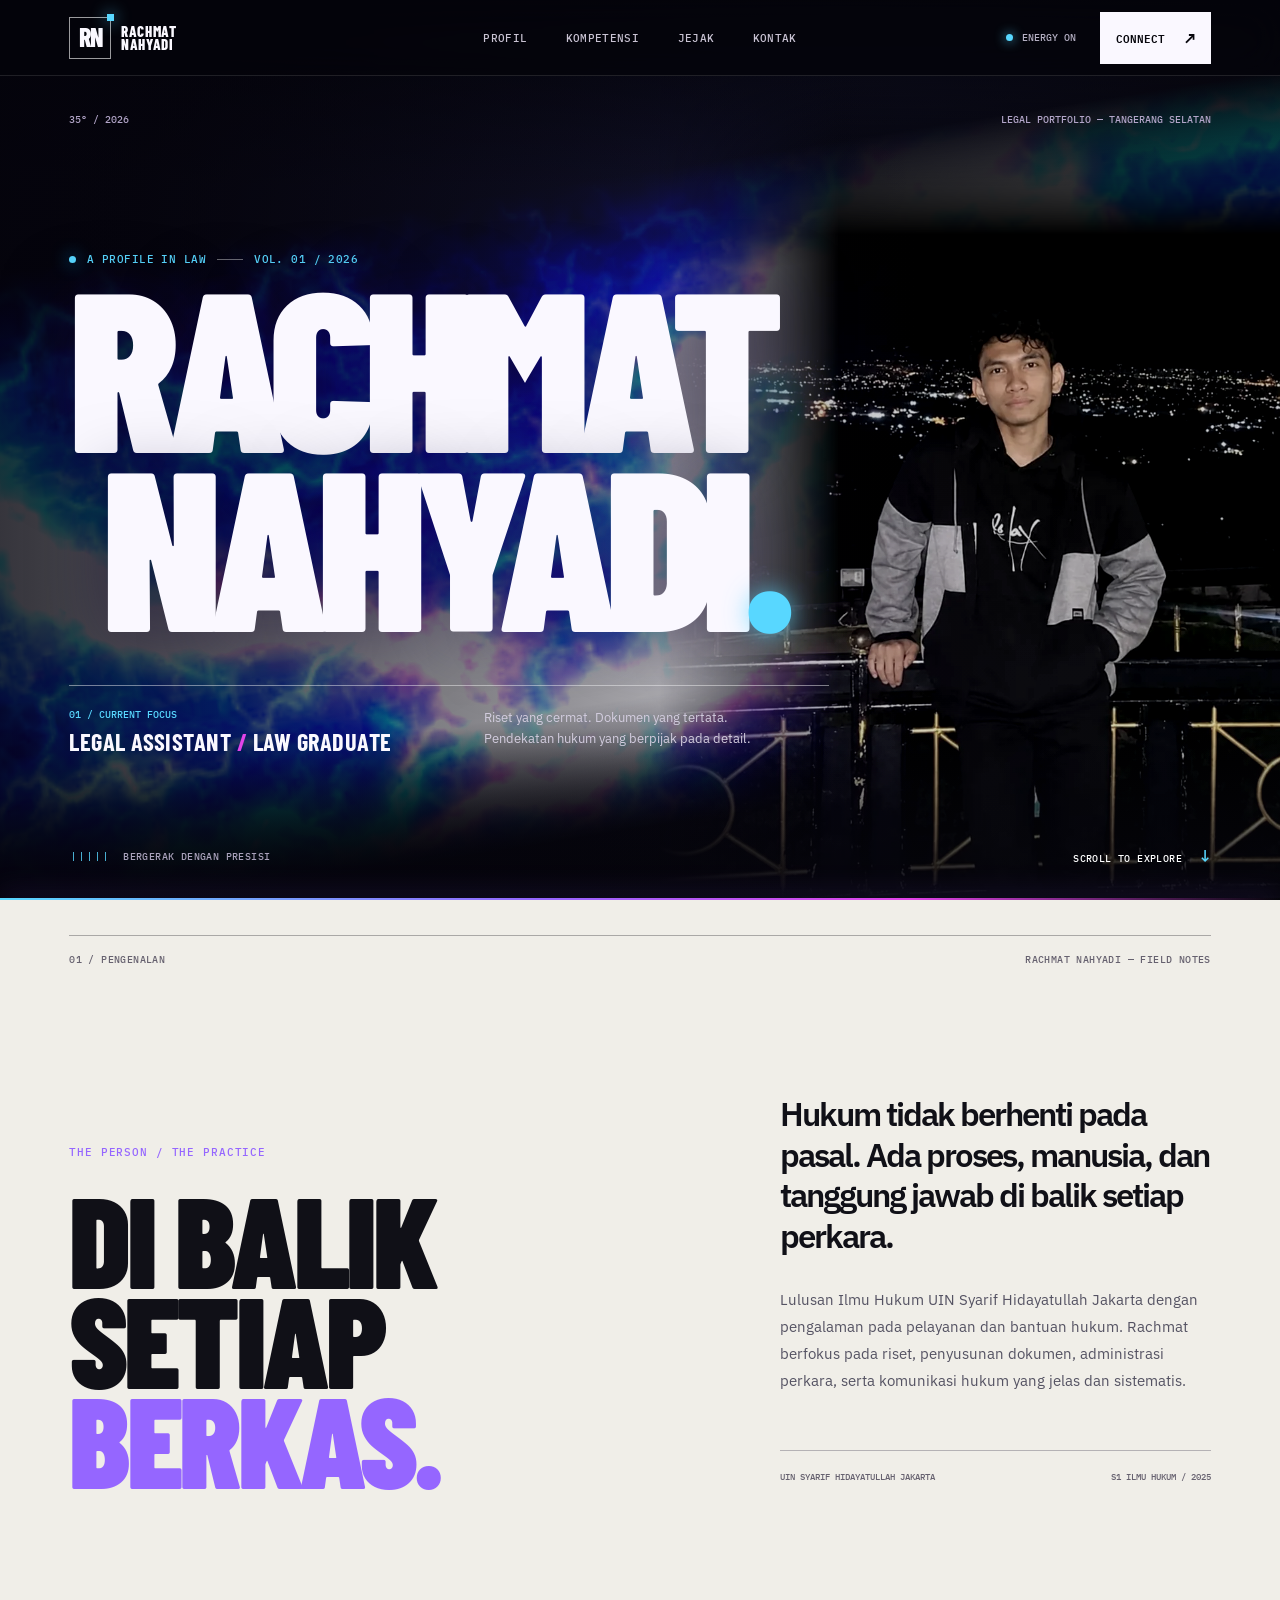
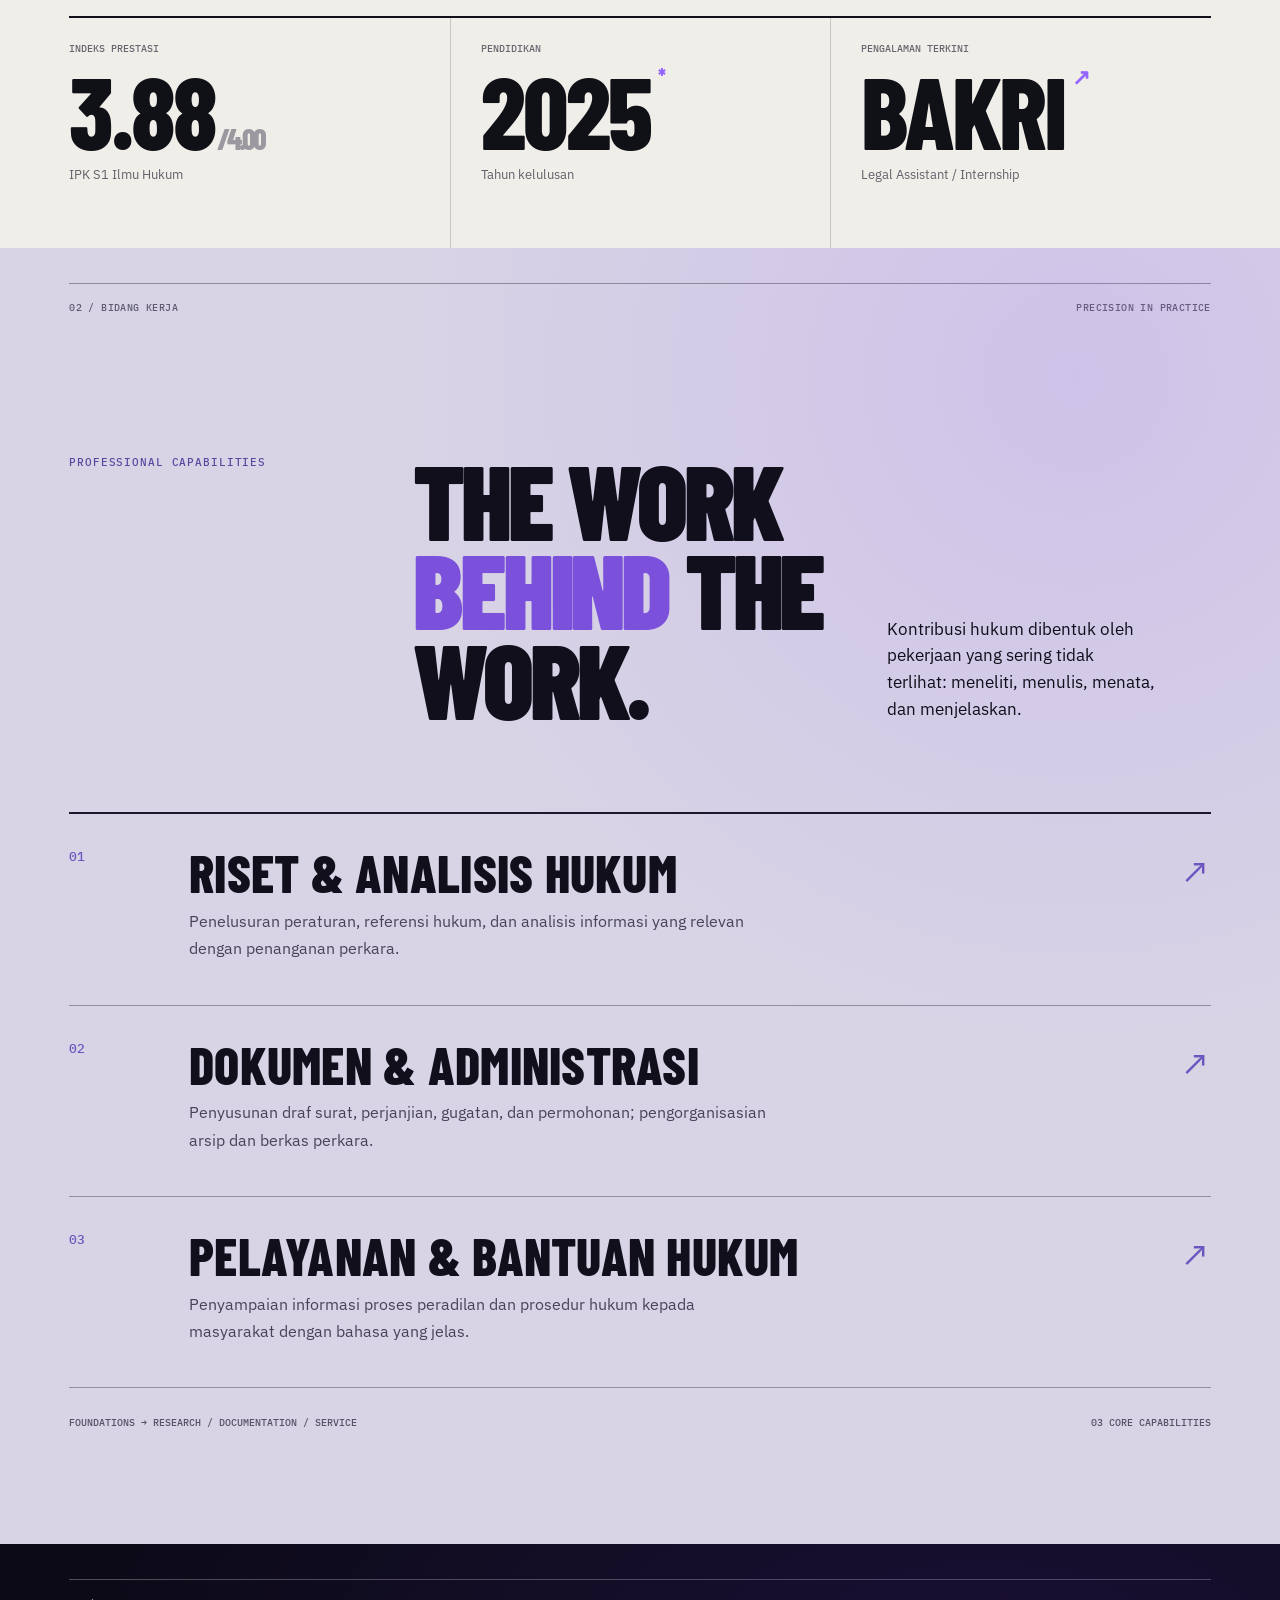
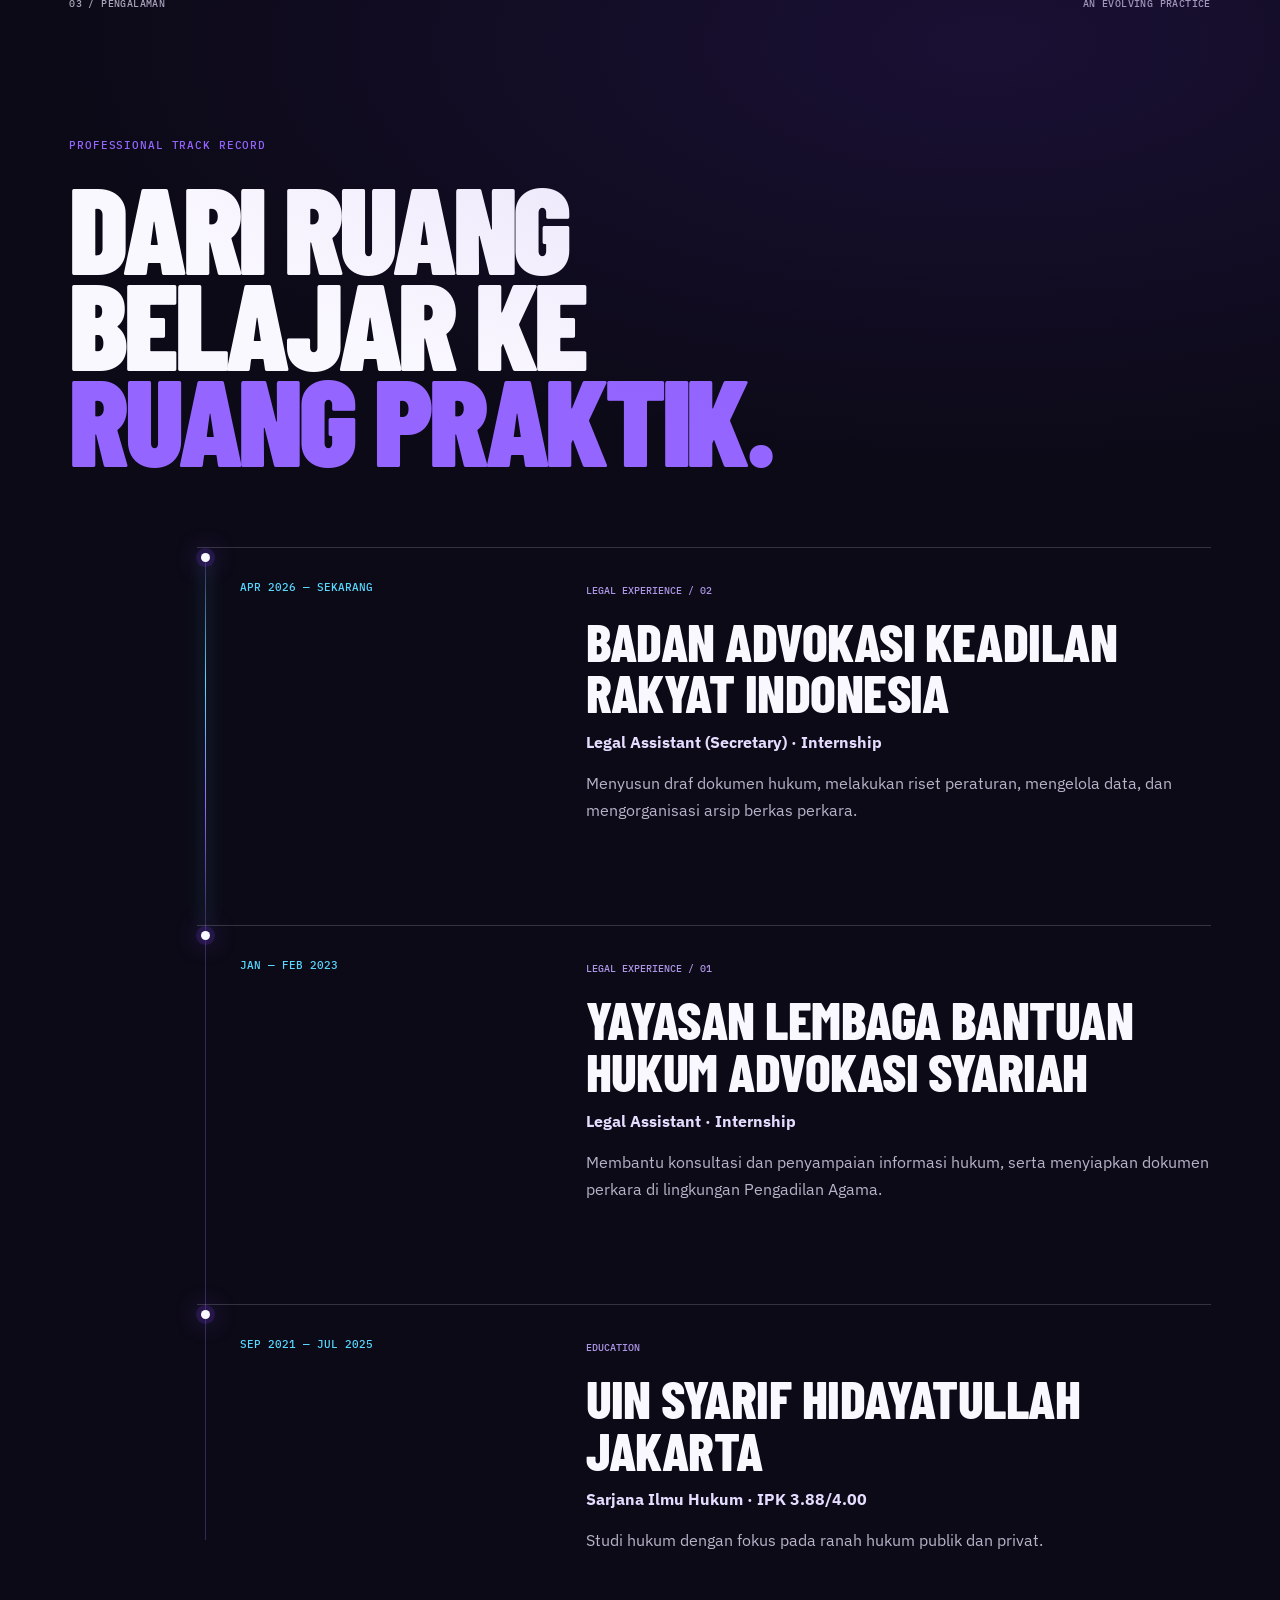
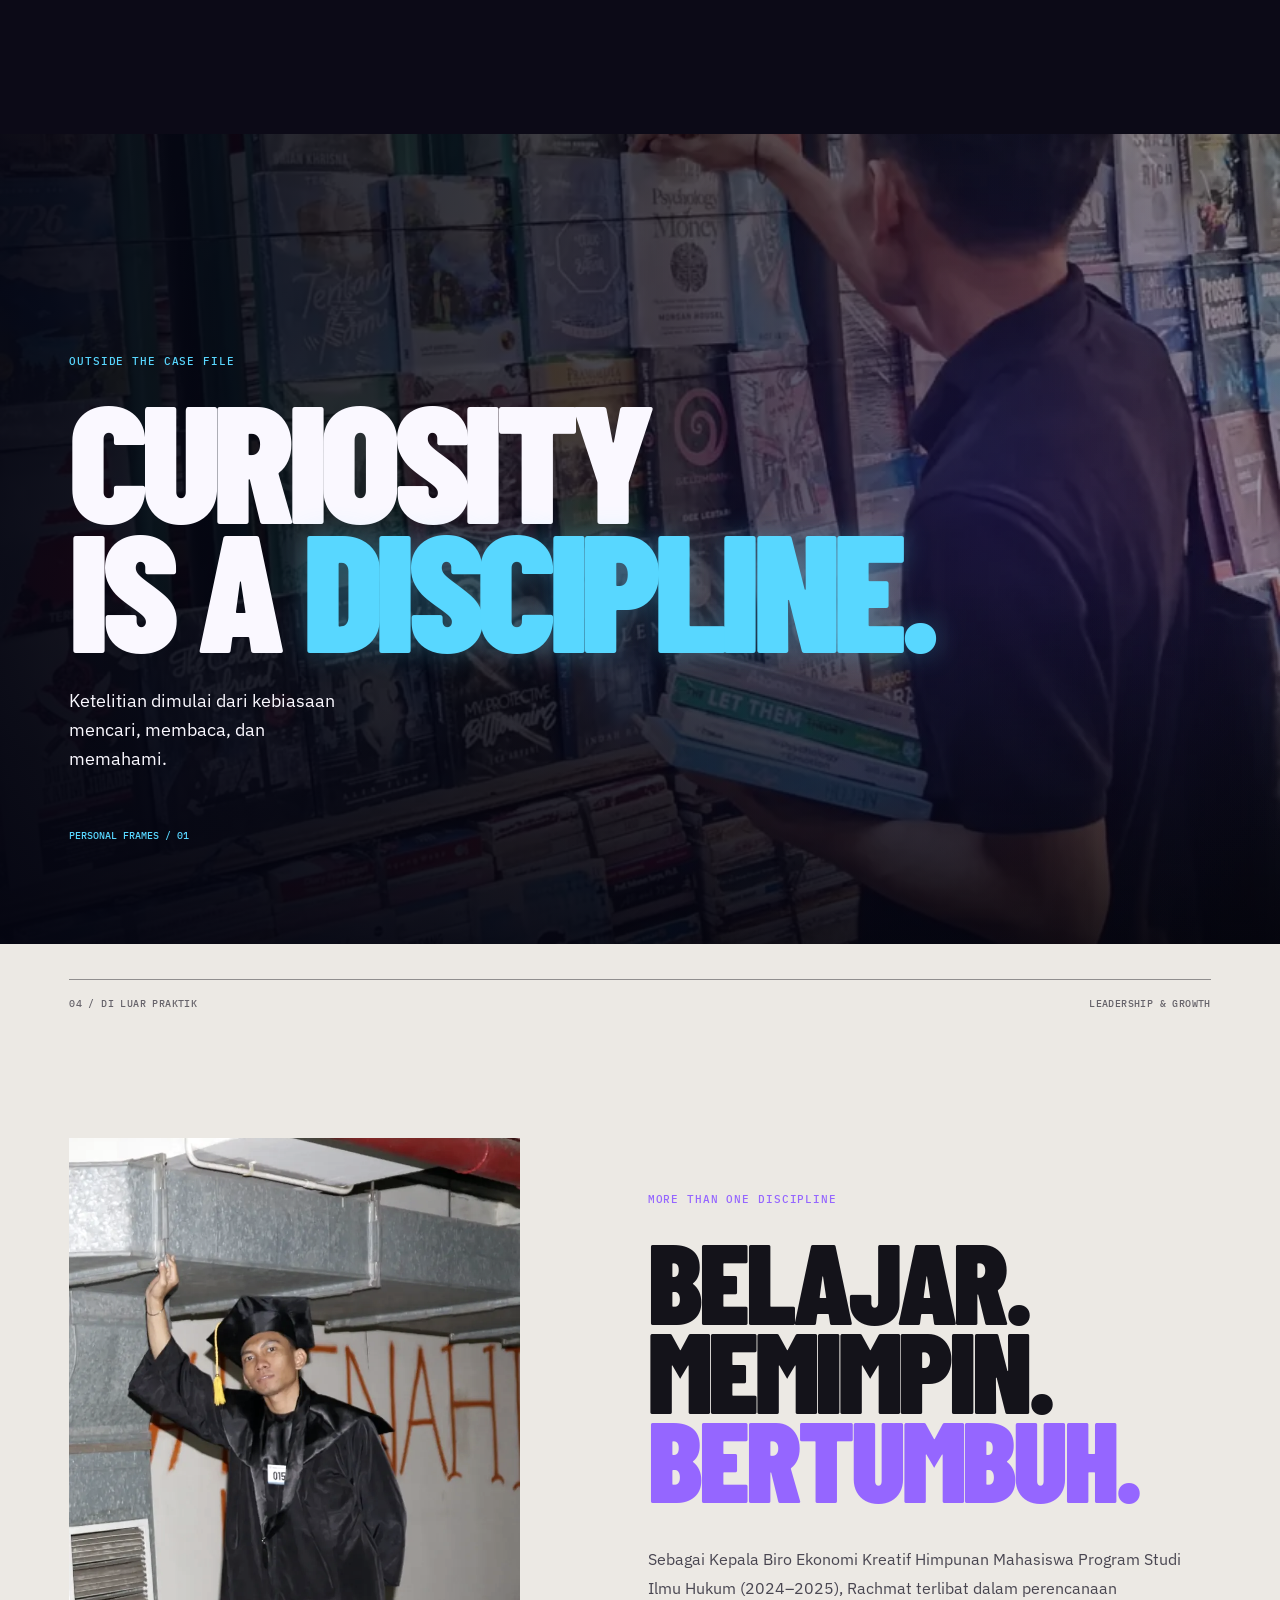
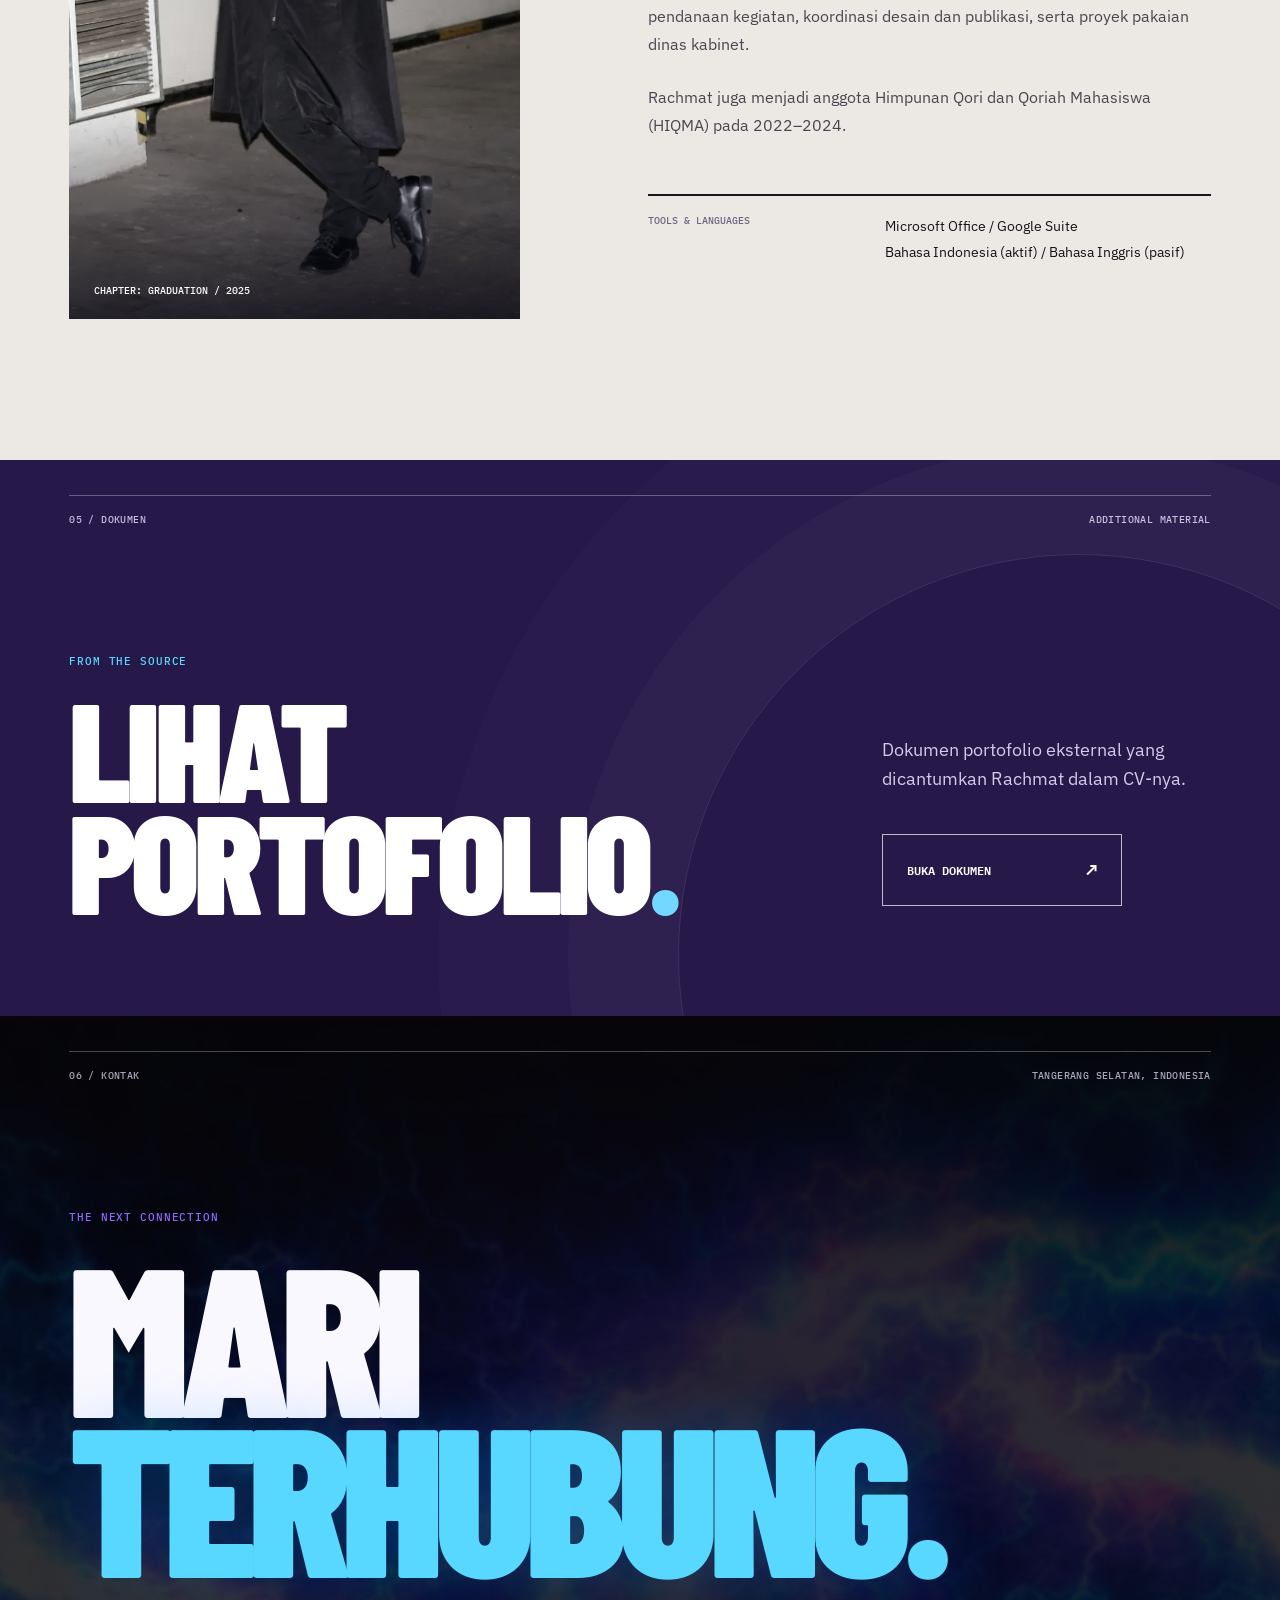
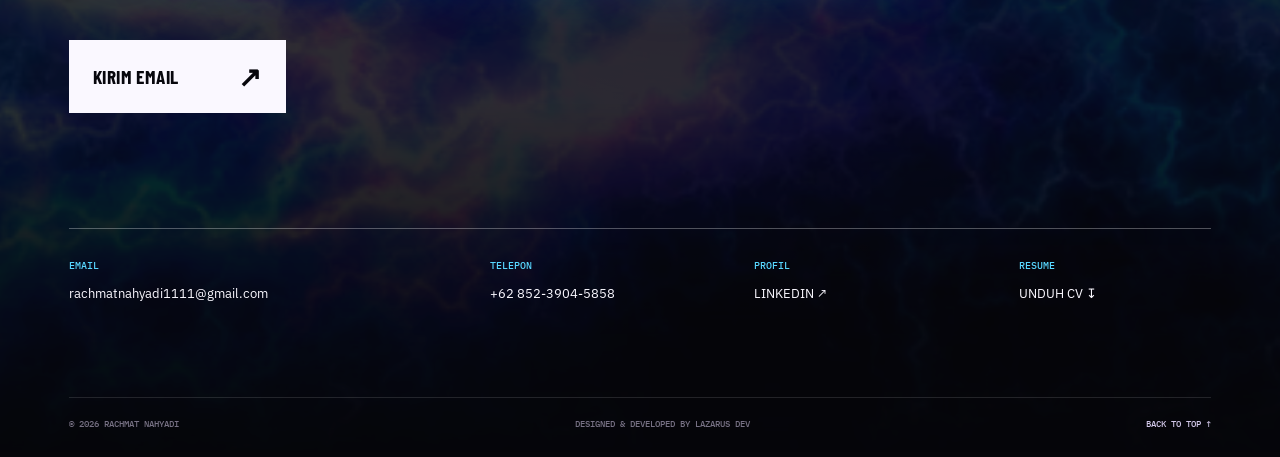
==== index.html @ 595f2781 "feat: build Rachmat Thunderline legal portfolio with 3-second plasma loop" ====
<!doctype html>
<html lang="id">
<head>
  <meta charset="utf-8">
  <meta name="viewport" content="width=device-width, initial-scale=1">
  <meta name="theme-color" content="#07070d">
  <meta name="description" content="Rachmat Nahyadi — lulusan Ilmu Hukum UIN Syarif Hidayatullah Jakarta. Pengalaman dalam bantuan hukum, riset, administrasi, dan pengelolaan dokumen hukum.">
  <meta property="og:title" content="Rachmat Nahyadi — Legal Portfolio">
  <meta property="og:description" content="Riset, pendampingan, dan dokumentasi hukum dengan perhatian pada setiap detail.">
  <meta property="og:type" content="website">
  <meta property="og:image" content="assets/portrait-night.webp">
  <title>Rachmat Nahyadi — Legal Portfolio</title>
  <link rel="preconnect" href="https://fonts.googleapis.com">
  <link rel="preconnect" href="https://fonts.gstatic.com" crossorigin>
  <link href="https://fonts.googleapis.com/css2?family=Barlow+Condensed:wght@500;600;700;800;900&family=IBM+Plex+Sans:wght@400;500;600;700&family=IBM+Plex+Mono:wght@400;500;600&display=swap" rel="stylesheet">
  <link rel="preload" as="image" href="assets/portrait-night.webp">
  <link rel="stylesheet" href="styles.css">
  <script defer src="script.js"></script>
</head>
<body>
  <a class="skip-link" href="#main">Langsung ke konten</a>
  <div class="page-progress" aria-hidden="true"></div>
  <header class="site-header" id="header">
    <a href="#top" class="brand" aria-label="Rachmat Nahyadi — kembali ke atas">
      <span class="brand-square">RN<span class="brand-point"></span></span>
      <span class="brand-copy">RACHMAT<br>NAHYADI</span>
    </a>
    <nav class="primary-nav" aria-label="Navigasi utama">
      <a href="#profil">Profil</a>
      <a href="#kompetensi">Kompetensi</a>
      <a href="#pengalaman">Jejak</a>
      <a href="#kontak">Kontak</a>
    </nav>
    <div class="header-tools">
      <button class="energy-toggle" id="energyToggle" type="button" aria-pressed="true" aria-label="Jeda animasi plasma">
        <span class="energy-indicator" aria-hidden="true"></span><span class="energy-label">ENERGY ON</span>
      </button>
      <a class="header-contact" href="mailto:rachmatnahyadi1111@gmail.com">CONNECT <span aria-hidden="true">↗</span></a>
    </div>
  </header>

  <main id="main">
    <section class="hero" id="top" aria-labelledby="hero-name">
      <div class="hero-base" aria-hidden="true"></div>
      <div class="hero-electric" aria-hidden="true">
        <video class="plasma-video" id="plasmaVideo" autoplay muted loop playsinline preload="auto" poster="assets/plasma-poster.webp">
          <source src="assets/plasma-loop.mp4" type="video/mp4">
        </video>
      </div>
      <div class="hero-luminescence" aria-hidden="true"></div>
      <div class="hero-photo" aria-hidden="true"><img src="assets/portrait-night.webp" width="1280" height="1280" alt="" fetchpriority="high"></div>
      <div class="hero-vignette" aria-hidden="true"></div>
      <div class="hero-frame" aria-hidden="true"><span>35° / 2026</span><span>LEGAL PORTFOLIO — TANGERANG SELATAN</span></div>
      <div class="hero-content">
        <p class="hero-overline"><span class="live-mark"></span> A PROFILE IN LAW <span class="overline-rule"></span> VOL. 01 / 2026</p>
        <div class="hero-type"><h1 id="hero-name"><span class="line-text">RACHMAT</span><span class="line-text line-last">NAHYADI<span class="name-period">.</span></span></h1></div>
        <div class="hero-intro">
          <div class="hero-role"><span class="role-index">01 / CURRENT FOCUS</span><strong>LEGAL ASSISTANT<span class="role-slash"> / </span>LAW GRADUATE</strong></div>
          <p>Riset yang cermat. Dokumen yang tertata. Pendekatan hukum yang berpijak pada detail.</p>
        </div>
      </div>
      <div class="hero-bottom"><span class="signal-label"><span class="signal-wave" aria-hidden="true"></span> <span>BERGERAK DENGAN PRESISI</span></span><a href="#profil" class="scroll-direct">SCROLL TO EXPLORE <span aria-hidden="true">↓</span></a></div>
      <div class="hero-bottom-line" aria-hidden="true"></div>
    </section>

    <section id="profil" class="profile-section" aria-labelledby="profile-title">
      <div class="section-topline"><span>01 / PENGENALAN</span><span>RACHMAT NAHYADI — FIELD NOTES</span></div>
      <div class="profile-layout">
        <div class="profile-heading" data-reveal>
          <p class="eyebrow purple">THE PERSON / THE PRACTICE</p>
          <h2 id="profile-title">DI BALIK<br>SETIAP<br><em>BERKAS.</em></h2>
        </div>
        <div class="profile-aside" data-reveal>
          <p class="profile-lead">Hukum tidak berhenti pada pasal. Ada proses, manusia, dan tanggung jawab di balik setiap perkara.</p>
          <p>Lulusan Ilmu Hukum UIN Syarif Hidayatullah Jakarta dengan pengalaman pada pelayanan dan bantuan hukum. Rachmat berfokus pada riset, penyusunan dokumen, administrasi perkara, serta komunikasi hukum yang jelas dan sistematis.</p>
          <div class="profile-credentials"><span>UIN SYARIF HIDAYATULLAH JAKARTA</span><span>S1 ILMU HUKUM / 2025</span></div>
        </div>
      </div>
      <div class="proof-strip" aria-label="Ringkasan latar belakang">
        <div class="proof-item"><span class="proof-name">INDEKS PRESTASI</span><strong>3.88<span class="small-trailing">/4.00</span></strong><span class="proof-label">IPK S1 Ilmu Hukum</span></div>
        <div class="proof-item"><span class="proof-name">PENDIDIKAN</span><strong>2025<span class="proof-super">*</span></strong><span class="proof-label">Tahun kelulusan</span></div>
        <div class="proof-item"><span class="proof-name">PENGALAMAN TERKINI</span><strong>BAKRI<span class="proof-super">↗</span></strong><span class="proof-label">Legal Assistant / Internship</span></div>
      </div>
    </section>

    <section id="kompetensi" class="practice-section" aria-labelledby="practice-title">
      <div class="section-topline light"><span>02 / BIDANG KERJA</span><span>PRECISION IN PRACTICE</span></div>
      <div class="practice-head" data-reveal>
        <p class="eyebrow">PROFESSIONAL CAPABILITIES</p>
        <h2 id="practice-title">THE WORK<br><i>BEHIND</i> THE WORK.</h2>
        <p>Kontribusi hukum dibentuk oleh pekerjaan yang sering tidak terlihat: meneliti, menulis, menata, dan menjelaskan.</p>
      </div>
      <div class="practice-lines">
        <article class="practice-row" tabindex="0"><span class="practice-index">01</span><div><h3>RISET &amp; ANALISIS HUKUM</h3><p>Penelusuran peraturan, referensi hukum, dan analisis informasi yang relevan dengan penanganan perkara.</p></div><span class="practice-symbol" aria-hidden="true">↗</span></article>
        <article class="practice-row" tabindex="0"><span class="practice-index">02</span><div><h3>DOKUMEN &amp; ADMINISTRASI</h3><p>Penyusunan draf surat, perjanjian, gugatan, dan permohonan; pengorganisasian arsip dan berkas perkara.</p></div><span class="practice-symbol" aria-hidden="true">↗</span></article>
        <article class="practice-row" tabindex="0"><span class="practice-index">03</span><div><h3>PELAYANAN &amp; BANTUAN HUKUM</h3><p>Penyampaian informasi proses peradilan dan prosedur hukum kepada masyarakat dengan bahasa yang jelas.</p></div><span class="practice-symbol" aria-hidden="true">↗</span></article>
      </div>
      <div class="practice-bottom"><span>FOUNDATIONS → RESEARCH / DOCUMENTATION / SERVICE</span><span>03 CORE CAPABILITIES</span></div>
    </section>

    <section id="pengalaman" class="career-section" aria-labelledby="career-title">
      <div class="section-topline"><span>03 / PENGALAMAN</span><span>AN EVOLVING PRACTICE</span></div>
      <div class="career-heading" data-reveal><p class="eyebrow purple">PROFESSIONAL TRACK RECORD</p><h2 id="career-title">DARI RUANG<br>BELAJAR KE<br><em>RUANG PRAKTIK.</em></h2></div>
      <div class="career-body">
        <div class="career-spine" aria-hidden="true"><div class="career-spine-light"></div></div>
        <article class="career-entry" data-reveal>
          <div class="career-date"><span class="timeline-dot"></span>APR 2026 — SEKARANG</div>
          <div class="career-text"><span class="career-label">LEGAL EXPERIENCE / 02</span><h3>BADAN ADVOKASI KEADILAN RAKYAT INDONESIA</h3><p class="career-position">Legal Assistant (Secretary) · Internship</p><p>Menyusun draf dokumen hukum, melakukan riset peraturan, mengelola data, dan mengorganisasi arsip berkas perkara.</p></div>
        </article>
        <article class="career-entry" data-reveal>
          <div class="career-date"><span class="timeline-dot"></span>JAN — FEB 2023</div>
          <div class="career-text"><span class="career-label">LEGAL EXPERIENCE / 01</span><h3>YAYASAN LEMBAGA BANTUAN HUKUM ADVOKASI SYARIAH</h3><p class="career-position">Legal Assistant · Internship</p><p>Membantu konsultasi dan penyampaian informasi hukum, serta menyiapkan dokumen perkara di lingkungan Pengadilan Agama.</p></div>
        </article>
        <article class="career-entry career-entry-last" data-reveal>
          <div class="career-date"><span class="timeline-dot"></span>SEP 2021 — JUL 2025</div>
          <div class="career-text"><span class="career-label">EDUCATION</span><h3>UIN SYARIF HIDAYATULLAH JAKARTA</h3><p class="career-position">Sarjana Ilmu Hukum · IPK 3.88/4.00</p><p>Studi hukum dengan fokus pada ranah hukum publik dan privat.</p></div>
        </article>
      </div>
    </section>

    <section class="interlude-section" aria-labelledby="interlude-title">
      <div class="interlude-image"><img src="assets/portrait-books.webp" alt="Rachmat Nahyadi memilih buku di lapak buku" width="960" height="1281" loading="lazy"></div>
      <div class="interlude-overlay" aria-hidden="true"></div>
      <div class="interlude-content"><p class="eyebrow">OUTSIDE THE CASE FILE</p><h2 id="interlude-title">CURIOSITY<br>IS A <em>DISCIPLINE.</em></h2><p>Ketelitian dimulai dari kebiasaan mencari, membaca, dan memahami.</p><span>PERSONAL FRAMES / 01</span></div>
    </section>

    <section class="beyond-section" aria-labelledby="beyond-title">
      <div class="section-topline"><span>04 / DI LUAR PRAKTIK</span><span>LEADERSHIP &amp; GROWTH</span></div>
      <div class="beyond-grid"><div class="beyond-photo" data-reveal><img src="assets/portrait-graduation.webp" alt="Rachmat Nahyadi mengenakan toga wisuda" width="864" height="1536" loading="lazy"><span class="photo-caption">CHAPTER: GRADUATION / 2025</span></div>
      <div class="beyond-copy" data-reveal><p class="eyebrow purple">MORE THAN ONE DISCIPLINE</p><h2 id="beyond-title">BELAJAR.<br>MEMIMPIN.<br><em>BERTUMBUH.</em></h2><p>Sebagai Kepala Biro Ekonomi Kreatif Himpunan Mahasiswa Program Studi Ilmu Hukum (2024–2025), Rachmat terlibat dalam perencanaan pendanaan kegiatan, koordinasi desain dan publikasi, serta proyek pakaian dinas kabinet.</p><p>Rachmat juga menjadi anggota Himpunan Qori dan Qoriah Mahasiswa (HIQMA) pada 2022–2024.</p><div class="skill-rail"><span>TOOLS &amp; LANGUAGES</span><p>Microsoft Office / Google Suite<br>Bahasa Indonesia (aktif) / Bahasa Inggris (pasif)</p></div></div></div>
    </section>

    <section class="portfolio-link-section" aria-labelledby="portfolio-title"><div class="section-topline light"><span>05 / DOKUMEN</span><span>ADDITIONAL MATERIAL</span></div><div class="portfolio-link-layout"><div><p class="eyebrow">FROM THE SOURCE</p><h2 id="portfolio-title">LIHAT<br>PORTOFOLIO<span class="neon-end">.</span></h2></div><div class="portfolio-link-action"><p>Dokumen portofolio eksternal yang dicantumkan Rachmat dalam CV-nya.</p><a href="https://drive.google.com/file/d/1ph_51Tz8UagOZEzOlXDgrC8Una_k0Mop/view?usp=drivesdk" target="_blank" rel="noopener noreferrer" class="outline-cta">BUKA DOKUMEN <span aria-hidden="true">↗</span></a></div></div></section>

    <footer id="kontak" class="footer-section" aria-labelledby="contact-title"><div class="footer-plasma" aria-hidden="true"></div><div class="section-topline"><span>06 / KONTAK</span><span>TANGERANG SELATAN, INDONESIA</span></div><div class="footer-main"><p class="eyebrow purple">THE NEXT CONNECTION</p><h2 id="contact-title">MARI<br><span>TERHUBUNG.</span></h2><a class="mail-cta" href="mailto:rachmatnahyadi1111@gmail.com">KIRIM EMAIL <span aria-hidden="true">↗</span></a></div><div class="footer-data"><div><span>EMAIL</span><a href="mailto:rachmatnahyadi1111@gmail.com">rachmatnahyadi1111@gmail.com</a></div><div><span>TELEPON</span><a href="tel:+6285239045858">+62 852-3904-5858</a></div><div><span>PROFIL</span><a href="https://www.linkedin.com/in/rachmat-nahyadi" target="_blank" rel="noopener noreferrer">LINKEDIN ↗</a></div><div><span>RESUME</span><a href="assets/CV-Rachmat-Nahyadi.pdf" download>UNDUH CV ↧</a></div></div><div class="footer-base"><span>© <span id="year">2026</span> RACHMAT NAHYADI</span><span>DESIGNED &amp; DEVELOPED BY LAZARUS DEV</span><a href="#top">BACK TO TOP ↑</a></div></footer>
  </main>
</body>
</html>
---- styles.css ----
:root{--ink:#07070d;--ink-2:#0c0b16;--paper:#f0eee8;--white:#faf8ff;--cyan:#58d7ff;--violet:#9566ff;--magenta:#e344e9;--line:rgba(255,255,255,.2);--muted:#b4afc2;--pad:clamp(20px,5.4vw,96px);--display:'Barlow Condensed',Impact,'Arial Narrow',sans-serif;--body:'IBM Plex Sans',Arial,sans-serif;--mono:'IBM Plex Mono',monospace;--ease:cubic-bezier(.17,1,.3,1)}
*{box-sizing:border-box}html{scroll-behavior:smooth;scroll-padding-top:85px}body{margin:0;background:var(--ink);color:var(--white);font-family:var(--body);-webkit-font-smoothing:antialiased;overflow-x:hidden}a{color:inherit;text-decoration:none}button{font:inherit;cursor:pointer}button,a{ -webkit-tap-highlight-color:transparent}a:focus-visible,button:focus-visible,.practice-row:focus-visible{outline:2px solid var(--cyan);outline-offset:5px}::selection{background:var(--cyan);color:#080815}img{display:block;max-width:100%}h1,h2,h3,p{margin-top:0}.skip-link{position:fixed;z-index:300;left:12px;top:-100px;background:var(--cyan);color:var(--ink);padding:12px}.skip-link:focus{top:12px}.page-progress{position:fixed;top:0;left:0;width:0;height:3px;background:linear-gradient(90deg,var(--cyan),var(--magenta));z-index:200;box-shadow:0 0 15px var(--magenta);pointer-events:none}.site-header{height:76px;padding:0 var(--pad);position:fixed;z-index:100;top:0;left:0;right:0;display:grid;grid-template-columns:1fr auto 1fr;align-items:center;gap:25px;border-bottom:1px solid rgba(255,255,255,.11);background:rgba(4,4,11,.76);backdrop-filter:blur(19px);-webkit-backdrop-filter:blur(19px)}.brand{display:flex;gap:10px;width:max-content;align-items:center}.brand-square{position:relative;border:1px solid rgba(255,255,255,.6);font:800 26px/.95 var(--display);width:42px;height:42px;display:grid;place-items:center;letter-spacing:-.08em}.brand-point{width:7px;height:7px;position:absolute;right:-4px;top:-4px;background:var(--cyan);box-shadow:0 0 16px var(--cyan)}.brand-copy{font:800 15px/.86 var(--display);letter-spacing:.045em}.primary-nav{display:flex;gap:clamp(15px,3vw,45px)}.primary-nav a{font:500 11px var(--mono);text-transform:uppercase;letter-spacing:.03em;color:#c9c3d3;transition:color .25s}.primary-nav a:hover,.primary-nav a.active{color:var(--cyan)}.header-tools{justify-self:end;display:flex;align-items:center;gap:24px}.energy-toggle{border:0;background:none;color:var(--muted);display:flex;align-items:center;gap:9px;padding:12px 0;font:500 10px var(--mono);white-space:nowrap}.energy-indicator{width:7px;height:7px;border-radius:50%;background:var(--cyan);box-shadow:0 0 12px var(--cyan);animation:liveDot 2.5s infinite}.header-contact{color:var(--ink);font:600 11px var(--mono);padding:12px 16px;display:flex;gap:20px;align-items:center;background:var(--white);transition:background .2s}.header-contact:hover{background:var(--cyan)}.header-contact span{font-size:17px}.hero{height:100svh;min-height:690px;position:relative;overflow:hidden;isolation:isolate;background:var(--ink)}.hero-base{position:absolute;inset:0;background:radial-gradient(ellipse at 61% 30%,#161735 0%,#080710 59%,#030306 100%)}.hero-electric{position:absolute;z-index:1;left:-8%;top:18%;width:130%;height:72%;overflow:hidden;transform:rotate(-9deg);opacity:.9;mix-blend-mode:screen;pointer-events:none;mask-image:linear-gradient(to bottom,transparent,black 18%,black 80%,transparent);-webkit-mask-image:linear-gradient(to bottom,transparent,black 18%,black 80%,transparent)}.plasma-video{width:100%;height:100%;object-fit:cover;filter:saturate(1.6) contrast(1.35) brightness(1.18);transform:scale(1.15);animation:plasmaBreath 7s ease-in-out infinite}.hero-luminescence{z-index:1;position:absolute;inset:0;background:radial-gradient(ellipse 45% 28% at 53% 63%,rgba(104,38,211,.34),transparent 78%),radial-gradient(ellipse 27% 22% at 65% 57%,rgba(2,142,255,.32),transparent 74%);mix-blend-mode:screen;pointer-events:none;animation:lightBreathe 3s ease-in-out infinite}.hero-photo{z-index:2;position:absolute;width:clamp(450px,54vw,900px);height:95%;bottom:-1px;right:clamp(-150px,-5.5vw,-35px);mask-image:linear-gradient(to top,black 5%,black 78%,transparent 99%),linear-gradient(to right,transparent 0%,black 26%,black 100%);mask-composite:intersect;-webkit-mask-image:linear-gradient(to top,black 5%,black 78%,transparent 99%),linear-gradient(to right,transparent 0%,black 26%,black 100%);-webkit-mask-composite:source-in;filter:saturate(.74) contrast(1.12)}.hero-photo img{height:100%;width:100%;object-fit:cover;object-position:center 45%;filter:brightness(.81)}.hero-photo:after{content:'';position:absolute;inset:0;background:linear-gradient(90deg,rgba(12,3,35,.5),transparent 50%),linear-gradient(0deg,rgba(5,5,14,.8),transparent 50%);mix-blend-mode:screen}.hero-vignette{position:absolute;z-index:3;inset:0;pointer-events:none;background:linear-gradient(90deg,rgba(4,3,12,.78) 0%,rgba(4,3,12,.36) 44%,transparent 72%),linear-gradient(0deg,#05050b 0%,transparent 19%,transparent 79%,rgba(3,3,8,.85) 100%)}.hero-frame{position:absolute;top:113px;left:var(--pad);right:var(--pad);z-index:5;display:flex;justify-content:space-between;color:#b2a5c8;gap:20px;font:500 10px var(--mono)}.hero-content{position:relative;z-index:5;margin:0 var(--pad);padding-top:clamp(195px,28vh,330px);width:calc(100% - 2 * var(--pad))}.hero-overline{display:flex;align-items:center;gap:11px;font:500 clamp(9px,.85vw,11px) var(--mono);letter-spacing:.04em;color:var(--cyan);margin-bottom:19px}.live-mark{width:7px;height:7px;flex:none;background:var(--cyan);box-shadow:0 0 17px #00aaff;border-radius:50%}.overline-rule{width:26px;height:1px;background:rgba(255,255,255,.4)}.hero-type h1{font:900 clamp(110px,17.7vw,325px)/.68 var(--display);letter-spacing:-.057em;max-width:1200px;margin:0;text-transform:uppercase;text-shadow:0 8px 70px rgba(16,4,45,.5)}.line-text{display:block;white-space:nowrap}.line-last{margin-left:clamp(10px,2.6vw,53px);margin-top:25px}.name-period{color:var(--cyan);text-shadow:0 0 25px rgba(88,215,255,.72)}.hero-intro{margin-top:clamp(45px,7.4vh,95px);border-top:1px solid rgba(255,255,255,.46);width:min(100%,760px);padding-top:22px;display:grid;grid-template-columns:1fr .9fr;gap:32px}.hero-role{display:flex;flex-direction:column;gap:8px}.role-index{font:500 10px var(--mono);color:var(--cyan)}.hero-role strong{font:700 clamp(18px,1.9vw,27px)/1.05 var(--display);letter-spacing:.02em}.role-slash{color:var(--magenta)}.hero-intro p{color:#d3cddf;font-size:clamp(13px,1vw,16px);line-height:1.6;margin:0;max-width:38ch}.hero-bottom{position:absolute;bottom:33px;left:var(--pad);right:var(--pad);z-index:6;display:flex;align-items:center;justify-content:space-between;gap:15px;font:500 10px var(--mono);letter-spacing:.04em}.signal-label{display:flex;gap:12px;align-items:center;color:#a9a2bb}.signal-wave{width:42px;height:9px;display:block;background:repeating-linear-gradient(90deg,transparent 0px,transparent 4px,var(--cyan) 4px,var(--cyan) 5px,transparent 5px,transparent 8px);opacity:.8}.scroll-direct{color:#fff}.scroll-direct span{font-size:17px;margin-left:12px;color:var(--cyan)}.hero-bottom-line{position:absolute;bottom:0;left:0;width:100%;height:2px;background:linear-gradient(90deg,var(--cyan),var(--violet) 42%,var(--magenta),transparent);box-shadow:0 0 28px var(--violet);z-index:10}
.section-topline{display:flex;align-items:center;justify-content:space-between;gap:20px;padding-top:17px;border-top:1px solid rgba(255,255,255,.27);font:500 10px var(--mono);color:#aaa5ba;letter-spacing:.04em}.section-topline.light{border-color:rgba(3,3,10,.35);color:#605c70}.eyebrow{color:var(--cyan);font:500 11px var(--mono);letter-spacing:.08em;text-transform:uppercase}.eyebrow.purple{color:var(--violet)}[data-reveal]{opacity:1;transform:none}.js [data-reveal]{opacity:0;transform:translateY(35px);transition:opacity .9s var(--ease),transform .9s var(--ease)}.js [data-reveal].visible{opacity:1;transform:none}
.profile-section{background:var(--paper);color:#101017;padding:35px var(--pad) 0}.profile-section .section-topline{border-color:rgba(8,8,15,.3);color:#66616f}.profile-layout{display:grid;grid-template-columns:minmax(0,1.13fr) minmax(280px,.8fr);gap:clamp(40px,8vw,170px);align-items:end;padding:clamp(93px,10vw,180px) 0 clamp(98px,10vw,163px)}.profile-heading h2,.career-heading h2,.beyond-copy h2{font:900 clamp(75px,10vw,180px)/.78 var(--display);letter-spacing:-.035em;margin:30px 0 0}.profile-heading h2 em,.career-heading h2 em,.beyond-copy h2 em{color:var(--violet);font-style:normal}.profile-aside{padding-bottom:6px}.profile-lead{font:600 clamp(24px,2.6vw,40px)/1.22 var(--body);letter-spacing:-.06em;margin-bottom:30px}.profile-aside>p:not(.profile-lead){font-size:clamp(15px,1.12vw,18px);color:#555363;line-height:1.8;max-width:47ch}.profile-credentials{margin-top:56px;border-top:1px solid #b5b2b5;padding-top:20px;display:flex;justify-content:space-between;gap:12px;flex-wrap:wrap;font:500 9px var(--mono);color:#66616f}.proof-strip{display:grid;grid-template-columns:repeat(3,minmax(0,1fr));border-top:2px solid #12111a}.proof-item{display:flex;flex-direction:column;gap:12px;padding:24px 26px 30px 0;min-height:230px}.proof-item+.proof-item{border-left:1px solid #c9c6ca;padding-left:30px}.proof-name{font:500 10px var(--mono);color:#686571}.proof-item strong{font:800 clamp(65px,7.8vw,126px)/.87 var(--display);letter-spacing:-.03em;white-space:nowrap}.small-trailing{font-size:.3em;color:#9b98a0;margin-left:2px}.proof-super{font-size:.22em;color:var(--violet);vertical-align:top;margin-left:8px}.proof-label{font-size:13px;color:#63616b}
.practice-section{padding:35px var(--pad) clamp(80px,9vw,150px);background:#d8d4e5;color:#100f1b;position:relative;overflow:hidden}.practice-section:before{content:'';position:absolute;inset:0;background:radial-gradient(circle at 84% 10%,rgba(147,89,255,.14),transparent 44%);pointer-events:none}.practice-head{display:grid;grid-template-columns:1fr 1.4fr 1fr;gap:20px;align-items:end;margin:clamp(85px,11vw,180px) 0 clamp(55px,7vw,105px);position:relative}.practice-head .eyebrow{align-self:start;color:#5948a0}.practice-head h2{font:900 clamp(65px,8.2vw,142px)/.85 var(--display);letter-spacing:-.04em;margin:0}.practice-head h2 i{font-style:normal;color:#7b50db}.practice-head>p:last-child{font-size:clamp(16px,1.35vw,21px);line-height:1.55;max-width:27ch;margin:0}.practice-lines{border-top:2px solid #1b182c;position:relative}.practice-row{display:grid;grid-template-columns:100px 1fr 50px;gap:20px;align-items:start;padding:34px 0 42px;border-bottom:1px solid rgba(13,12,24,.35);transition:padding .3s,background .3s;position:relative}.practice-row:hover,.practice-row:focus-visible{padding-left:18px;background:rgba(255,255,255,.3)}.practice-index{font:500 13px var(--mono);color:#6d55bf}.practice-row h3{font:800 clamp(34px,4.1vw,68px)/.95 var(--display);letter-spacing:.005em;margin:0 0 10px}.practice-row p{font-size:16px;max-width:58ch;line-height:1.7;color:#48435a;margin:0}.practice-symbol{font:400 36px var(--body);justify-self:end;color:#6d55bf}.practice-bottom{display:flex;justify-content:space-between;gap:20px;margin-top:28px;font:500 10px var(--mono);color:#575266}
.career-section{padding:35px var(--pad) clamp(110px,12vw,200px);background:#0c0a17;position:relative;overflow:hidden}.career-section:before{content:'';position:absolute;top:0;left:0;right:0;height:550px;background:radial-gradient(ellipse at 77% 18%,rgba(95,45,202,.16),transparent 66%);pointer-events:none}.career-heading{padding:clamp(85px,10vw,160px) 0 80px}.career-heading h2{font-size:clamp(64px,9.6vw,160px);margin-top:27px}.career-body{position:relative;margin-left:clamp(0px,10vw,180px)}.career-spine{position:absolute;top:14px;bottom:40px;left:8px;width:1px;background:rgba(148,113,255,.3)}.career-spine-light{height:37%;background:linear-gradient(180deg,transparent,var(--cyan),var(--violet),transparent);box-shadow:0 0 16px var(--cyan);animation:traceSpine 5.5s linear infinite}.career-entry{display:grid;grid-template-columns:minmax(180px,.45fr) minmax(0,1fr);gap:clamp(20px,5vw,90px);padding:30px 0 85px 43px;position:relative;border-top:1px solid rgba(255,255,255,.17)}.career-entry-last{padding-bottom:10px}.career-date{font:500 11px var(--mono);color:var(--cyan);position:relative;line-height:1.65}.timeline-dot{position:absolute;left:-39px;top:-25px;width:9px;height:9px;background:var(--white);border-radius:50%;box-shadow:0 0 0 5px rgba(109,52,225,.2),0 0 25px var(--violet)}.career-label{font:500 10px var(--mono);color:#ad96e6}.career-text h3{margin:17px 0 14px;max-width:750px;font:800 clamp(36px,4.2vw,69px)/.96 var(--display);letter-spacing:-.01em}.career-position{font-size:16px;font-weight:700;color:#e6dcff;margin:0 0 18px}.career-text>p:last-child{font-size:16px;color:#b8b3c9;line-height:1.7;max-width:63ch}
.interlude-section{position:relative;min-height:760px;height:90svh;overflow:hidden;background:#0b0b16;display:flex;align-items:end;isolation:isolate}.interlude-image{position:absolute;inset:0;z-index:0}.interlude-image img{width:100%;height:100%;object-fit:cover;object-position:center 49%;filter:saturate(.7) brightness(.69)}.interlude-overlay{position:absolute;inset:0;z-index:1;background:linear-gradient(90deg,rgba(4,5,17,.93) 0%,rgba(4,5,17,.57) 52%,rgba(4,5,17,.05)),linear-gradient(0deg,rgba(3,3,12,.78),transparent 45%),radial-gradient(circle at 77% 46%,rgba(104,57,238,.24),transparent 52%)}.interlude-content{position:relative;z-index:2;width:100%;padding:0 var(--pad) clamp(60px,8vw,140px)}.interlude-content h2{font:900 clamp(82px,13vw,210px)/.78 var(--display);letter-spacing:-.045em;margin:25px 0 35px}.interlude-content h2 em{font-style:normal;color:var(--cyan);text-shadow:0 0 28px rgba(88,215,255,.3)}.interlude-content p:not(.eyebrow){font-size:18px;line-height:1.6;max-width:27ch}.interlude-content>span{display:block;font:500 10px var(--mono);color:var(--cyan);margin-top:55px}
.beyond-section{background:#ece9e4;color:#14131a;padding:35px var(--pad) clamp(100px,11vw,180px)}.beyond-section .section-topline{border-color:rgba(6,6,14,.4);color:#66636a}.beyond-grid{display:grid;grid-template-columns:minmax(0,.8fr) minmax(0,1fr);align-items:center;gap:clamp(50px,10vw,180px);padding-top:clamp(80px,10vw,160px)}.beyond-photo{height:clamp(480px,61vw,850px);position:relative;overflow:hidden;background:#24232c}.beyond-photo img{height:100%;width:100%;object-fit:cover;object-position:center 25%;filter:saturate(.75) contrast(1.08)}.beyond-photo:after{content:'';position:absolute;inset:0;background:linear-gradient(0deg,rgba(6,6,17,.8),transparent 28%)}.photo-caption{position:absolute;z-index:1;bottom:22px;left:25px;font:500 10px var(--mono);color:#fff}.beyond-copy h2{font-size:clamp(70px,8.9vw,154px);margin:30px 0 43px}.beyond-copy>p:not(.eyebrow){font-size:clamp(16px,1.1vw,19px);max-width:55ch;line-height:1.77;color:#494651;margin-bottom:24px}.skill-rail{border-top:2px solid #15141f;margin-top:55px;padding-top:18px;display:grid;grid-template-columns:1fr 1.5fr;gap:20px}.skill-rail span{font:500 10px var(--mono);color:#6b6680}.skill-rail p{font-size:14px;line-height:1.8;margin:0}
.portfolio-link-section{background:#261849;color:#fff;padding:35px var(--pad) 100px;position:relative;overflow:hidden}.portfolio-link-section:after{content:'';position:absolute;right:-200px;bottom:-340px;width:800px;height:800px;border:1px solid rgba(255,255,255,.11);border-radius:50%;box-shadow:0 0 0 110px rgba(255,255,255,.025),0 0 0 240px rgba(255,255,255,.012);pointer-events:none}.portfolio-link-section .section-topline{color:#c6bce1;border-color:rgba(255,255,255,.3)}.portfolio-link-layout{position:relative;z-index:2;display:grid;grid-template-columns:1.4fr .6fr;gap:45px;align-items:end;margin-top:clamp(90px,10vw,170px)}.portfolio-link-layout h2{font:900 clamp(80px,11vw,190px)/.8 var(--display);letter-spacing:-.04em;margin:23px 0 0}.neon-end{color:#72d8ff}.portfolio-link-action{padding-bottom:10px}.portfolio-link-action p{font-size:18px;line-height:1.6;max-width:30ch;color:#d3cbea;margin:0 0 40px}.outline-cta{display:flex;align-items:center;justify-content:space-between;gap:65px;width:max-content;min-width:240px;padding:20px 24px;border:1px solid rgba(255,255,255,.7);font:600 12px var(--mono);transition:color .2s,background .2s}.outline-cta:hover{background:var(--cyan);color:#0c0b17}.outline-cta span{font-size:19px}
.footer-section{padding:35px var(--pad) 28px;position:relative;overflow:hidden;background:#06060a;isolation:isolate}.footer-plasma{position:absolute;inset:0;z-index:-1;opacity:.28;pointer-events:none;background:radial-gradient(ellipse at 55% 38%,rgba(127,72,232,.4),transparent 58%),url('assets/plasma-poster.webp') center 48%/cover no-repeat;filter:saturate(1.5) brightness(.6);mask-image:linear-gradient(to bottom,transparent,black 27%,black 66%,transparent)}.footer-main{padding:clamp(92px,10vw,170px) 0 clamp(95px,9vw,160px)}.footer-main h2{font:900 clamp(95px,16.5vw,290px)/.76 var(--display);letter-spacing:-.048em;margin:30px 0 65px}.footer-main h2 span{color:var(--cyan);text-shadow:0 0 65px rgba(16,143,255,.27)}.mail-cta{font:700 clamp(16px,1.5vw,24px) var(--display);letter-spacing:.02em;display:inline-flex;align-items:center;gap:60px;padding:19px 24px;background:var(--white);color:var(--ink);transition:background .3s,transform .3s}.mail-cta:hover{background:var(--cyan);transform:translateY(-3px)}.mail-cta span{font-size:28px}.footer-data{display:grid;grid-template-columns:1.65fr 1fr 1fr .8fr;gap:25px;border-top:1px solid rgba(255,255,255,.3);padding:30px 0 95px}.footer-data>div{display:flex;flex-direction:column;gap:13px;min-width:0}.footer-data span{font:500 10px var(--mono);color:var(--cyan)}.footer-data a{font-size:clamp(12px,1vw,15px);overflow-wrap:anywhere;transition:color .2s}.footer-data a:hover{color:var(--cyan)}.footer-base{display:flex;justify-content:space-between;gap:17px;border-top:1px solid rgba(255,255,255,.12);padding-top:20px;font:500 9px var(--mono);color:#777184;flex-wrap:wrap}.footer-base a{color:#d2c8ea}
@keyframes liveDot{50%{opacity:.35;box-shadow:0 0 3px var(--cyan)}}@keyframes lightBreathe{0%,100%{opacity:.72}50%{opacity:1}}@keyframes plasmaBreath{0%,100%{transform:scale(1.13)}50%{transform:scale(1.2)}}@keyframes traceSpine{0%{transform:translateY(-15%)}100%{transform:translateY(230%)}}.effects-paused .energy-indicator{background:#777;box-shadow:none;animation:none}.effects-paused .hero-luminescence,.effects-paused .plasma-video,.effects-paused .career-spine-light{animation:none}.effects-paused .live-mark{box-shadow:none}
@media(max-width:1199px){.header-tools{gap:12px}.energy-label{display:none}.hero-content{padding-top:clamp(200px,30vh,300px)}.hero-type h1{font-size:17vw}.hero-photo{right:-100px;width:65vw}.practice-head{grid-template-columns:.6fr 1.6fr .8fr}.footer-data{grid-template-columns:1.2fr 1fr 1fr}}
@media(max-width:850px){:root{--pad:clamp(20px,5vw,42px)}.site-header{grid-template-columns:1fr auto}.primary-nav{display:none}.hero{min-height:700px}.hero-type h1{font-size:clamp(92px,17.5vw,155px)}.hero-photo{width:75vw;right:-17vw;height:80%;bottom:0}.hero-vignette{background:linear-gradient(90deg,rgba(4,3,12,.9),rgba(4,3,12,.22) 70%),linear-gradient(0deg,#04040b,transparent 20%,transparent 80%,rgba(4,4,11,.6))}.hero-content{padding-top:31vh}.hero-intro{max-width:600px}.profile-layout{gap:30px}.profile-heading h2{font-size:clamp(79px,11.8vw,110px)}.practice-head{grid-template-columns:1fr 1fr}.practice-head .eyebrow{grid-column:1/-1}.practice-head h2{font-size:clamp(75px,10.8vw,115px)}.career-body{margin-left:0}.interlude-section{min-height:700px}.beyond-grid{gap:38px}.beyond-copy h2{font-size:clamp(68px,9.3vw,115px)}.footer-data{grid-template-columns:1fr 1fr}.portfolio-link-layout{grid-template-columns:1fr 1fr}}
@media(max-width:650px){.site-header{height:64px}.brand-square{width:36px;height:36px;font-size:23px}.brand-copy{font-size:13px}.header-contact{font-size:9px;padding:11px 12px;gap:10px}.hero{height:100svh;min-height:650px;max-height:880px}.hero-frame{top:91px;font-size:8px}.hero-frame span:last-child{display:none}.hero-electric{left:-54%;top:19%;width:205%;height:60%;transform:rotate(-15deg)}.hero-luminescence{background:radial-gradient(ellipse at 75% 45%,rgba(89,22,216,.27),transparent 75%)}.hero-photo{width:100%;height:70%;right:-29%;bottom:0;mask-image:linear-gradient(to top,black 3%,black 80%,transparent 100%),linear-gradient(to right,transparent,black 30%);-webkit-mask-image:linear-gradient(to top,black 3%,black 80%,transparent 100%),linear-gradient(to right,transparent,black 30%)}.hero-vignette{background:linear-gradient(90deg,rgba(4,3,12,.88),rgba(4,3,12,.3) 78%),linear-gradient(0deg,#04040b,transparent 21%,transparent 84%,rgba(4,4,11,.45))}.hero-content{padding-top:clamp(208px,33svh,300px)}.hero-overline{font-size:9px;gap:7px}.hero-type h1{font-size:clamp(82px,18.6vw,124px);line-height:.78;letter-spacing:-.05em}.line-last{margin-left:8px;margin-top:10px}.hero-intro{margin-top:37px;grid-template-columns:1fr;gap:12px;border-color:rgba(255,255,255,.55);padding-top:14px;max-width:450px}.role-index{font-size:9px}.hero-role strong{font-size:23px}.hero-intro p{font-size:13px;max-width:27ch}.hero-bottom{bottom:29px;font-size:9px}.signal-label span:last-child{display:none}.scroll-direct span{margin-left:5px}.section-topline{font-size:8px;gap:15px}.section-topline span:last-child{text-align:right}.profile-layout{grid-template-columns:1fr;padding:90px 0 75px}.profile-heading h2{font-size:clamp(78px,17vw,126px);margin-top:25px}.profile-aside{margin-top:16px}.profile-lead{font-size:26px;max-width:30ch}.profile-aside>p:not(.profile-lead){font-size:15px}.profile-credentials{margin-top:33px;font-size:9px}.proof-strip{grid-template-columns:1fr 1fr}.proof-item{padding:25px 12px 27px 0;min-height:160px;gap:8px}.proof-item+.proof-item{padding-left:15px}.proof-item:nth-child(3){grid-column:1/-1;border-top:1px solid #c9c6ca;border-left:0;padding-left:0}.proof-item strong{font-size:clamp(67px,14vw,100px)}.proof-item:nth-child(3) strong{font-size:85px}.proof-name{font-size:9px}.proof-label{font-size:12px}.practice-section{padding-bottom:82px}.practice-head{display:block;margin:85px 0 55px}.practice-head h2{font-size:clamp(72px,15vw,114px);margin:26px 0}.practice-head>p:last-child{font-size:17px;max-width:34ch}.practice-row{grid-template-columns:33px 1fr 22px;gap:12px;padding:24px 0 30px}.practice-row h3{font-size:clamp(30px,7vw,52px)}.practice-row p{font-size:13px;line-height:1.65}.practice-symbol{font-size:22px}.practice-bottom{font-size:8px}.practice-bottom span:last-child{display:none}.career-section{padding-bottom:100px}.career-heading{padding:85px 0 72px}.career-heading h2{font-size:clamp(66px,13.7vw,112px)}.career-entry{grid-template-columns:1fr;gap:12px;padding:25px 0 60px 31px}.career-date{font-size:10px}.timeline-dot{left:-27px;top:-20px}.career-spine{left:3px}.career-text h3{font-size:clamp(39px,8vw,57px);margin:12px 0}.career-position{font-size:14px}.career-text>p:last-child{font-size:14px}.interlude-section{height:80svh;min-height:600px}.interlude-image img{object-position:60% center}.interlude-overlay{background:linear-gradient(0deg,rgba(4,5,17,.94) 0%,rgba(4,5,17,.42) 65%,transparent),linear-gradient(90deg,rgba(4,5,17,.38),transparent)}.interlude-content{padding-bottom:65px}.interlude-content h2{font-size:clamp(70px,14vw,115px)}.interlude-content p:not(.eyebrow){font-size:16px}.interlude-content>span{margin-top:35px}.beyond-section{padding-bottom:100px}.beyond-grid{grid-template-columns:1fr;padding-top:75px;gap:55px}.beyond-photo{height:600px;max-width:480px}.beyond-copy h2{font-size:clamp(68px,14.2vw,118px)}.beyond-copy>p:not(.eyebrow){font-size:15px}.skill-rail{grid-template-columns:1fr;gap:12px}.portfolio-link-section{padding-bottom:110px}.portfolio-link-layout{display:block;margin-top:90px}.portfolio-link-layout h2{font-size:clamp(76px,15vw,133px);margin-bottom:50px}.portfolio-link-action p{font-size:16px;margin-bottom:27px}.outline-cta{font-size:10px;min-width:220px}.footer-main{padding:105px 0 90px}.footer-main h2{font-size:clamp(87px,16.1vw,140px)}.footer-data{gap:32px 17px;padding-bottom:70px}.footer-data a{font-size:12px}.footer-base{font-size:8px}}
@media(max-width:380px){.hero-type h1{font-size:18.3vw}.hero-content{padding-top:31svh}.hero-role strong{font-size:20px}.hero-intro p{font-size:12px}.hero-overline{font-size:8px}.profile-heading h2{font-size:17vw}.practice-head h2{font-size:14.4vw}.career-heading h2{font-size:13.2vw}.portfolio-link-layout h2{font-size:14.3vw}.footer-main h2{font-size:15vw}.footer-data{grid-template-columns:1fr}.header-contact{padding:9px 10px}}
@media(max-height:720px) and (min-width:651px){.hero-content{padding-top:25vh}.hero-type h1{font-size:min(17vw,25vh)}.hero-intro{margin-top:4vh}.hero{min-height:610px}}
@media(prefers-reduced-motion:reduce){html{scroll-behavior:auto}.energy-indicator,.hero-luminescence,.plasma-video,.career-spine-light{animation:none!important}.js [data-reveal]{opacity:1!important;transform:none!important;transition:none!important}*,*:before,*:after{scroll-behavior:auto!important;transition-duration:.01ms!important;animation-duration:.01ms!important;animation-iteration-count:1!important}.hero-electric{background:url('assets/plasma-poster.webp') center/cover no-repeat}.hero-electric video{display:none}}
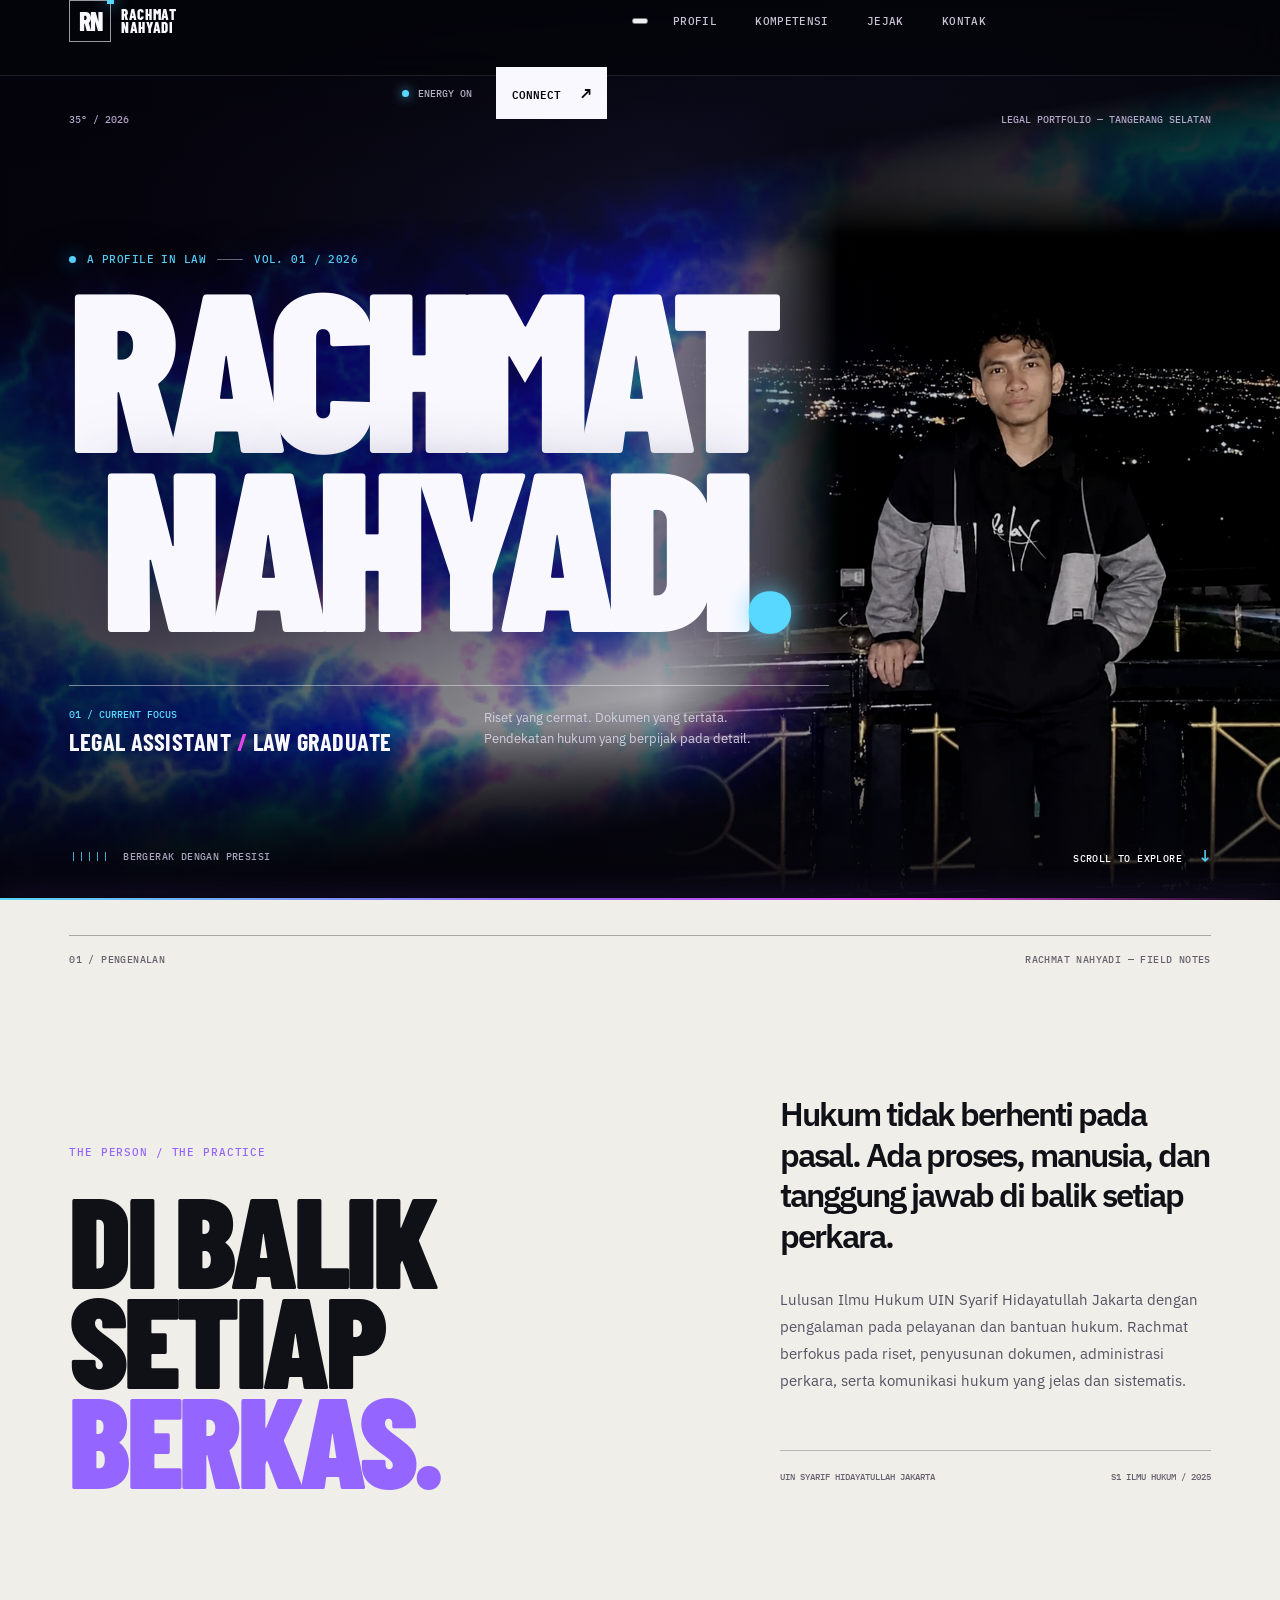
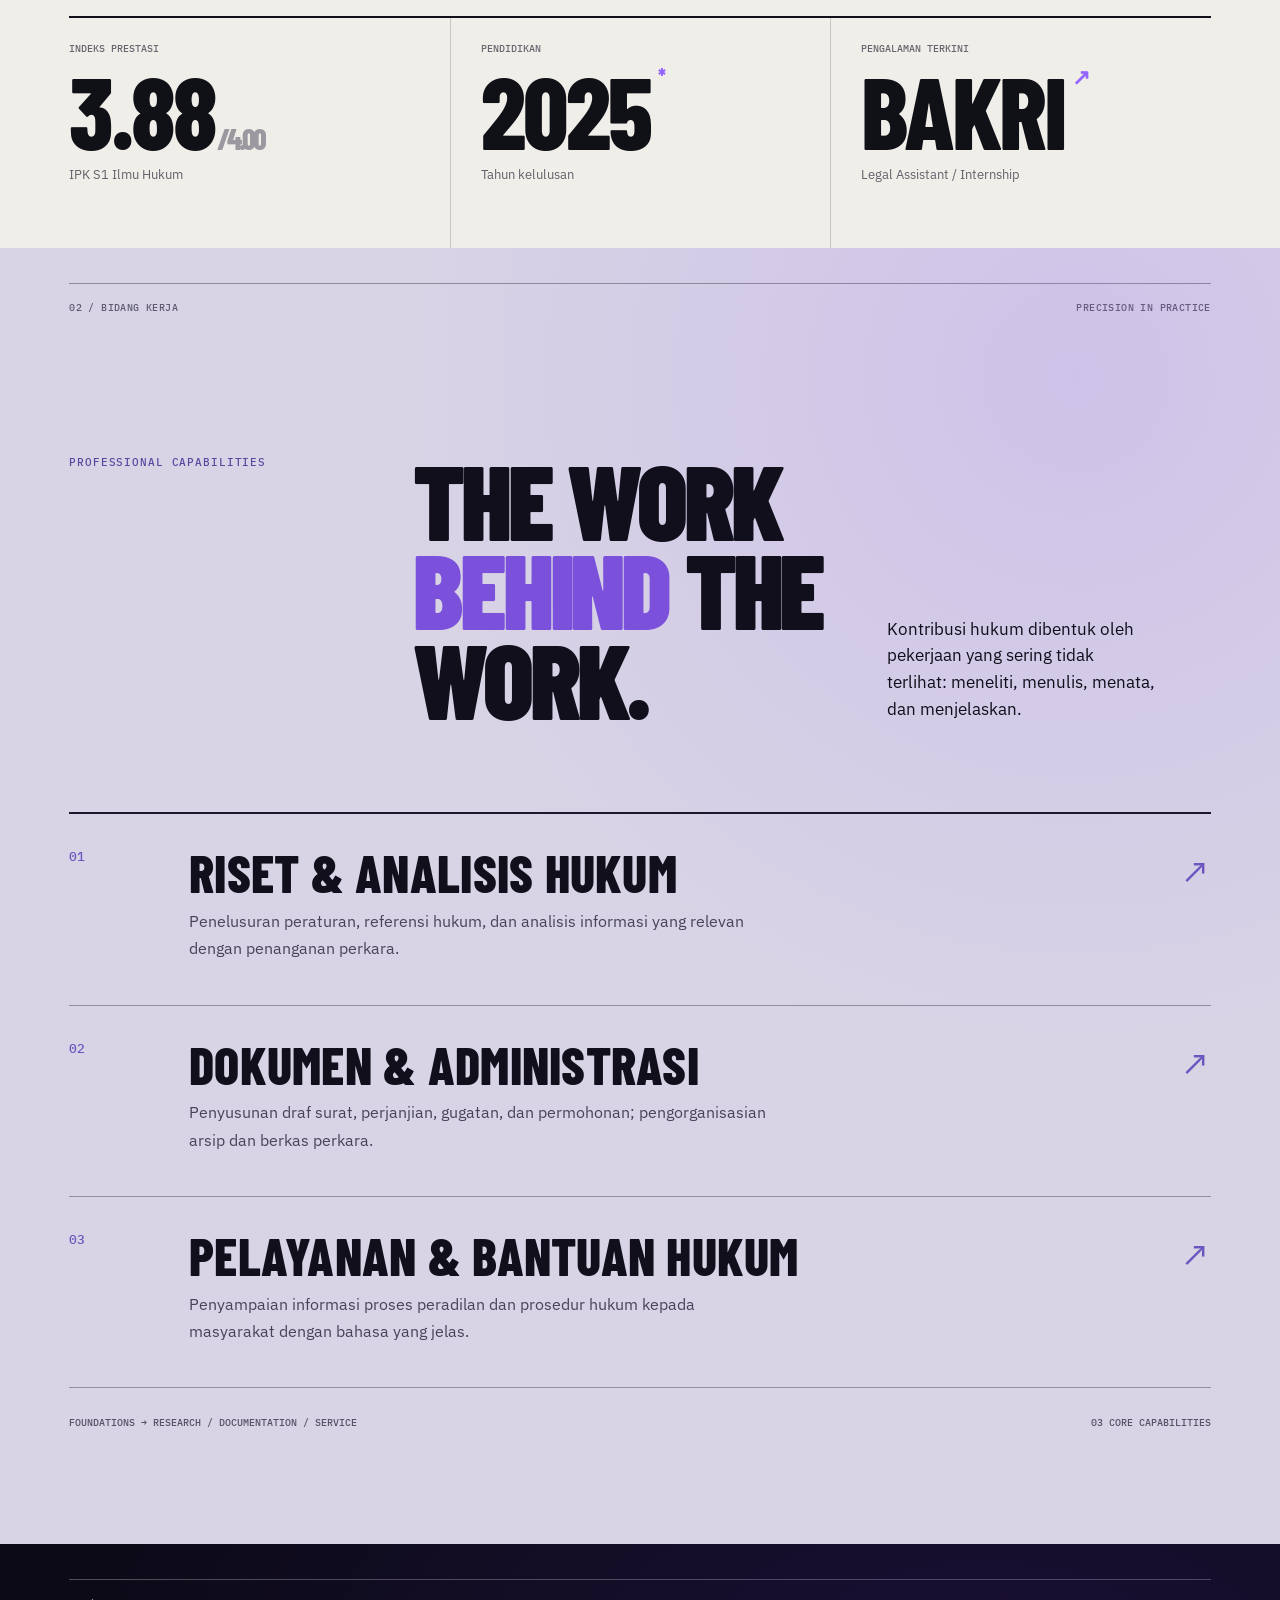
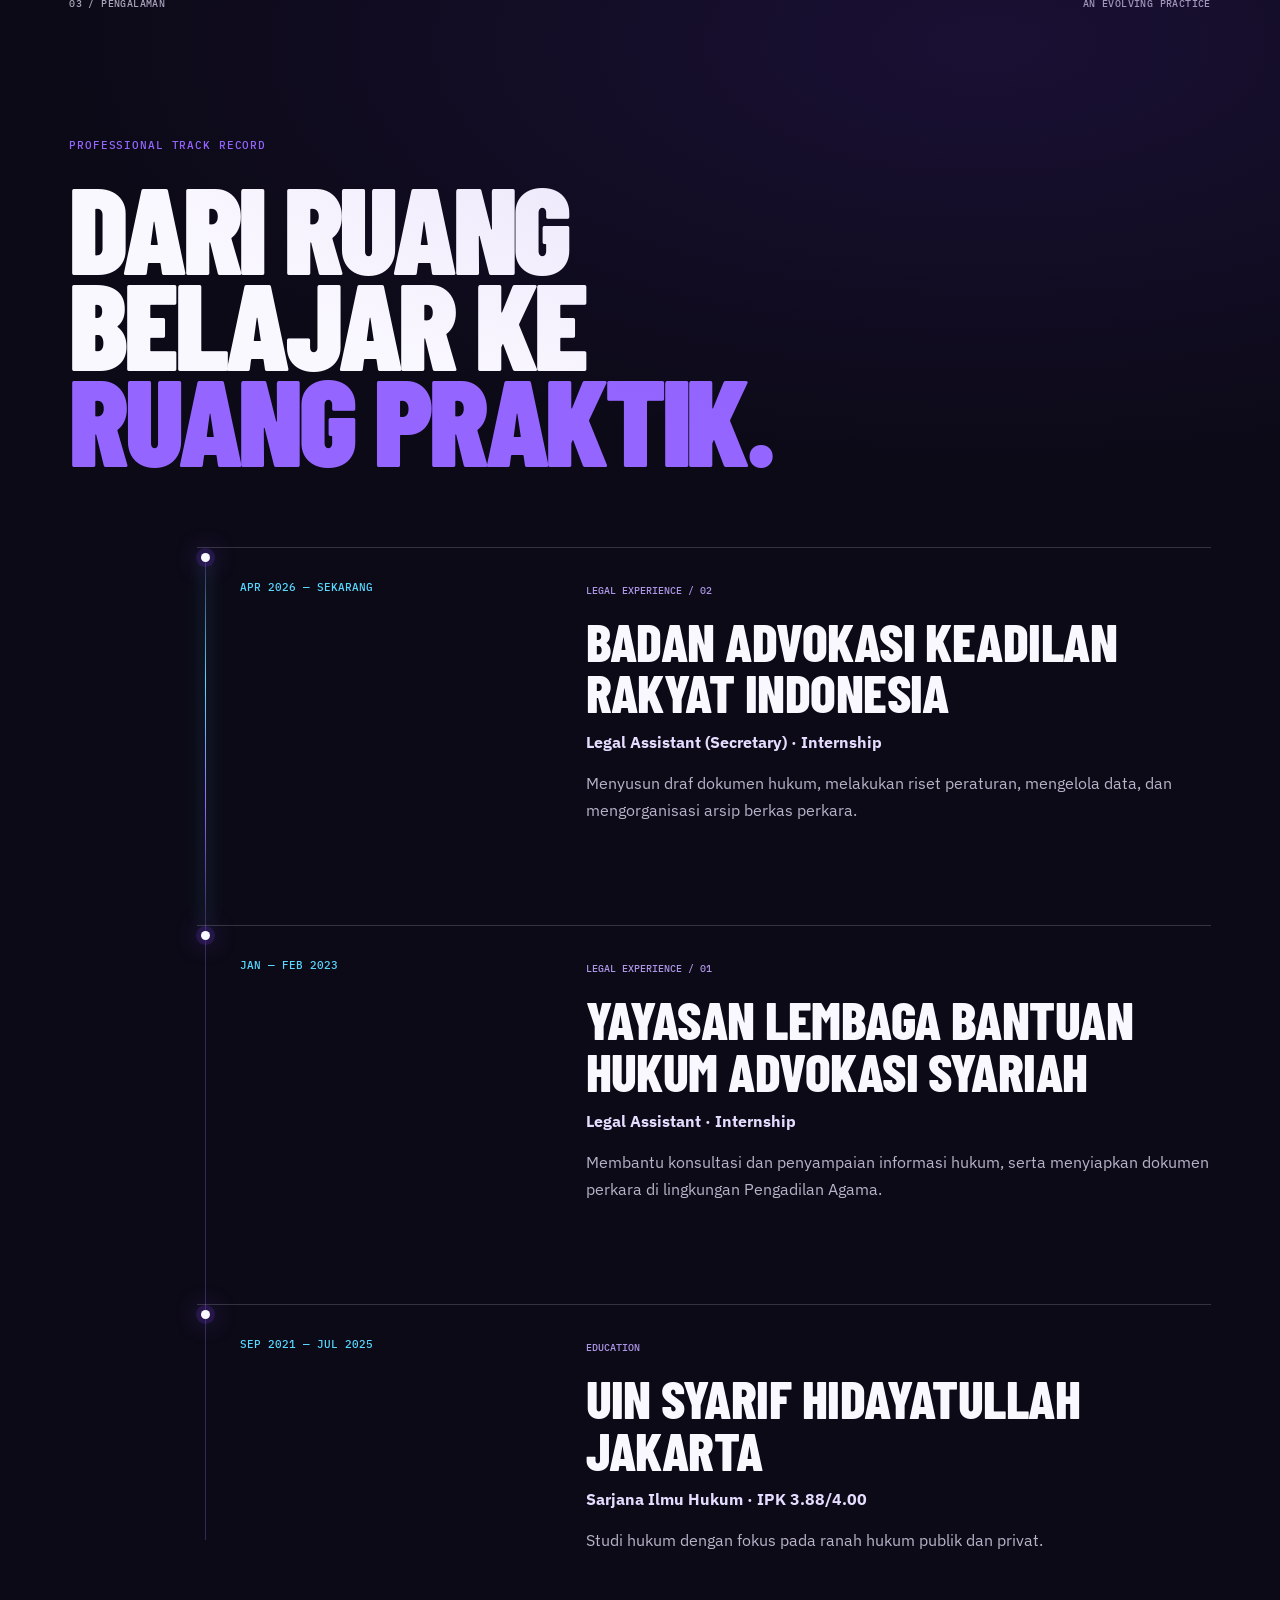
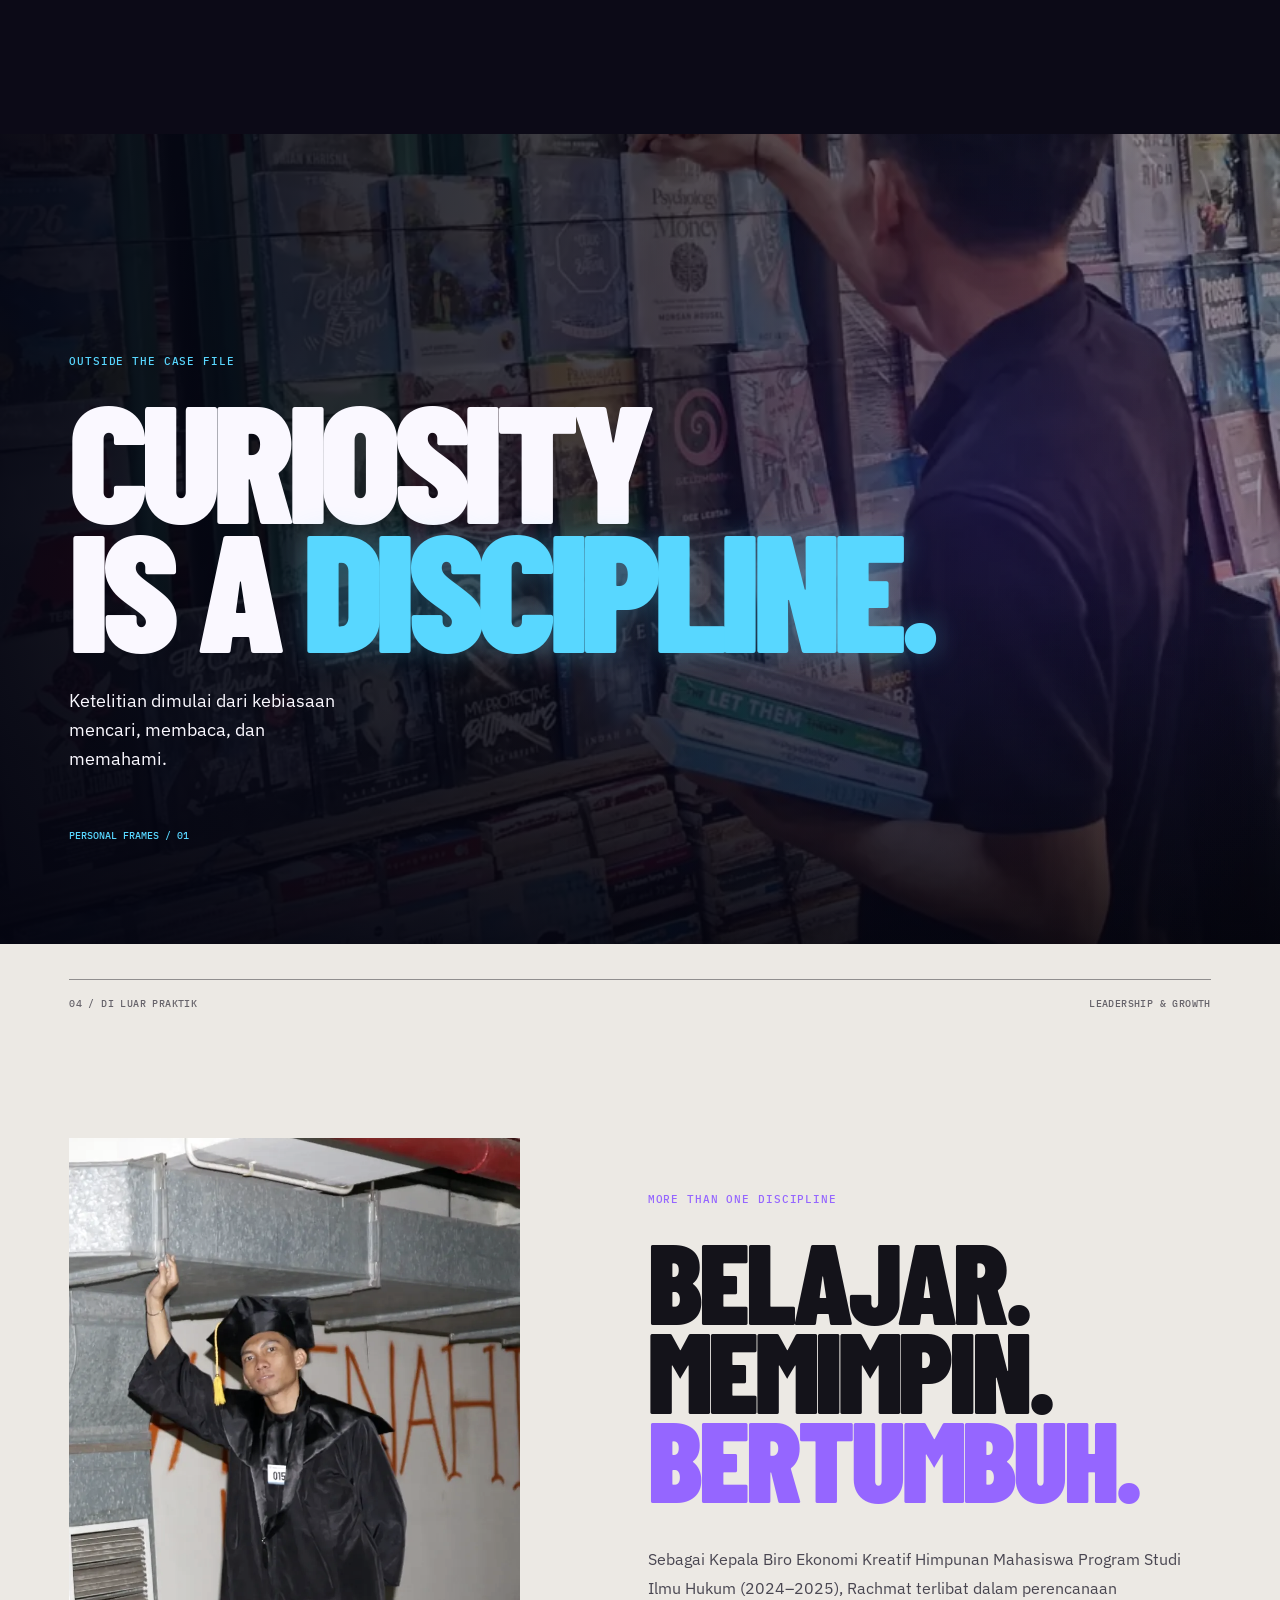
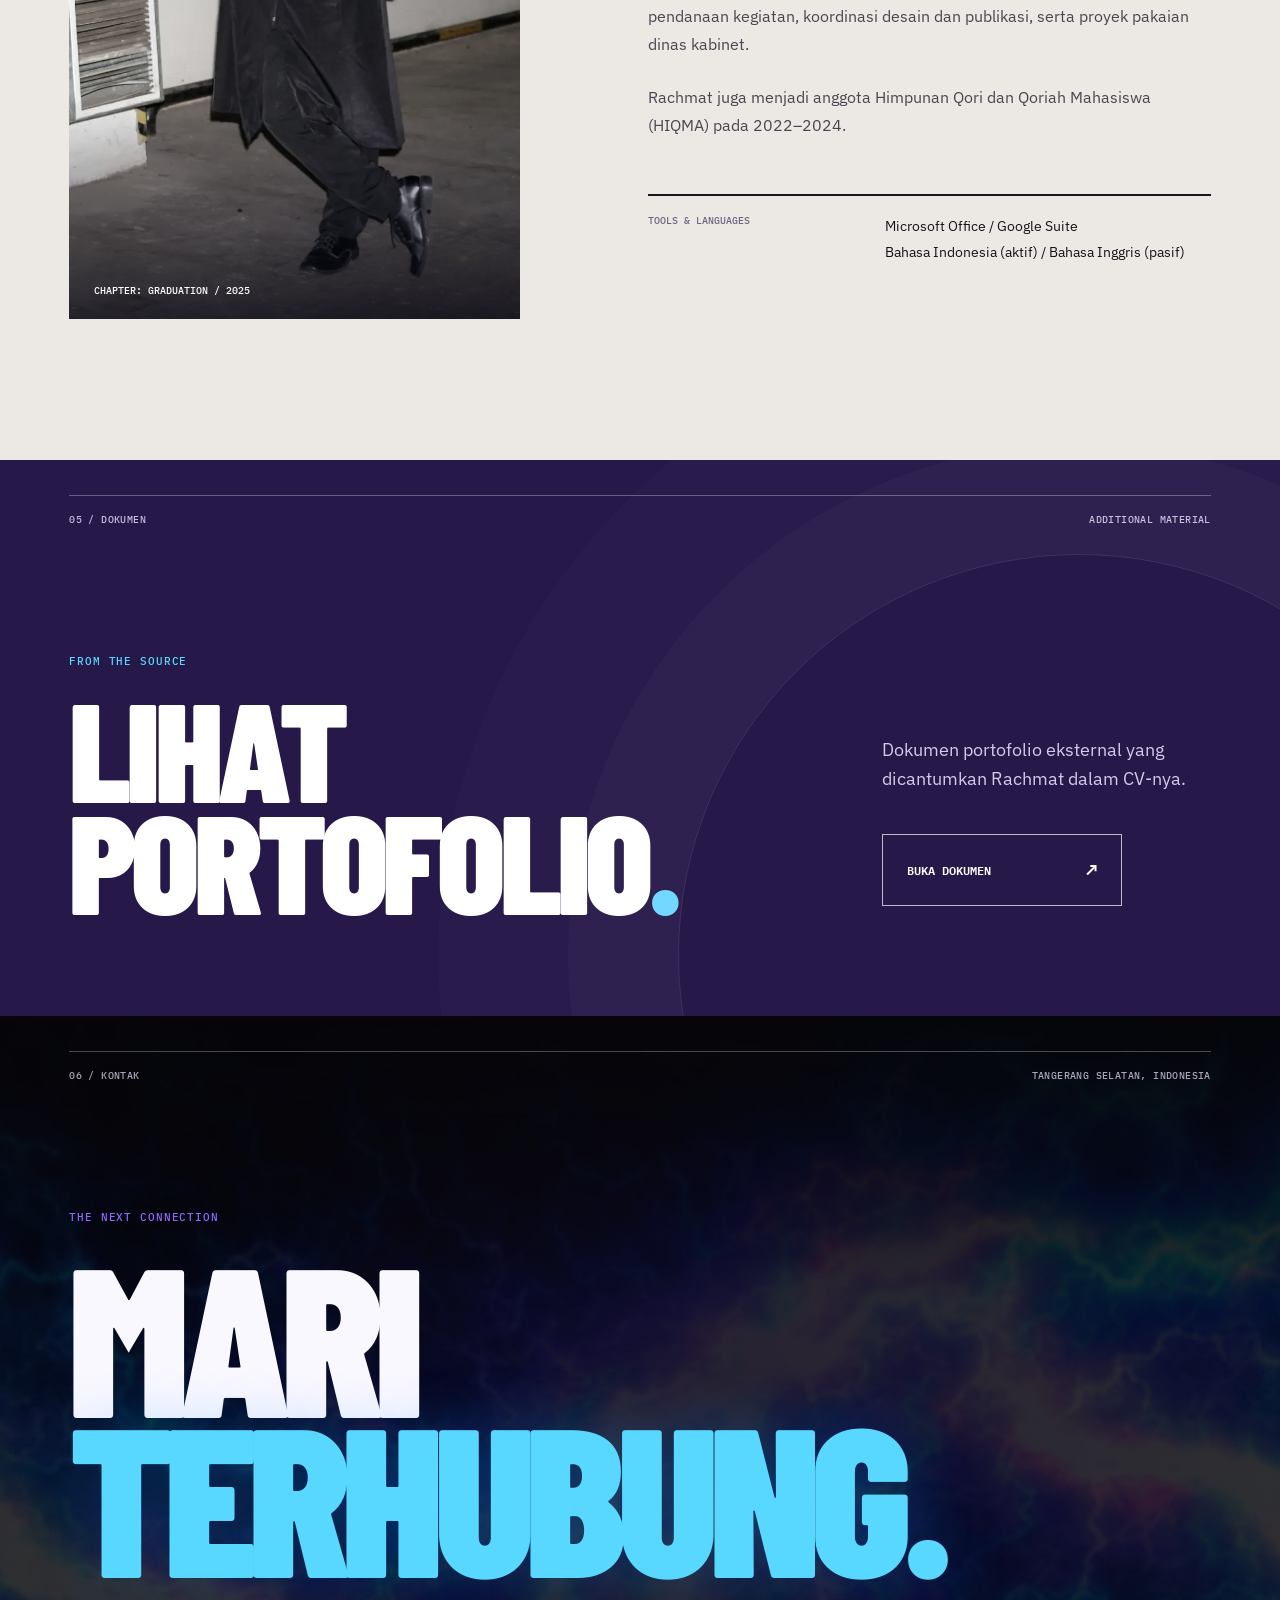
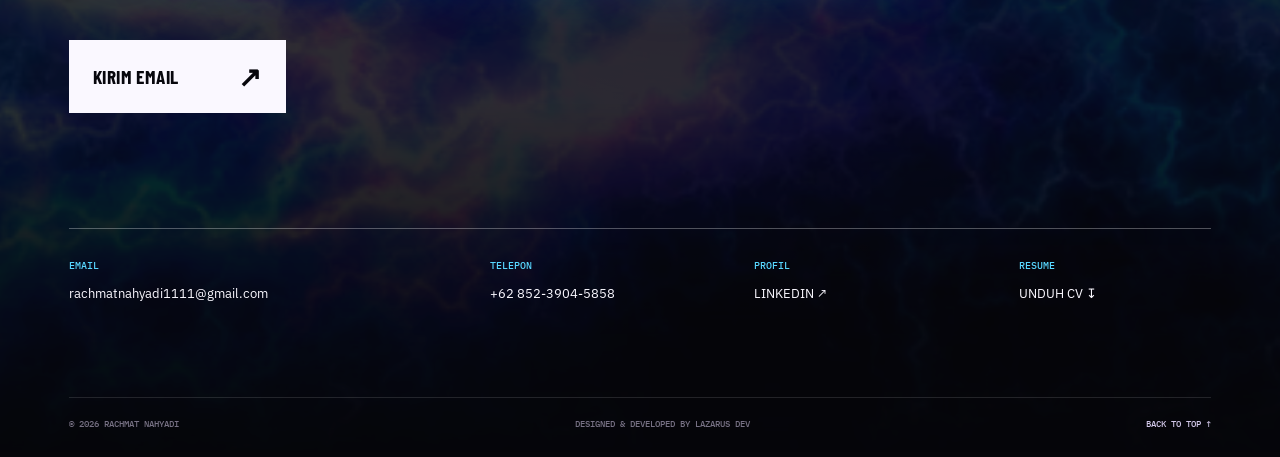
==== commit e70c3785: "fix: improve responsive navigation and interaction integrity" ====
--- a/index.html
+++ b/index.html
@@ -25,7 +25,8 @@
       <span class="brand-square">RN<span class="brand-point"></span></span>
       <span class="brand-copy">RACHMAT<br>NAHYADI</span>
     </a>
-    <nav class="primary-nav" aria-label="Navigasi utama">
+    <button id="menuToggle" class="menu-toggle" type="button" aria-label="Buka navigasi" aria-controls="primary-nav" aria-expanded="false"><span></span><span></span></button>
+    <nav class="primary-nav" id="primary-nav" aria-label="Navigasi utama">
       <a href="#profil">Profil</a>
       <a href="#kompetensi">Kompetensi</a>
       <a href="#pengalaman">Jejak</a>
@@ -91,9 +92,9 @@
         <p>Kontribusi hukum dibentuk oleh pekerjaan yang sering tidak terlihat: meneliti, menulis, menata, dan menjelaskan.</p>
       </div>
       <div class="practice-lines">
-        <article class="practice-row" tabindex="0"><span class="practice-index">01</span><div><h3>RISET &amp; ANALISIS HUKUM</h3><p>Penelusuran peraturan, referensi hukum, dan analisis informasi yang relevan dengan penanganan perkara.</p></div><span class="practice-symbol" aria-hidden="true">↗</span></article>
-        <article class="practice-row" tabindex="0"><span class="practice-index">02</span><div><h3>DOKUMEN &amp; ADMINISTRASI</h3><p>Penyusunan draf surat, perjanjian, gugatan, dan permohonan; pengorganisasian arsip dan berkas perkara.</p></div><span class="practice-symbol" aria-hidden="true">↗</span></article>
-        <article class="practice-row" tabindex="0"><span class="practice-index">03</span><div><h3>PELAYANAN &amp; BANTUAN HUKUM</h3><p>Penyampaian informasi proses peradilan dan prosedur hukum kepada masyarakat dengan bahasa yang jelas.</p></div><span class="practice-symbol" aria-hidden="true">↗</span></article>
+        <article class="practice-row"><span class="practice-index">01</span><div><h3>RISET &amp; ANALISIS HUKUM</h3><p>Penelusuran peraturan, referensi hukum, dan analisis informasi yang relevan dengan penanganan perkara.</p></div><span class="practice-symbol" aria-hidden="true">↗</span></article>
+        <article class="practice-row"><span class="practice-index">02</span><div><h3>DOKUMEN &amp; ADMINISTRASI</h3><p>Penyusunan draf surat, perjanjian, gugatan, dan permohonan; pengorganisasian arsip dan berkas perkara.</p></div><span class="practice-symbol" aria-hidden="true">↗</span></article>
+        <article class="practice-row"><span class="practice-index">03</span><div><h3>PELAYANAN &amp; BANTUAN HUKUM</h3><p>Penyampaian informasi proses peradilan dan prosedur hukum kepada masyarakat dengan bahasa yang jelas.</p></div><span class="practice-symbol" aria-hidden="true">↗</span></article>
       </div>
       <div class="practice-bottom"><span>FOUNDATIONS → RESEARCH / DOCUMENTATION / SERVICE</span><span>03 CORE CAPABILITIES</span></div>
     </section>
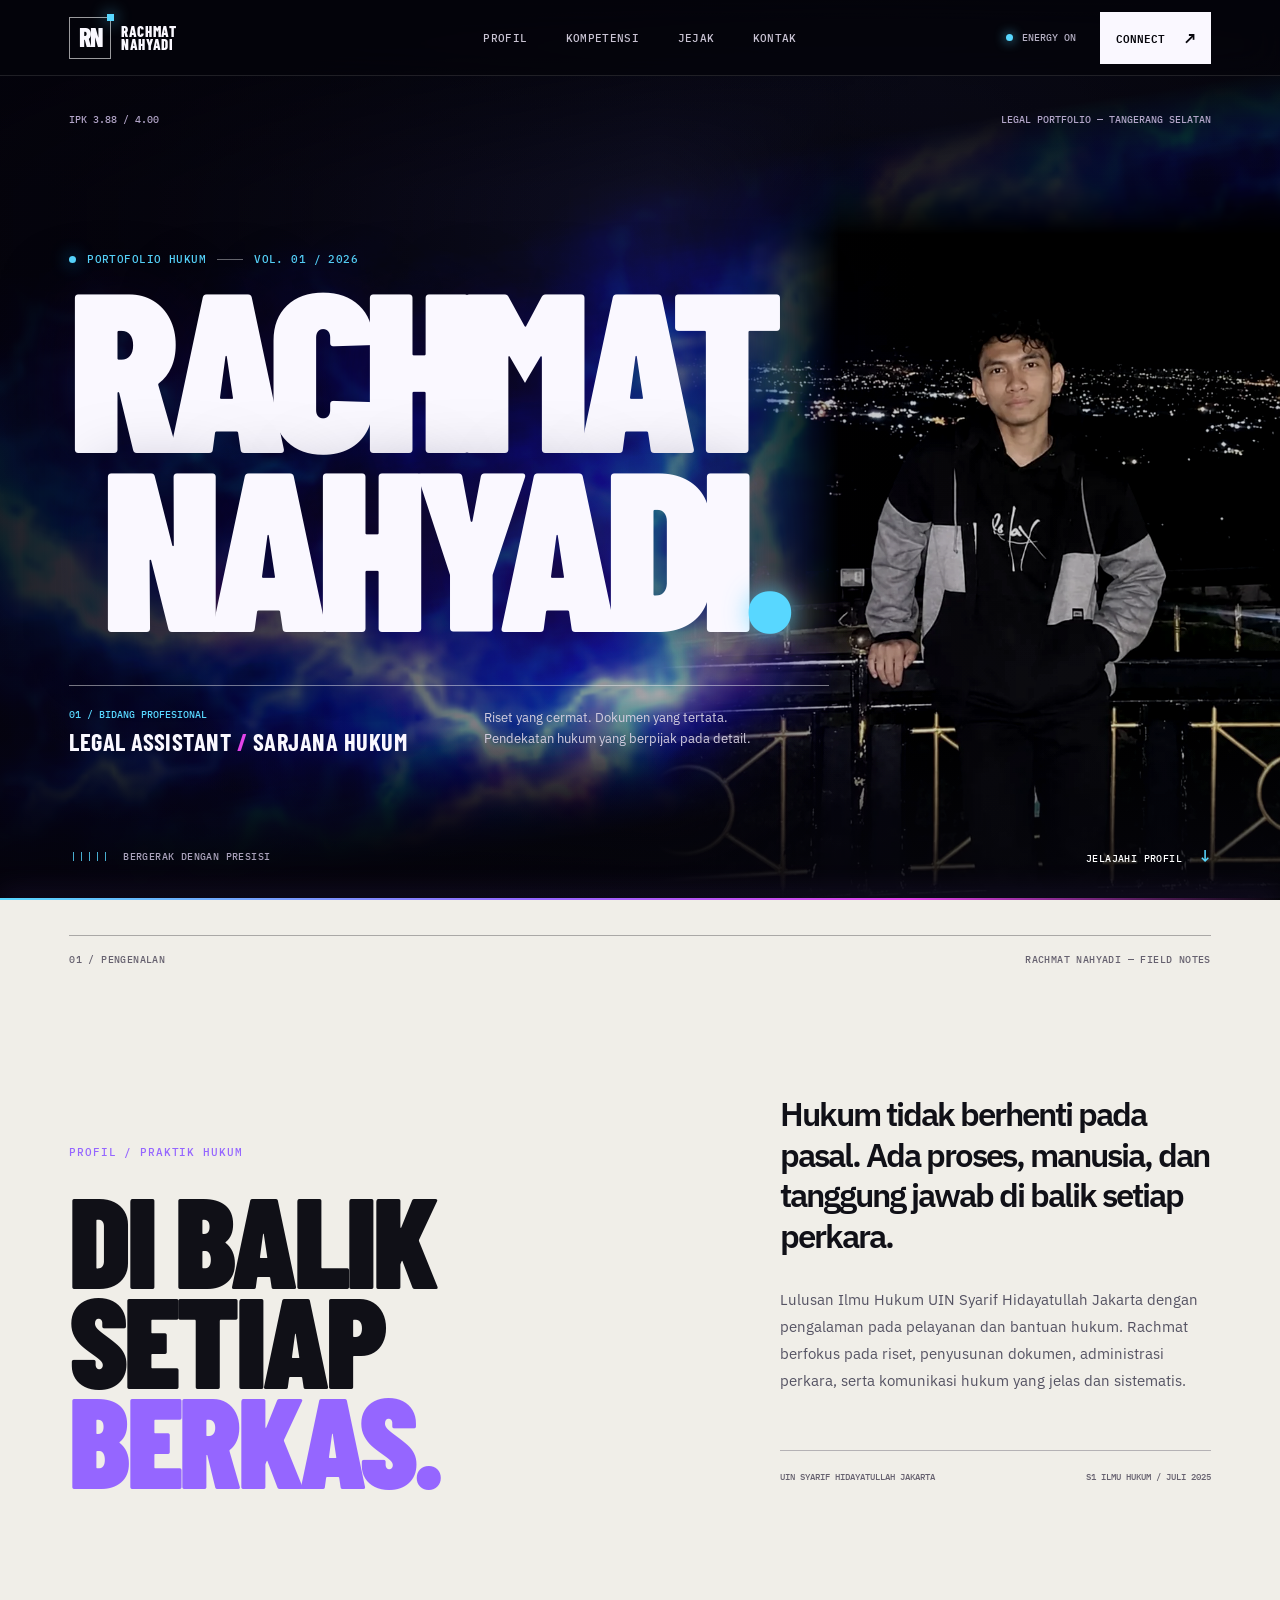
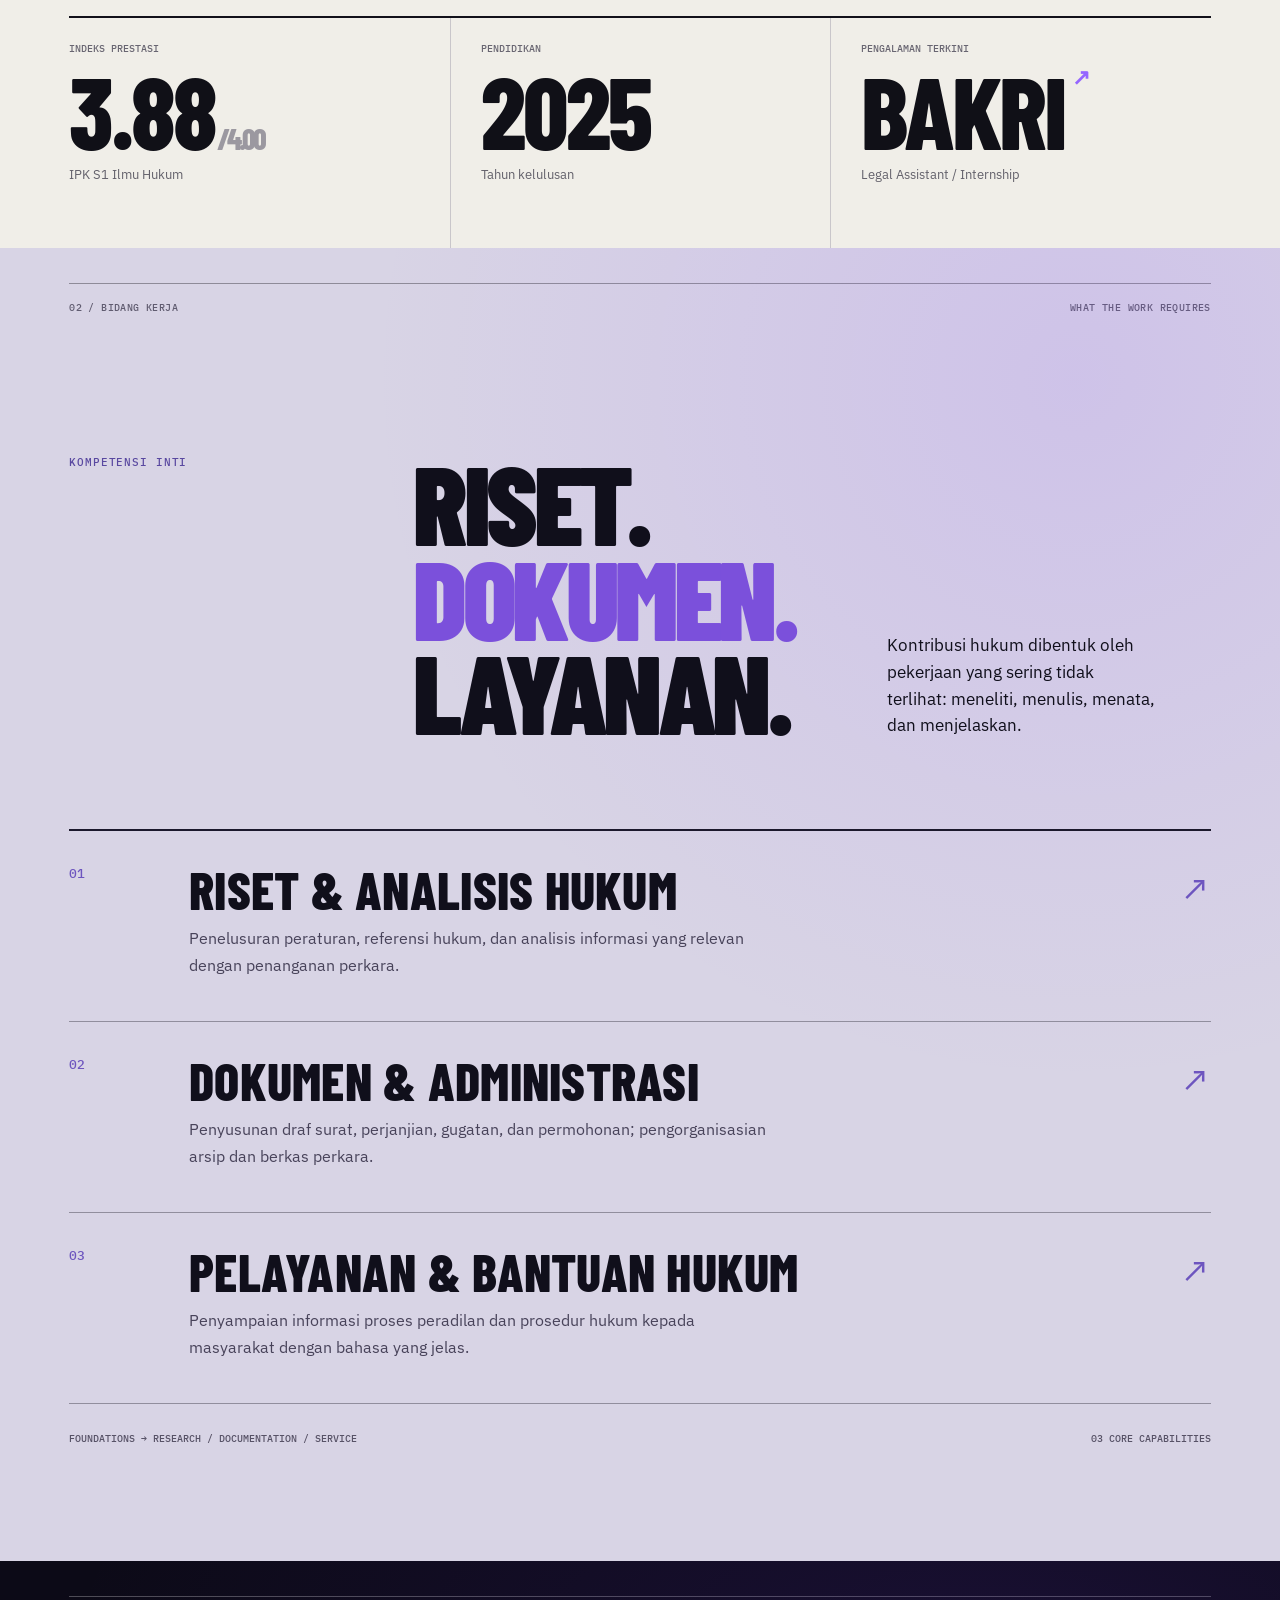
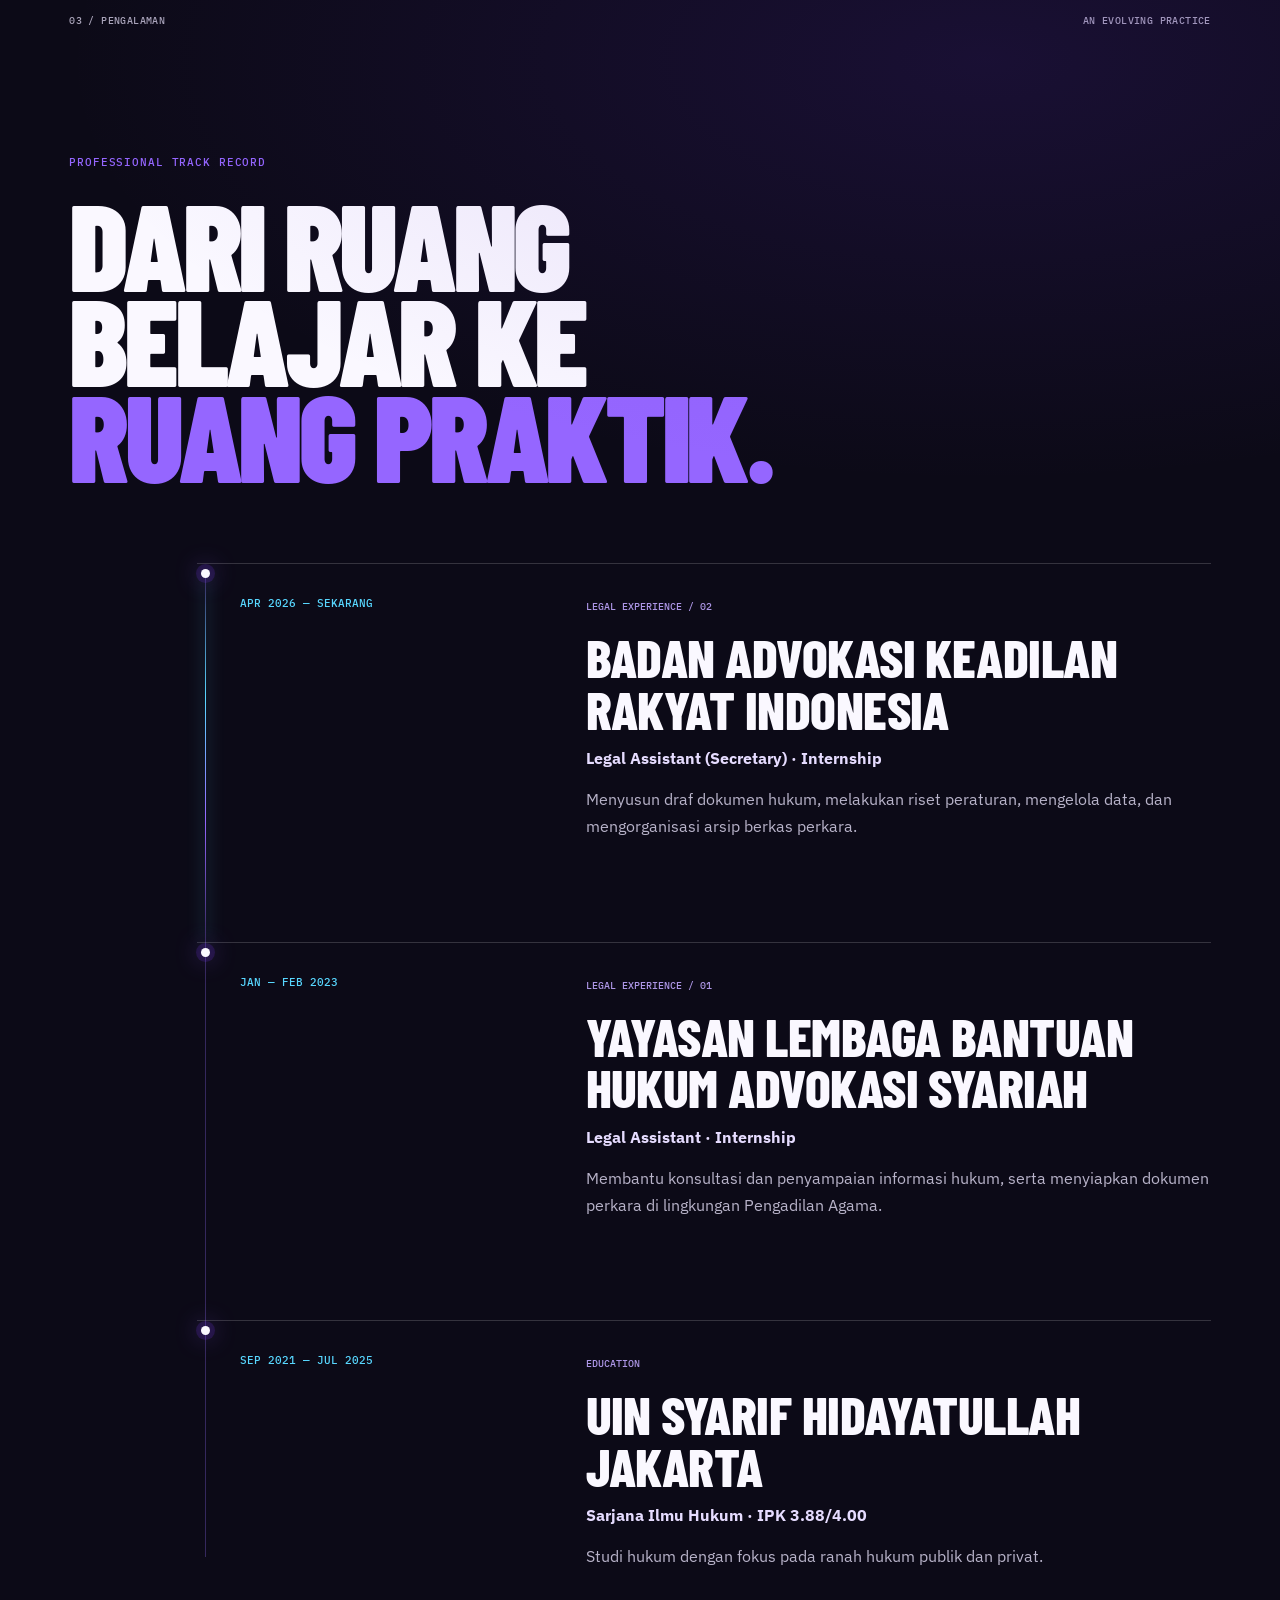
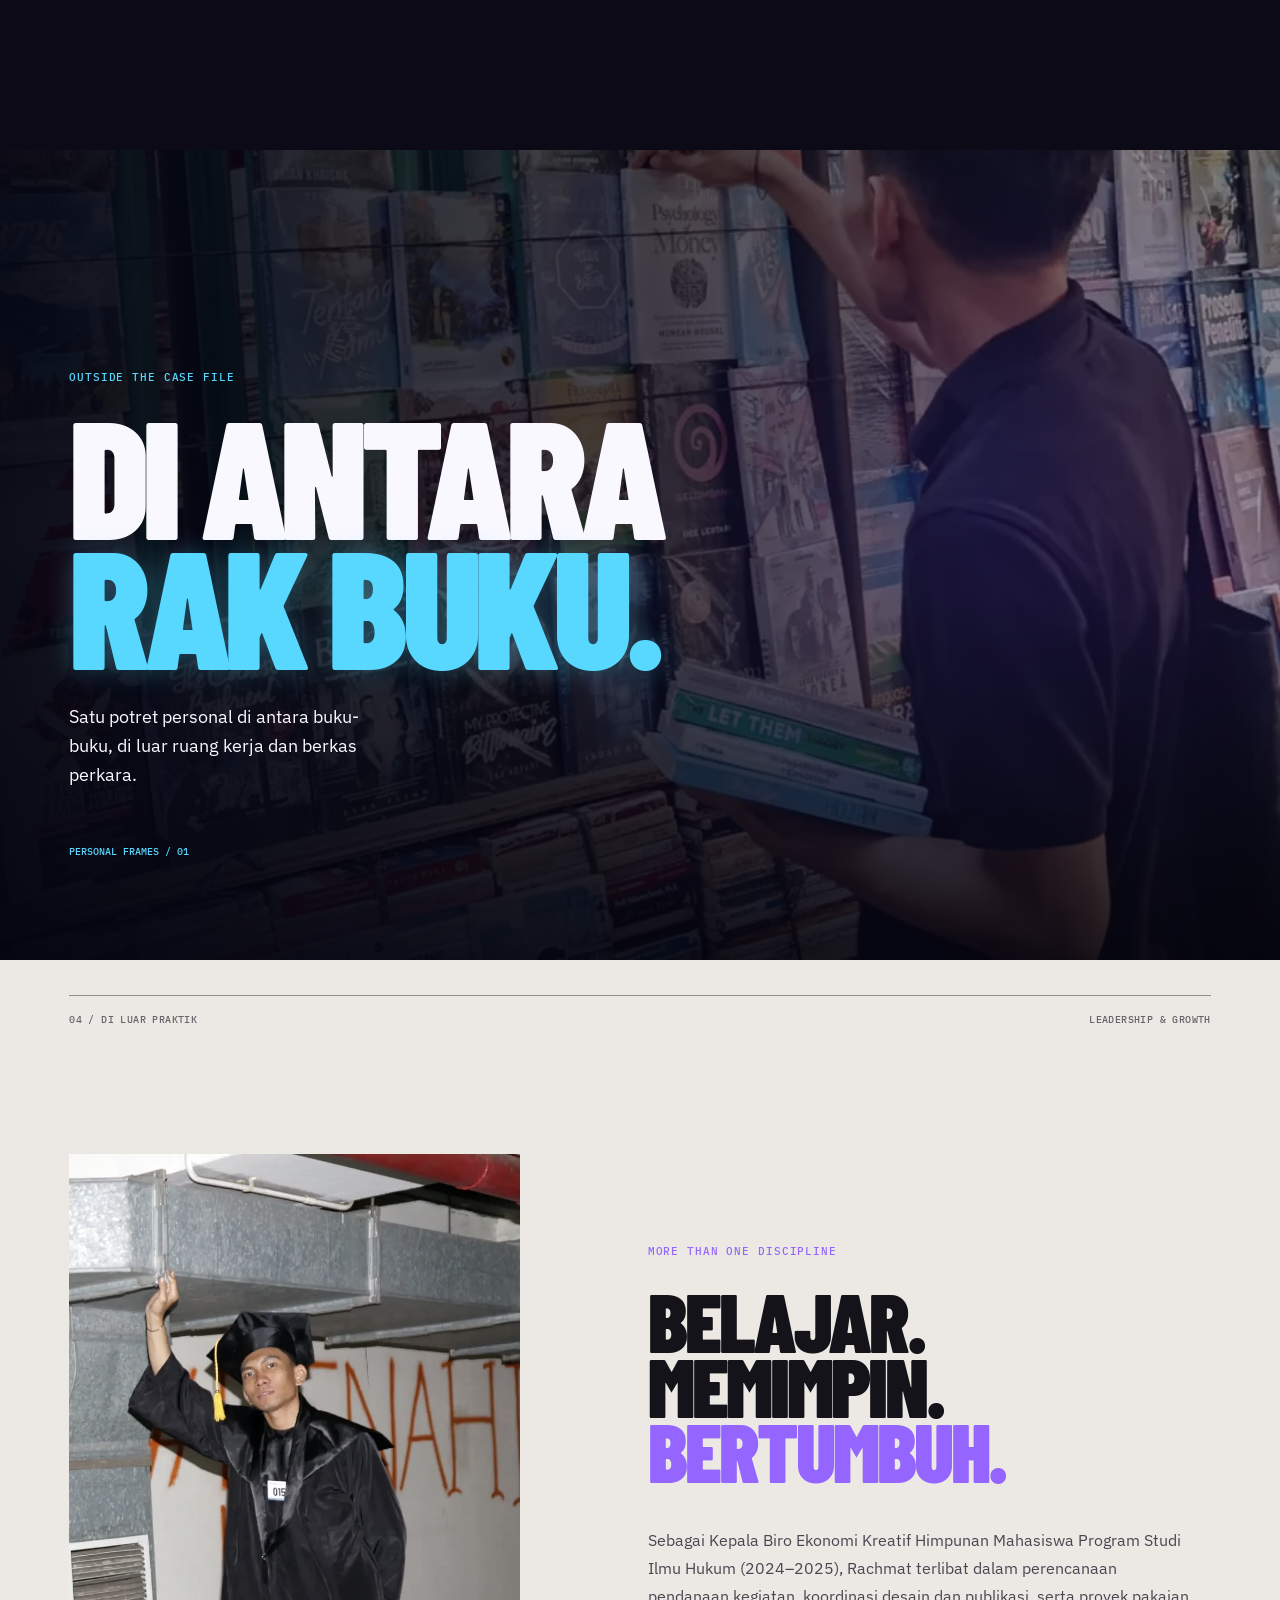
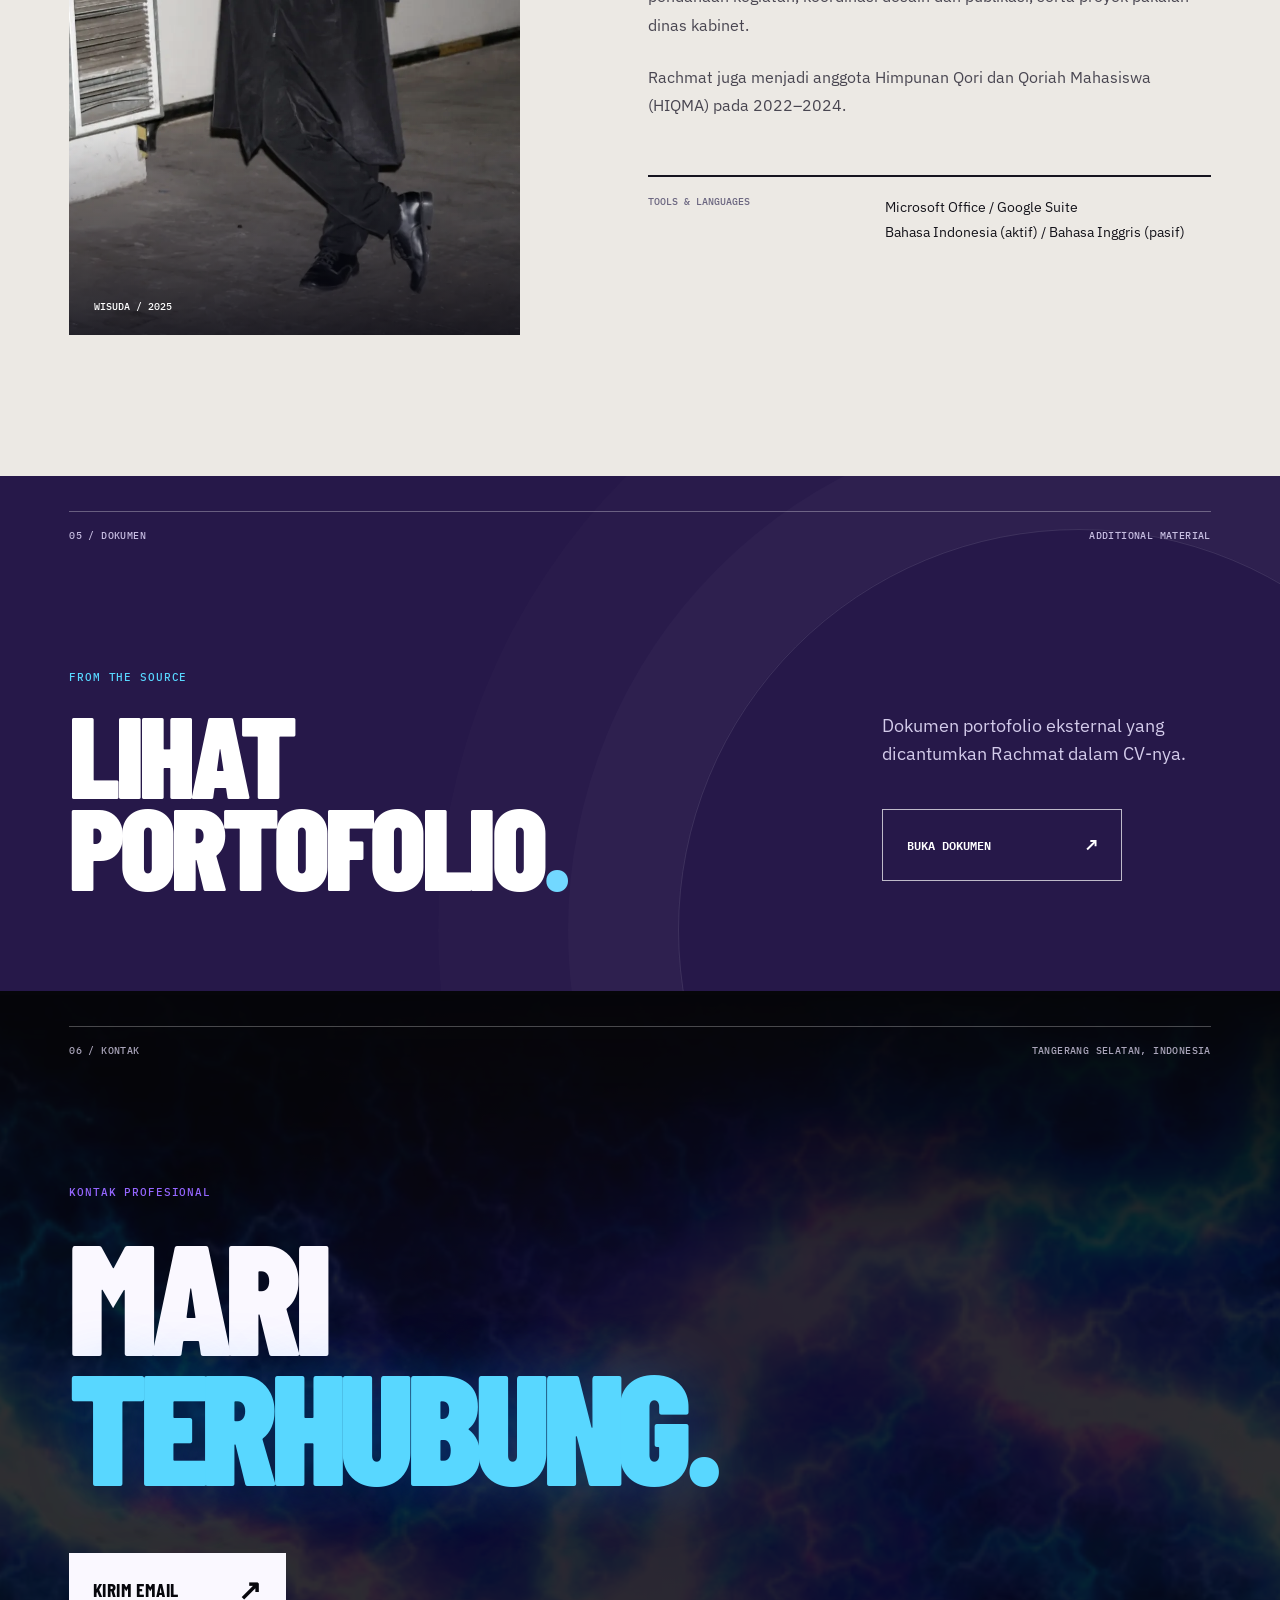
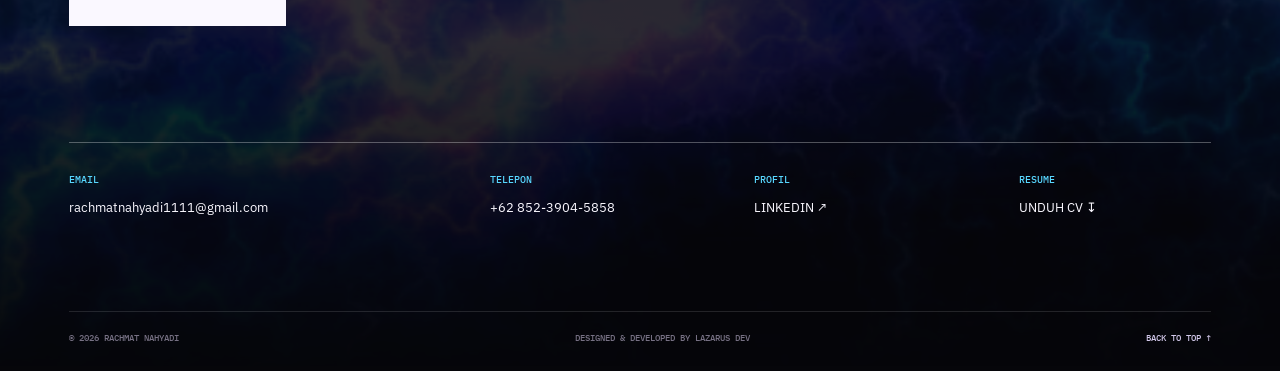
==== commit fd81c5f7: "feat: finalize Lazarus Thunderline legal portfolio and verified 3s plasma media" ====
--- a/index.html
+++ b/index.html
@@ -45,22 +45,23 @@
       <div class="hero-base" aria-hidden="true"></div>
       <div class="hero-electric" aria-hidden="true">
         <video class="plasma-video" id="plasmaVideo" autoplay muted loop playsinline preload="auto" poster="assets/plasma-poster.webp">
+          <source src="assets/plasma-loop.webm" type="video/webm">
           <source src="assets/plasma-loop.mp4" type="video/mp4">
         </video>
       </div>
       <div class="hero-luminescence" aria-hidden="true"></div>
       <div class="hero-photo" aria-hidden="true"><img src="assets/portrait-night.webp" width="1280" height="1280" alt="" fetchpriority="high"></div>
       <div class="hero-vignette" aria-hidden="true"></div>
-      <div class="hero-frame" aria-hidden="true"><span>35° / 2026</span><span>LEGAL PORTFOLIO — TANGERANG SELATAN</span></div>
+      <div class="hero-frame" aria-hidden="true"><span>IPK 3.88 / 4.00</span><span>LEGAL PORTFOLIO — TANGERANG SELATAN</span></div>
       <div class="hero-content">
-        <p class="hero-overline"><span class="live-mark"></span> A PROFILE IN LAW <span class="overline-rule"></span> VOL. 01 / 2026</p>
+        <p class="hero-overline"><span class="live-mark"></span> PORTOFOLIO HUKUM <span class="overline-rule"></span> VOL. 01 / 2026</p>
         <div class="hero-type"><h1 id="hero-name"><span class="line-text">RACHMAT</span><span class="line-text line-last">NAHYADI<span class="name-period">.</span></span></h1></div>
         <div class="hero-intro">
-          <div class="hero-role"><span class="role-index">01 / CURRENT FOCUS</span><strong>LEGAL ASSISTANT<span class="role-slash"> / </span>LAW GRADUATE</strong></div>
+          <div class="hero-role"><span class="role-index">01 / BIDANG PROFESIONAL</span><strong>LEGAL ASSISTANT<span class="role-slash"> / </span>SARJANA HUKUM</strong></div>
           <p>Riset yang cermat. Dokumen yang tertata. Pendekatan hukum yang berpijak pada detail.</p>
         </div>
       </div>
-      <div class="hero-bottom"><span class="signal-label"><span class="signal-wave" aria-hidden="true"></span> <span>BERGERAK DENGAN PRESISI</span></span><a href="#profil" class="scroll-direct">SCROLL TO EXPLORE <span aria-hidden="true">↓</span></a></div>
+      <div class="hero-bottom"><span class="signal-label"><span class="signal-wave" aria-hidden="true"></span> <span>BERGERAK DENGAN PRESISI</span></span><a href="#profil" class="scroll-direct">JELAJAHI PROFIL <span aria-hidden="true">↓</span></a></div>
       <div class="hero-bottom-line" aria-hidden="true"></div>
     </section>
 
@@ -68,27 +69,27 @@
       <div class="section-topline"><span>01 / PENGENALAN</span><span>RACHMAT NAHYADI — FIELD NOTES</span></div>
       <div class="profile-layout">
         <div class="profile-heading" data-reveal>
-          <p class="eyebrow purple">THE PERSON / THE PRACTICE</p>
+          <p class="eyebrow purple">PROFIL / PRAKTIK HUKUM</p>
           <h2 id="profile-title">DI BALIK<br>SETIAP<br><em>BERKAS.</em></h2>
         </div>
         <div class="profile-aside" data-reveal>
           <p class="profile-lead">Hukum tidak berhenti pada pasal. Ada proses, manusia, dan tanggung jawab di balik setiap perkara.</p>
           <p>Lulusan Ilmu Hukum UIN Syarif Hidayatullah Jakarta dengan pengalaman pada pelayanan dan bantuan hukum. Rachmat berfokus pada riset, penyusunan dokumen, administrasi perkara, serta komunikasi hukum yang jelas dan sistematis.</p>
-          <div class="profile-credentials"><span>UIN SYARIF HIDAYATULLAH JAKARTA</span><span>S1 ILMU HUKUM / 2025</span></div>
+          <div class="profile-credentials"><span>UIN SYARIF HIDAYATULLAH JAKARTA</span><span>S1 ILMU HUKUM / JULI 2025</span></div>
         </div>
       </div>
       <div class="proof-strip" aria-label="Ringkasan latar belakang">
         <div class="proof-item"><span class="proof-name">INDEKS PRESTASI</span><strong>3.88<span class="small-trailing">/4.00</span></strong><span class="proof-label">IPK S1 Ilmu Hukum</span></div>
-        <div class="proof-item"><span class="proof-name">PENDIDIKAN</span><strong>2025<span class="proof-super">*</span></strong><span class="proof-label">Tahun kelulusan</span></div>
+        <div class="proof-item"><span class="proof-name">PENDIDIKAN</span><strong>2025</strong><span class="proof-label">Tahun kelulusan</span></div>
         <div class="proof-item"><span class="proof-name">PENGALAMAN TERKINI</span><strong>BAKRI<span class="proof-super">↗</span></strong><span class="proof-label">Legal Assistant / Internship</span></div>
       </div>
     </section>
 
     <section id="kompetensi" class="practice-section" aria-labelledby="practice-title">
-      <div class="section-topline light"><span>02 / BIDANG KERJA</span><span>PRECISION IN PRACTICE</span></div>
+      <div class="section-topline light"><span>02 / BIDANG KERJA</span><span>WHAT THE WORK REQUIRES</span></div>
       <div class="practice-head" data-reveal>
-        <p class="eyebrow">PROFESSIONAL CAPABILITIES</p>
-        <h2 id="practice-title">THE WORK<br><i>BEHIND</i> THE WORK.</h2>
+        <p class="eyebrow">KOMPETENSI INTI</p>
+        <h2 id="practice-title">RISET.<br><i>DOKUMEN.</i><br>LAYANAN.</h2>
         <p>Kontribusi hukum dibentuk oleh pekerjaan yang sering tidak terlihat: meneliti, menulis, menata, dan menjelaskan.</p>
       </div>
       <div class="practice-lines">
@@ -122,18 +123,18 @@
     <section class="interlude-section" aria-labelledby="interlude-title">
       <div class="interlude-image"><img src="assets/portrait-books.webp" alt="Rachmat Nahyadi memilih buku di lapak buku" width="960" height="1281" loading="lazy"></div>
       <div class="interlude-overlay" aria-hidden="true"></div>
-      <div class="interlude-content"><p class="eyebrow">OUTSIDE THE CASE FILE</p><h2 id="interlude-title">CURIOSITY<br>IS A <em>DISCIPLINE.</em></h2><p>Ketelitian dimulai dari kebiasaan mencari, membaca, dan memahami.</p><span>PERSONAL FRAMES / 01</span></div>
+      <div class="interlude-content"><p class="eyebrow">OUTSIDE THE CASE FILE</p><h2 id="interlude-title">DI ANTARA<br><em>RAK BUKU.</em></h2><p>Satu potret personal di antara buku-buku, di luar ruang kerja dan berkas perkara.</p><span>PERSONAL FRAMES / 01</span></div>
     </section>
 
     <section class="beyond-section" aria-labelledby="beyond-title">
       <div class="section-topline"><span>04 / DI LUAR PRAKTIK</span><span>LEADERSHIP &amp; GROWTH</span></div>
-      <div class="beyond-grid"><div class="beyond-photo" data-reveal><img src="assets/portrait-graduation.webp" alt="Rachmat Nahyadi mengenakan toga wisuda" width="864" height="1536" loading="lazy"><span class="photo-caption">CHAPTER: GRADUATION / 2025</span></div>
+      <div class="beyond-grid"><div class="beyond-photo" data-reveal><img src="assets/portrait-graduation.webp" alt="Rachmat Nahyadi mengenakan toga wisuda" width="864" height="1536" loading="lazy"><span class="photo-caption">WISUDA / 2025</span></div>
       <div class="beyond-copy" data-reveal><p class="eyebrow purple">MORE THAN ONE DISCIPLINE</p><h2 id="beyond-title">BELAJAR.<br>MEMIMPIN.<br><em>BERTUMBUH.</em></h2><p>Sebagai Kepala Biro Ekonomi Kreatif Himpunan Mahasiswa Program Studi Ilmu Hukum (2024–2025), Rachmat terlibat dalam perencanaan pendanaan kegiatan, koordinasi desain dan publikasi, serta proyek pakaian dinas kabinet.</p><p>Rachmat juga menjadi anggota Himpunan Qori dan Qoriah Mahasiswa (HIQMA) pada 2022–2024.</p><div class="skill-rail"><span>TOOLS &amp; LANGUAGES</span><p>Microsoft Office / Google Suite<br>Bahasa Indonesia (aktif) / Bahasa Inggris (pasif)</p></div></div></div>
     </section>
 
     <section class="portfolio-link-section" aria-labelledby="portfolio-title"><div class="section-topline light"><span>05 / DOKUMEN</span><span>ADDITIONAL MATERIAL</span></div><div class="portfolio-link-layout"><div><p class="eyebrow">FROM THE SOURCE</p><h2 id="portfolio-title">LIHAT<br>PORTOFOLIO<span class="neon-end">.</span></h2></div><div class="portfolio-link-action"><p>Dokumen portofolio eksternal yang dicantumkan Rachmat dalam CV-nya.</p><a href="https://drive.google.com/file/d/1ph_51Tz8UagOZEzOlXDgrC8Una_k0Mop/view?usp=drivesdk" target="_blank" rel="noopener noreferrer" class="outline-cta">BUKA DOKUMEN <span aria-hidden="true">↗</span></a></div></div></section>
 
-    <footer id="kontak" class="footer-section" aria-labelledby="contact-title"><div class="footer-plasma" aria-hidden="true"></div><div class="section-topline"><span>06 / KONTAK</span><span>TANGERANG SELATAN, INDONESIA</span></div><div class="footer-main"><p class="eyebrow purple">THE NEXT CONNECTION</p><h2 id="contact-title">MARI<br><span>TERHUBUNG.</span></h2><a class="mail-cta" href="mailto:rachmatnahyadi1111@gmail.com">KIRIM EMAIL <span aria-hidden="true">↗</span></a></div><div class="footer-data"><div><span>EMAIL</span><a href="mailto:rachmatnahyadi1111@gmail.com">rachmatnahyadi1111@gmail.com</a></div><div><span>TELEPON</span><a href="tel:+6285239045858">+62 852-3904-5858</a></div><div><span>PROFIL</span><a href="https://www.linkedin.com/in/rachmat-nahyadi" target="_blank" rel="noopener noreferrer">LINKEDIN ↗</a></div><div><span>RESUME</span><a href="assets/CV-Rachmat-Nahyadi.pdf" download>UNDUH CV ↧</a></div></div><div class="footer-base"><span>© <span id="year">2026</span> RACHMAT NAHYADI</span><span>DESIGNED &amp; DEVELOPED BY LAZARUS DEV</span><a href="#top">BACK TO TOP ↑</a></div></footer>
+    <footer id="kontak" class="footer-section" aria-labelledby="contact-title"><div class="footer-plasma" aria-hidden="true"></div><div class="section-topline"><span>06 / KONTAK</span><span>TANGERANG SELATAN, INDONESIA</span></div><div class="footer-main"><p class="eyebrow purple">KONTAK PROFESIONAL</p><h2 id="contact-title">MARI<br><span>TERHUBUNG.</span></h2><a class="mail-cta" href="mailto:rachmatnahyadi1111@gmail.com">KIRIM EMAIL <span aria-hidden="true">↗</span></a></div><div class="footer-data"><div><span>EMAIL</span><a href="mailto:rachmatnahyadi1111@gmail.com">rachmatnahyadi1111@gmail.com</a></div><div><span>TELEPON</span><a href="tel:+6285239045858">+62 852-3904-5858</a></div><div><span>PROFIL</span><a href="https://www.linkedin.com/in/rachmat-nahyadi" target="_blank" rel="noopener noreferrer">LINKEDIN ↗</a></div><div><span>RESUME</span><a href="assets/CV-Rachmat-Nahyadi.pdf" download>UNDUH CV ↧</a></div></div><div class="footer-base"><span>© <span id="year">2026</span> RACHMAT NAHYADI</span><span>DESIGNED &amp; DEVELOPED BY LAZARUS DEV</span><a href="#top">BACK TO TOP ↑</a></div></footer>
   </main>
 </body>
-</html>+</html>
--- a/styles.css
+++ b/styles.css
@@ -14,4 +14,49 @@
 @media(max-width:650px){.site-header{height:64px}.brand-square{width:36px;height:36px;font-size:23px}.brand-copy{font-size:13px}.header-contact{font-size:9px;padding:11px 12px;gap:10px}.hero{height:100svh;min-height:650px;max-height:880px}.hero-frame{top:91px;font-size:8px}.hero-frame span:last-child{display:none}.hero-electric{left:-54%;top:19%;width:205%;height:60%;transform:rotate(-15deg)}.hero-luminescence{background:radial-gradient(ellipse at 75% 45%,rgba(89,22,216,.27),transparent 75%)}.hero-photo{width:100%;height:70%;right:-29%;bottom:0;mask-image:linear-gradient(to top,black 3%,black 80%,transparent 100%),linear-gradient(to right,transparent,black 30%);-webkit-mask-image:linear-gradient(to top,black 3%,black 80%,transparent 100%),linear-gradient(to right,transparent,black 30%)}.hero-vignette{background:linear-gradient(90deg,rgba(4,3,12,.88),rgba(4,3,12,.3) 78%),linear-gradient(0deg,#04040b,transparent 21%,transparent 84%,rgba(4,4,11,.45))}.hero-content{padding-top:clamp(208px,33svh,300px)}.hero-overline{font-size:9px;gap:7px}.hero-type h1{font-size:clamp(82px,18.6vw,124px);line-height:.78;letter-spacing:-.05em}.line-last{margin-left:8px;margin-top:10px}.hero-intro{margin-top:37px;grid-template-columns:1fr;gap:12px;border-color:rgba(255,255,255,.55);padding-top:14px;max-width:450px}.role-index{font-size:9px}.hero-role strong{font-size:23px}.hero-intro p{font-size:13px;max-width:27ch}.hero-bottom{bottom:29px;font-size:9px}.signal-label span:last-child{display:none}.scroll-direct span{margin-left:5px}.section-topline{font-size:8px;gap:15px}.section-topline span:last-child{text-align:right}.profile-layout{grid-template-columns:1fr;padding:90px 0 75px}.profile-heading h2{font-size:clamp(78px,17vw,126px);margin-top:25px}.profile-aside{margin-top:16px}.profile-lead{font-size:26px;max-width:30ch}.profile-aside>p:not(.profile-lead){font-size:15px}.profile-credentials{margin-top:33px;font-size:9px}.proof-strip{grid-template-columns:1fr 1fr}.proof-item{padding:25px 12px 27px 0;min-height:160px;gap:8px}.proof-item+.proof-item{padding-left:15px}.proof-item:nth-child(3){grid-column:1/-1;border-top:1px solid #c9c6ca;border-left:0;padding-left:0}.proof-item strong{font-size:clamp(67px,14vw,100px)}.proof-item:nth-child(3) strong{font-size:85px}.proof-name{font-size:9px}.proof-label{font-size:12px}.practice-section{padding-bottom:82px}.practice-head{display:block;margin:85px 0 55px}.practice-head h2{font-size:clamp(72px,15vw,114px);margin:26px 0}.practice-head>p:last-child{font-size:17px;max-width:34ch}.practice-row{grid-template-columns:33px 1fr 22px;gap:12px;padding:24px 0 30px}.practice-row h3{font-size:clamp(30px,7vw,52px)}.practice-row p{font-size:13px;line-height:1.65}.practice-symbol{font-size:22px}.practice-bottom{font-size:8px}.practice-bottom span:last-child{display:none}.career-section{padding-bottom:100px}.career-heading{padding:85px 0 72px}.career-heading h2{font-size:clamp(66px,13.7vw,112px)}.career-entry{grid-template-columns:1fr;gap:12px;padding:25px 0 60px 31px}.career-date{font-size:10px}.timeline-dot{left:-27px;top:-20px}.career-spine{left:3px}.career-text h3{font-size:clamp(39px,8vw,57px);margin:12px 0}.career-position{font-size:14px}.career-text>p:last-child{font-size:14px}.interlude-section{height:80svh;min-height:600px}.interlude-image img{object-position:60% center}.interlude-overlay{background:linear-gradient(0deg,rgba(4,5,17,.94) 0%,rgba(4,5,17,.42) 65%,transparent),linear-gradient(90deg,rgba(4,5,17,.38),transparent)}.interlude-content{padding-bottom:65px}.interlude-content h2{font-size:clamp(70px,14vw,115px)}.interlude-content p:not(.eyebrow){font-size:16px}.interlude-content>span{margin-top:35px}.beyond-section{padding-bottom:100px}.beyond-grid{grid-template-columns:1fr;padding-top:75px;gap:55px}.beyond-photo{height:600px;max-width:480px}.beyond-copy h2{font-size:clamp(68px,14.2vw,118px)}.beyond-copy>p:not(.eyebrow){font-size:15px}.skill-rail{grid-template-columns:1fr;gap:12px}.portfolio-link-section{padding-bottom:110px}.portfolio-link-layout{display:block;margin-top:90px}.portfolio-link-layout h2{font-size:clamp(76px,15vw,133px);margin-bottom:50px}.portfolio-link-action p{font-size:16px;margin-bottom:27px}.outline-cta{font-size:10px;min-width:220px}.footer-main{padding:105px 0 90px}.footer-main h2{font-size:clamp(87px,16.1vw,140px)}.footer-data{gap:32px 17px;padding-bottom:70px}.footer-data a{font-size:12px}.footer-base{font-size:8px}}
 @media(max-width:380px){.hero-type h1{font-size:18.3vw}.hero-content{padding-top:31svh}.hero-role strong{font-size:20px}.hero-intro p{font-size:12px}.hero-overline{font-size:8px}.profile-heading h2{font-size:17vw}.practice-head h2{font-size:14.4vw}.career-heading h2{font-size:13.2vw}.portfolio-link-layout h2{font-size:14.3vw}.footer-main h2{font-size:15vw}.footer-data{grid-template-columns:1fr}.header-contact{padding:9px 10px}}
 @media(max-height:720px) and (min-width:651px){.hero-content{padding-top:25vh}.hero-type h1{font-size:min(17vw,25vh)}.hero-intro{margin-top:4vh}.hero{min-height:610px}}
-@media(prefers-reduced-motion:reduce){html{scroll-behavior:auto}.energy-indicator,.hero-luminescence,.plasma-video,.career-spine-light{animation:none!important}.js [data-reveal]{opacity:1!important;transform:none!important;transition:none!important}*,*:before,*:after{scroll-behavior:auto!important;transition-duration:.01ms!important;animation-duration:.01ms!important;animation-iteration-count:1!important}.hero-electric{background:url('assets/plasma-poster.webp') center/cover no-repeat}.hero-electric video{display:none}}+@media(prefers-reduced-motion:reduce){html{scroll-behavior:auto}.energy-indicator,.hero-luminescence,.plasma-video,.career-spine-light{animation:none!important}.js [data-reveal]{opacity:1!important;transform:none!important;transition:none!important}*,*:before,*:after{scroll-behavior:auto!important;transition-duration:.01ms!important;animation-duration:.01ms!important;animation-iteration-count:1!important}.hero-electric{background:url('assets/plasma-poster.webp') center/cover no-repeat}.hero-electric video{display:none}}
+
+/* Quality pass: preserve every word and breakpoint, even without the preferred webfont. */
+.hero-electric{background:url('assets/plasma-poster.webp') center/cover no-repeat}
+.hero-electric:after{content:'';position:absolute;inset:0;pointer-events:none;background:linear-gradient(90deg,rgba(7,7,13,.48),transparent 38%,rgba(7,7,13,.14))}
+.hero-type h1{font-stretch:condensed}
+.beyond-grid,.portfolio-link-layout,.profile-layout,.career-body,.footer-data{min-width:0}
+.beyond-grid>* ,.portfolio-link-layout>*,.practice-head>*{min-width:0;max-width:100%}
+.beyond-photo{width:100%;max-width:100%}
+.footer-main h2{font-size:clamp(66px,12.2vw,186px);line-height:.83;overflow-wrap:anywhere}
+.beyond-copy h2{font-size:clamp(65px,8.5vw,140px)}
+.portfolio-link-layout h2{font-size:clamp(64px,9vw,150px)}
+.practice-head h2{font-size:clamp(67px,8.7vw,135px)}
+.menu-toggle{display:none;align-items:center;gap:8px;border:1px solid rgba(255,255,255,.25);background:transparent;padding:10px 11px;color:var(--white);font:600 10px var(--mono)}
+.menu-toggle span{font-size:17px;line-height:.7;color:var(--cyan)}
+@media(max-width:1100px){.portfolio-link-layout{grid-template-columns:minmax(0,1fr) minmax(0,.85fr)}.beyond-copy h2{font-size:clamp(56px,8.1vw,100px)}}
+@media(max-width:850px){.menu-toggle{display:flex}.primary-nav{display:none;position:absolute;top:100%;left:0;right:0;z-index:130;padding:12px var(--pad) 24px;background:#090917;border-bottom:1px solid #71628f;box-shadow:0 15px 25px rgba(0,0,0,.42)}.primary-nav.open{display:flex;flex-direction:column;align-items:stretch;gap:0}.primary-nav a{font-size:15px;padding:14px 0;border-bottom:1px solid rgba(255,255,255,.12)}.portfolio-link-layout{display:block}.portfolio-link-action{margin-top:38px}.beyond-copy h2{font-size:clamp(55px,10vw,85px)}}
+@media(max-width:650px){
+ .site-header{gap:10px}.brand{gap:8px}.brand-copy{font-size:12px}
+ .menu-toggle{font-size:0;border:0;padding:12px 9px}.menu-toggle span{font-size:23px}
+ .header-tools{gap:5px}.header-contact{font-size:9px}
+ .hero-type h1{font-size:clamp(64px,17.8vw,116px);line-height:.82;letter-spacing:-.055em}
+ .hero-content{padding-top:clamp(185px,31svh,280px)}.hero-intro{margin-top:27px}
+ .profile-heading h2{font-size:clamp(63px,15vw,106px)}
+ .practice-head h2{font-size:clamp(61px,12.7vw,88px);line-height:.87}
+ .career-heading h2{font-size:clamp(56px,12.4vw,86px)}
+ .interlude-content h2{font-size:clamp(61px,11.3vw,90px)}
+ .beyond-grid{grid-template-columns:minmax(0,1fr)}.beyond-photo{width:100%;height:540px}
+ .beyond-copy h2{font-size:clamp(58px,12.4vw,92px)}
+ .portfolio-link-layout h2{font-size:clamp(63px,13.4vw,92px)}
+ .footer-main h2{font-size:clamp(47px,11vw,81px);line-height:.87;letter-spacing:-.045em;white-space:normal}
+ .footer-data{grid-template-columns:minmax(0,1fr) minmax(0,1fr)}
+}
+@media(max-width:380px){.hero-type h1{font-size:17.2vw}.beyond-copy h2{font-size:11.8vw}.portfolio-link-layout h2{font-size:13vw}.footer-main h2{font-size:10.7vw}.header-contact{padding:9px 8px}}
+@media(min-width:651px) and (max-width:900px){.footer-main h2{font-size:11vw}}
+@media(prefers-reduced-motion:reduce){.hero-electric{background:url('assets/plasma-poster.webp') center/cover no-repeat}}
+/* Final width corrections from six-breakpoint inspection */
+.proof-strip,.proof-item,.career-entry,.career-text{min-width:0}
+.proof-item strong{max-width:100%}
+@media(min-width:1101px){.beyond-copy h2{font-size:clamp(62px,6.5vw,106px)}}
+@media(min-width:851px) and (max-width:1100px){.beyond-copy h2{font-size:clamp(49px,6.1vw,74px)}}
+@media(min-width:651px) and (max-width:850px){.beyond-copy h2{font-size:7vw}}
+@media(max-width:650px){.proof-strip{grid-template-columns:repeat(2,minmax(0,1fr))}.proof-item strong{font-size:clamp(53px,12vw,85px)}.proof-item:nth-child(3){width:100%}.proof-item:nth-child(3) strong{font-size:clamp(55px,12.5vw,78px)}.beyond-copy h2{font-size:clamp(43px,10vw,70px)}}
+@media(max-width:380px){.proof-item strong{font-size:clamp(48px,11.3vw,61px)}.proof-item:nth-child(3) strong{font-size:clamp(51px,12vw,66px)}}
+
+.menu-toggle{display:none;border:1px solid rgba(255,255,255,.35);width:36px;height:36px;background:transparent;color:var(--white);align-items:center;justify-content:center;flex-direction:column;gap:6px;padding:0}.menu-toggle span{display:block;width:17px;height:1px;background:currentColor;transition:transform .2s}.menu-toggle[aria-expanded="true"] span:first-child{transform:translateY(3.5px) rotate(45deg)}.menu-toggle[aria-expanded="true"] span:last-child{transform:translateY(-3.5px) rotate(-45deg)}@media(max-width:850px){.site-header{grid-template-columns:1fr auto auto}.menu-toggle{display:flex}.primary-nav.is-open{display:flex;position:absolute;top:100%;left:0;right:0;z-index:200;background:#090813;padding:10px var(--pad) 22px;flex-direction:column;gap:0;border-bottom:1px solid rgba(255,255,255,.3);box-shadow:0 30px 45px rgba(0,0,0,.6)}.primary-nav.is-open a{display:block;padding:18px 0;font-size:13px;border-bottom:1px solid rgba(255,255,255,.13)}}@media(max-width:380px){.header-tools{gap:7px}.site-header{gap:10px}.brand{gap:7px}.brand-copy{font-size:12px}.energy-toggle{padding:7px 0}}
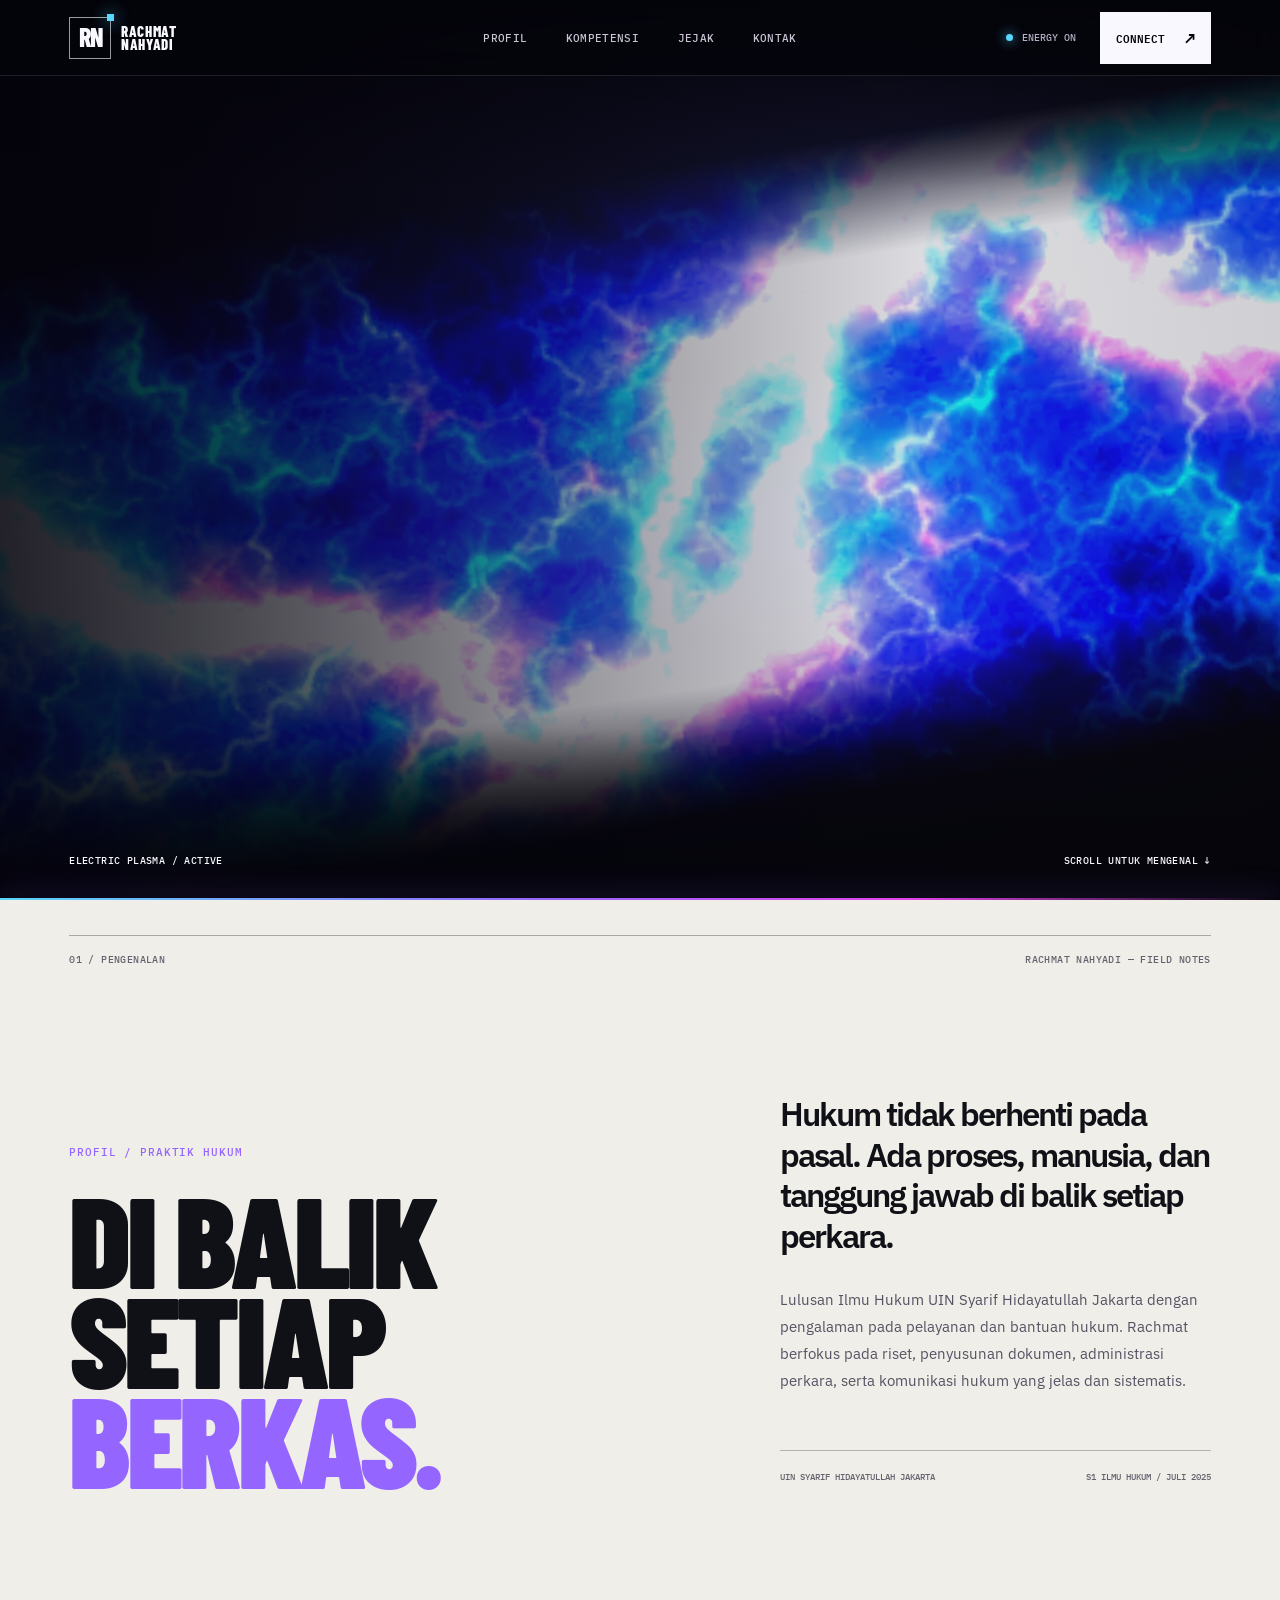
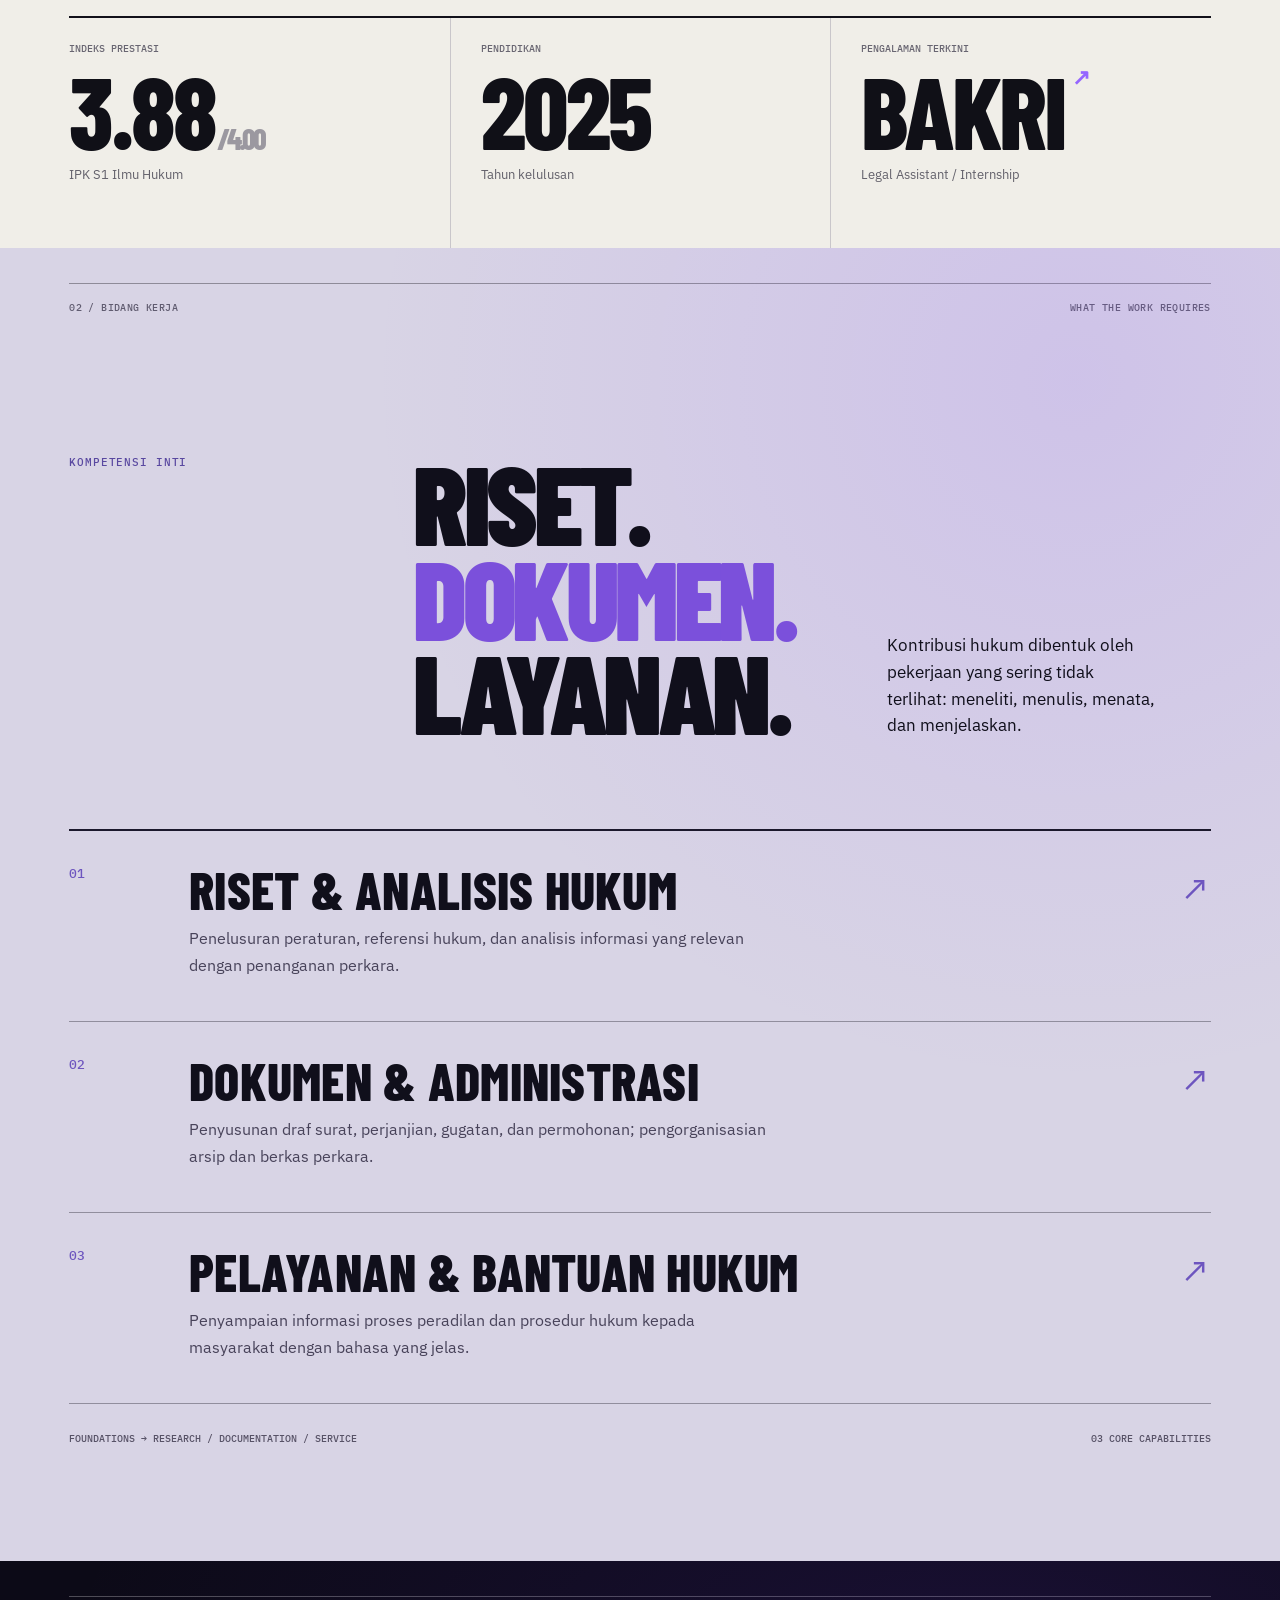
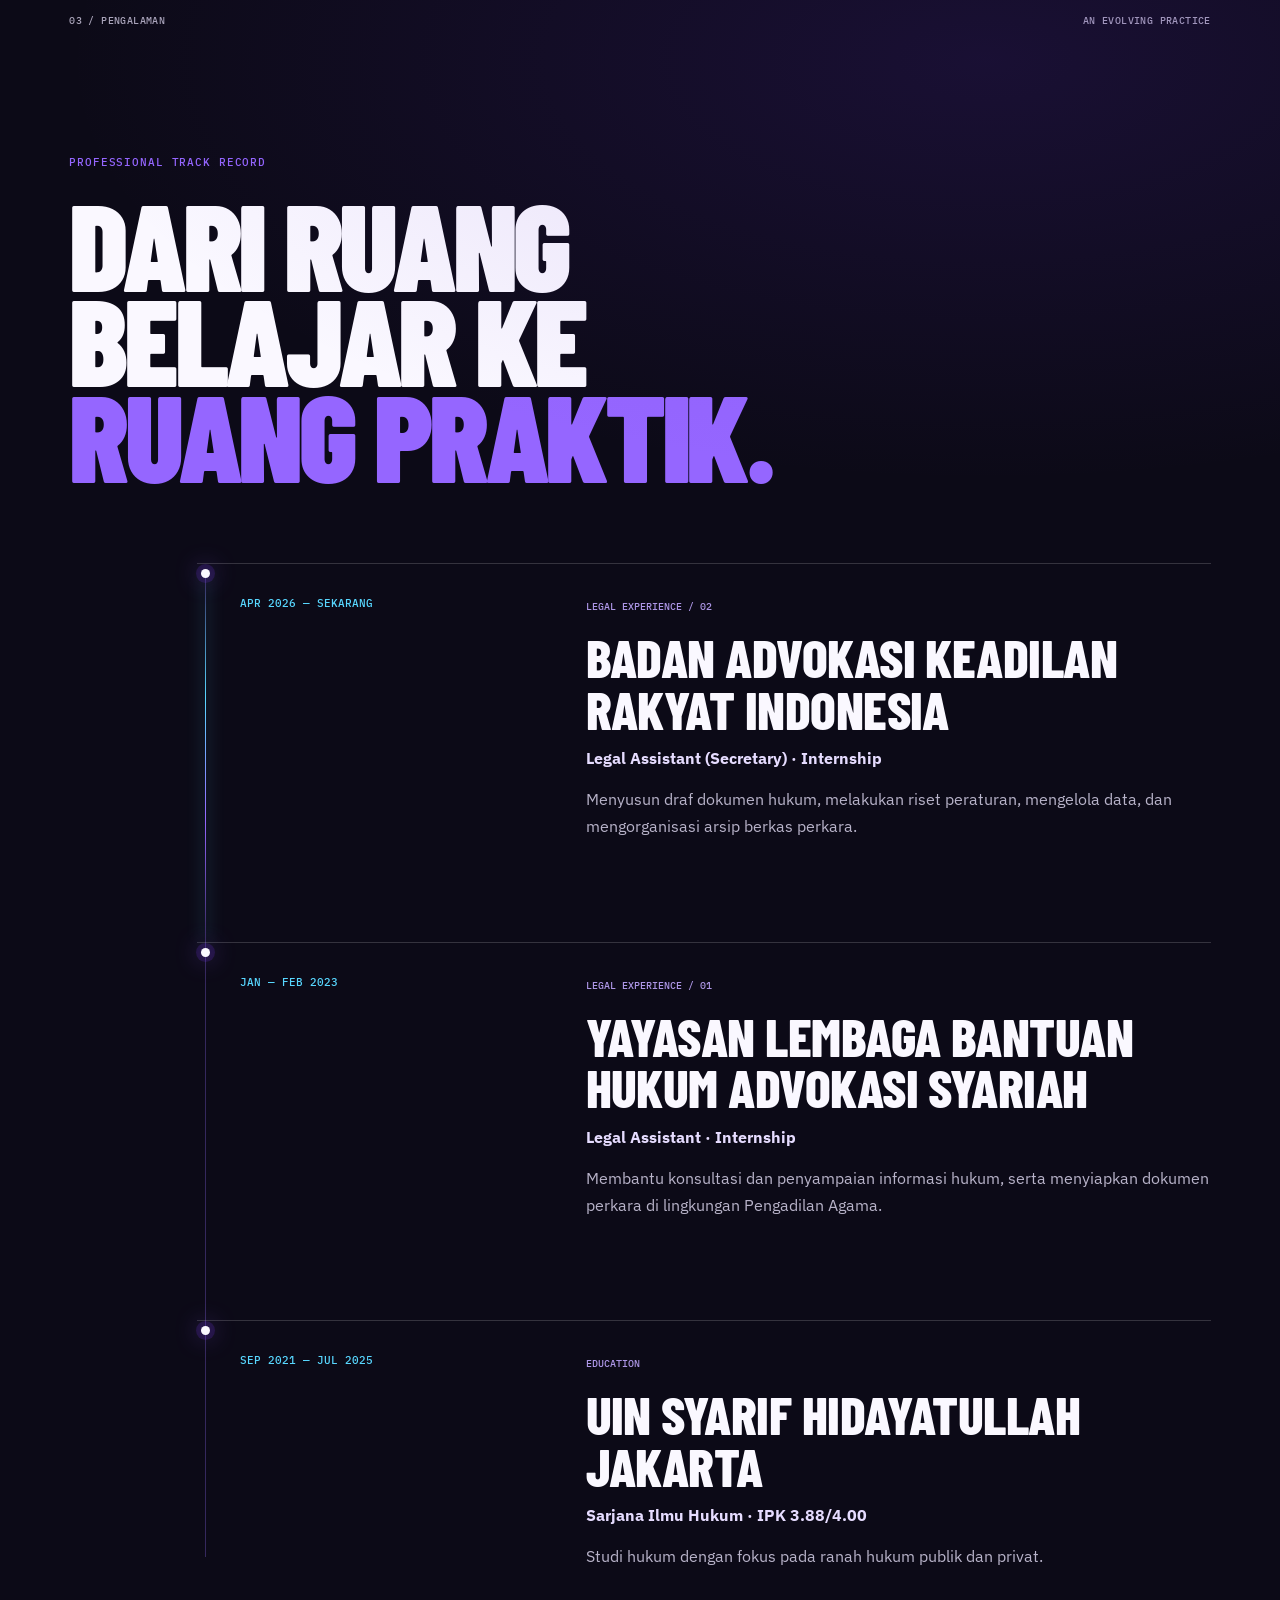
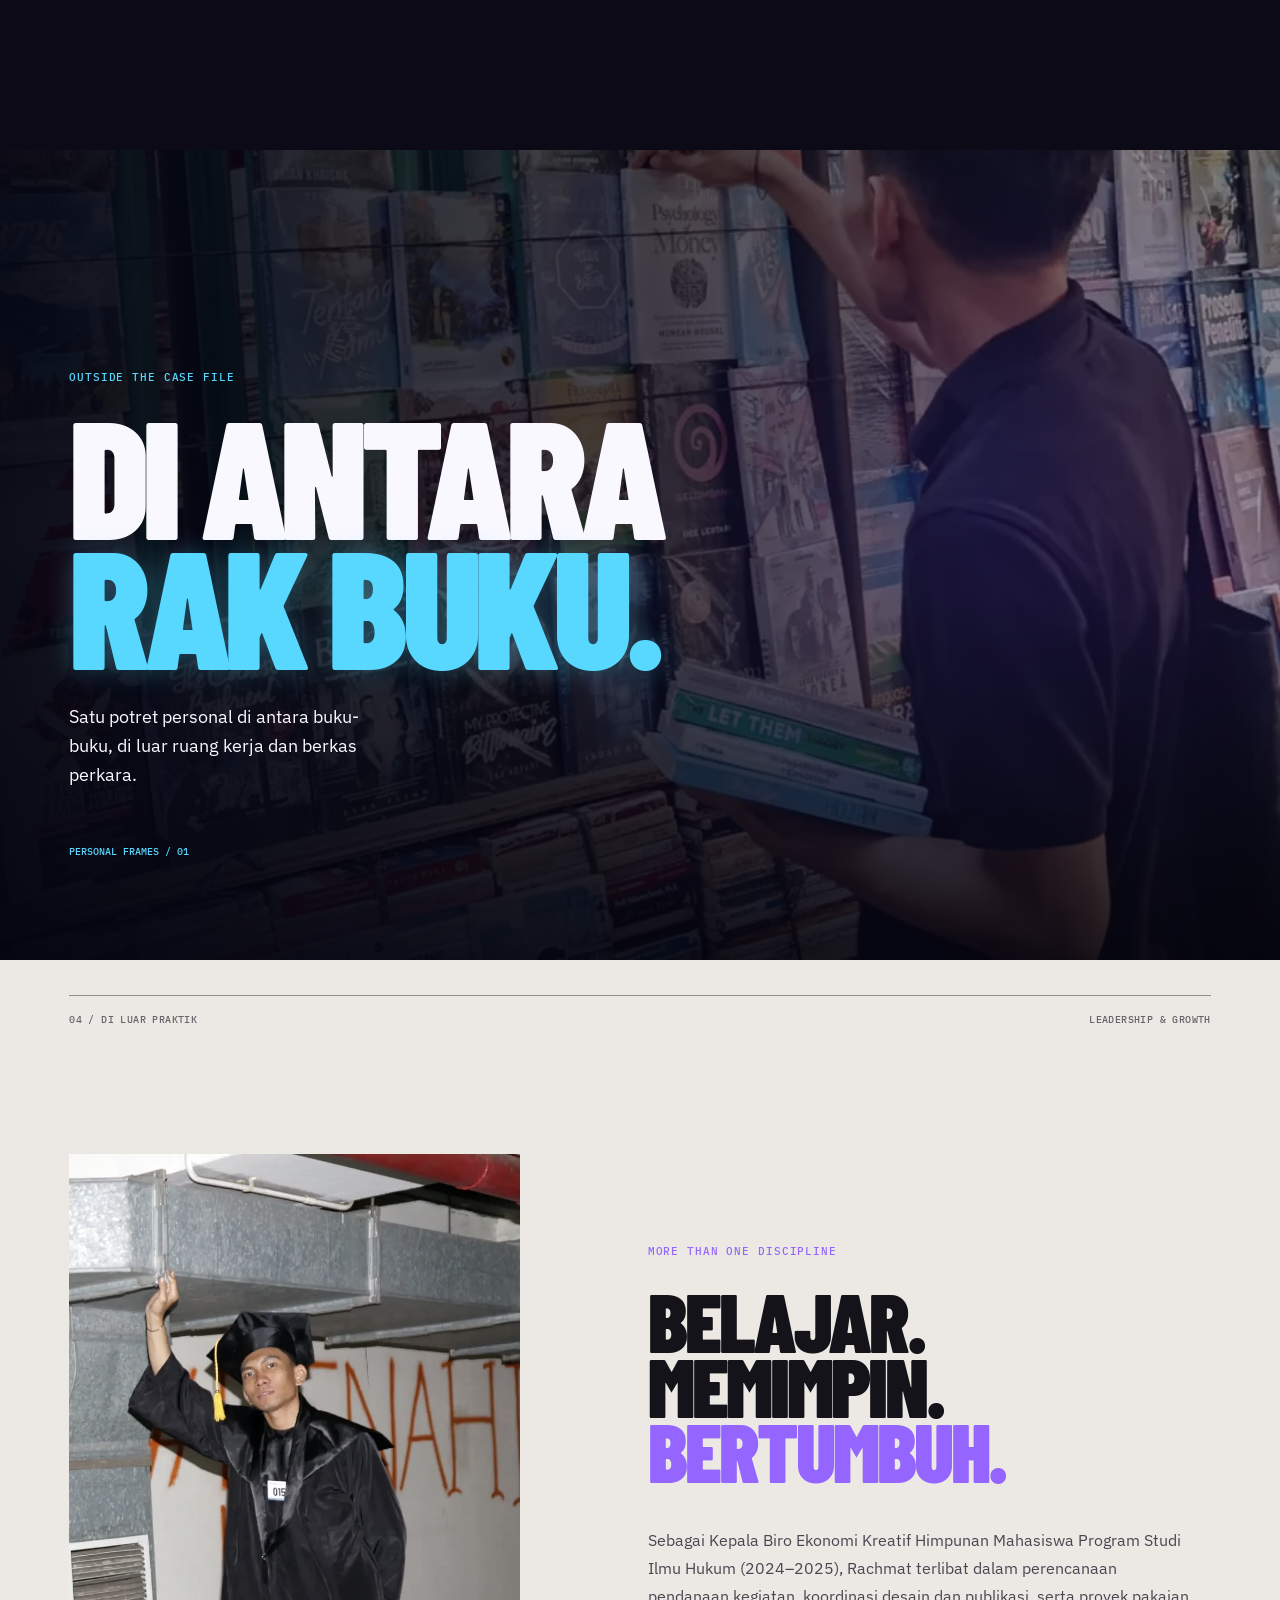
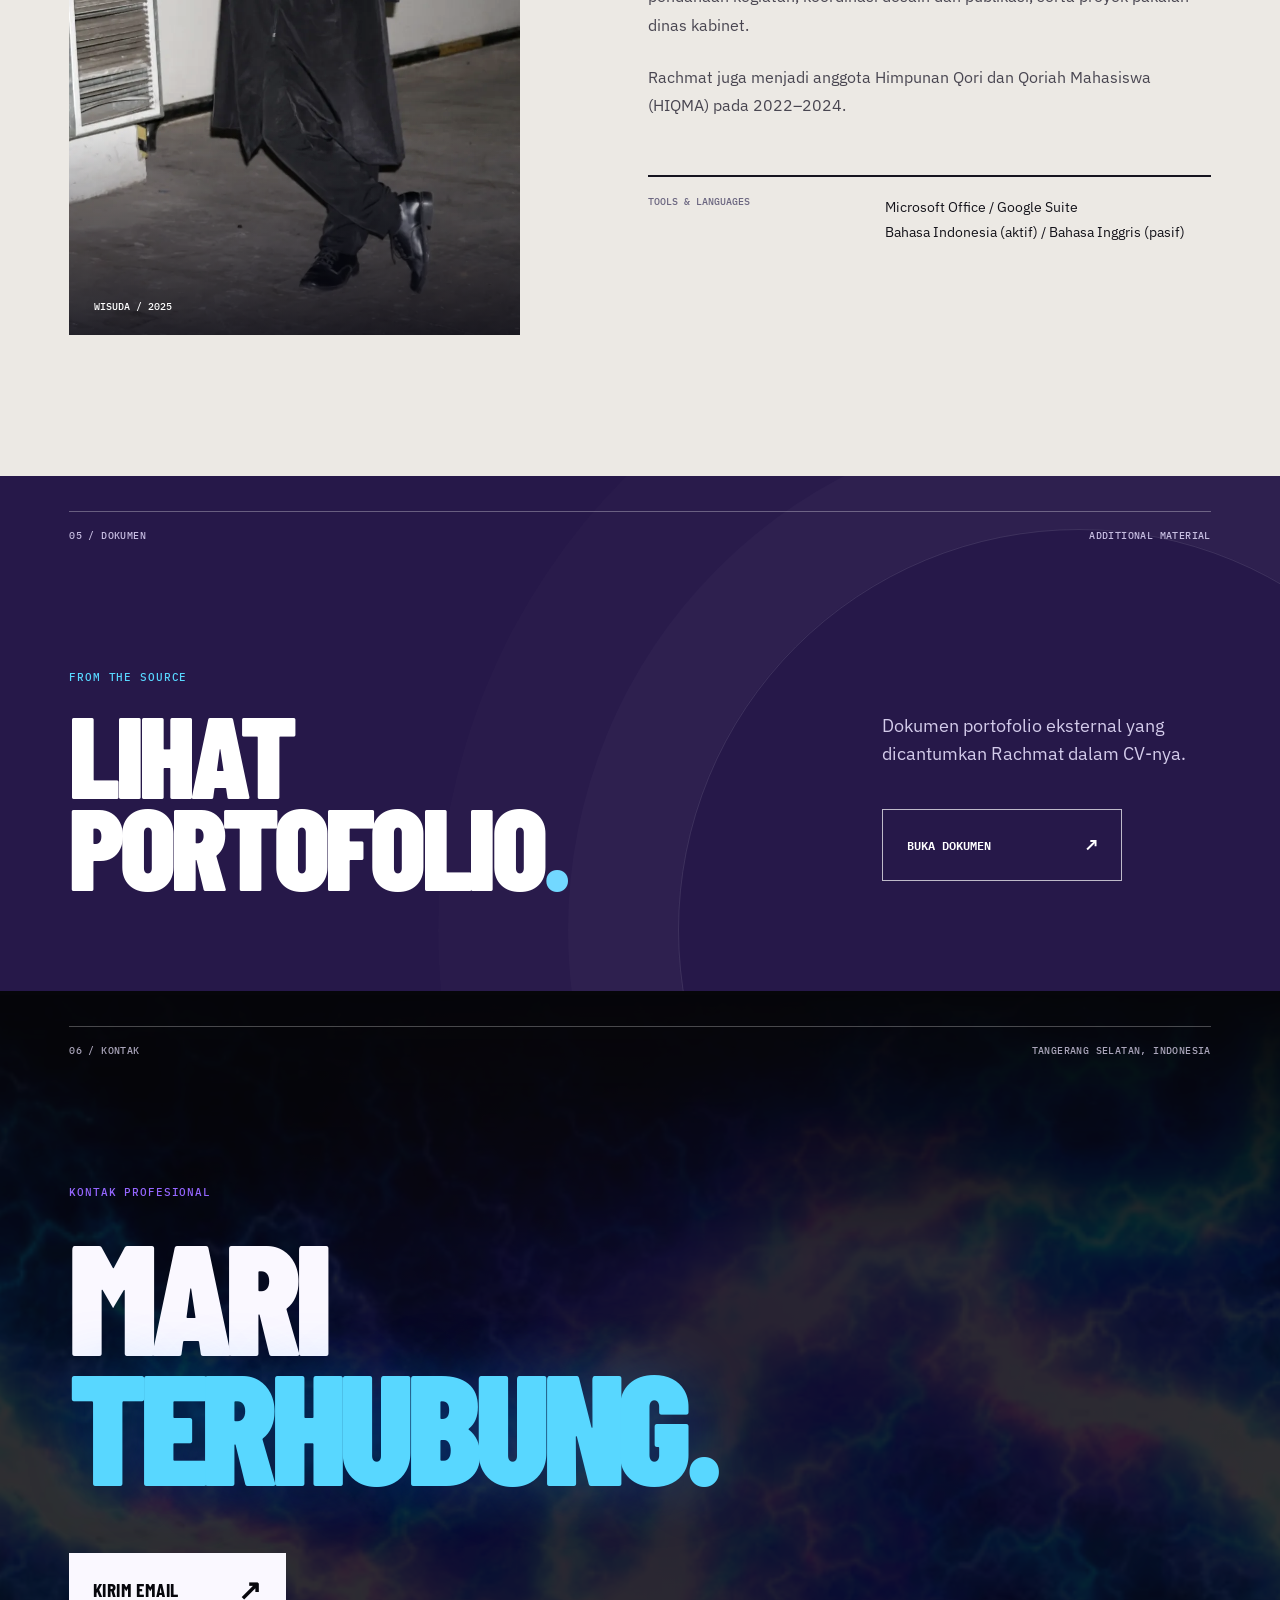
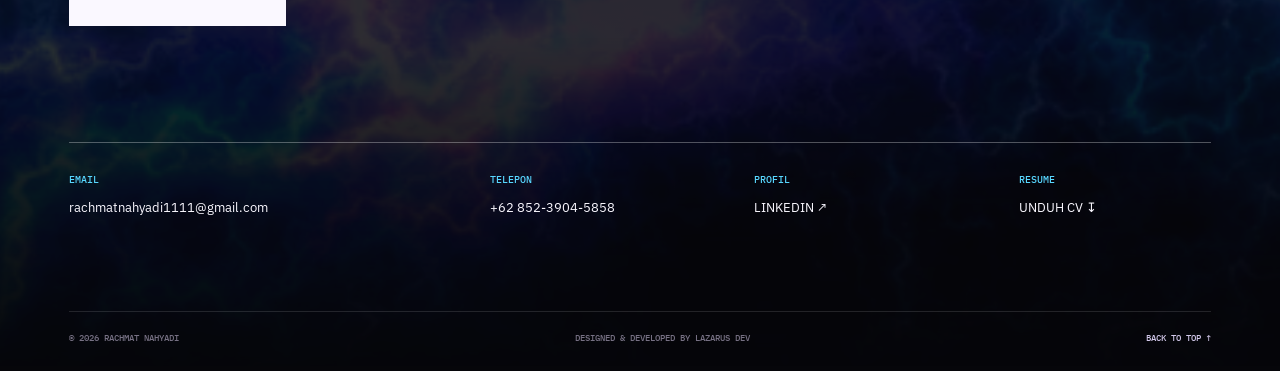
==== commit ce2dc3ac: "Redesign Rachmat hero into clean cinematic Thunderline composition" ====
--- a/index.html
+++ b/index.html
@@ -41,27 +41,47 @@
   </header>
 
   <main id="main">
-    <section class="hero" id="top" aria-labelledby="hero-name">
+    <section class="hero hero--refined" id="top" aria-labelledby="hero-name">
       <div class="hero-base" aria-hidden="true"></div>
       <div class="hero-electric" aria-hidden="true">
-        <video class="plasma-video" id="plasmaVideo" autoplay muted loop playsinline preload="auto" poster="assets/plasma-poster.webp">
-          <source src="assets/plasma-loop.webm" type="video/webm">
+        <video class="plasma-video" id="plasmaVideo" autoplay muted loop playsinline preload="metadata" poster="assets/plasma-poster.webp">
           <source src="assets/plasma-loop.mp4" type="video/mp4">
         </video>
       </div>
       <div class="hero-luminescence" aria-hidden="true"></div>
-      <div class="hero-photo" aria-hidden="true"><img src="assets/portrait-night.webp" width="1280" height="1280" alt="" fetchpriority="high"></div>
       <div class="hero-vignette" aria-hidden="true"></div>
-      <div class="hero-frame" aria-hidden="true"><span>IPK 3.88 / 4.00</span><span>LEGAL PORTFOLIO — TANGERANG SELATAN</span></div>
-      <div class="hero-content">
-        <p class="hero-overline"><span class="live-mark"></span> PORTOFOLIO HUKUM <span class="overline-rule"></span> VOL. 01 / 2026</p>
-        <div class="hero-type"><h1 id="hero-name"><span class="line-text">RACHMAT</span><span class="line-text line-last">NAHYADI<span class="name-period">.</span></span></h1></div>
-        <div class="hero-intro">
-          <div class="hero-role"><span class="role-index">01 / BIDANG PROFESIONAL</span><strong>LEGAL ASSISTANT<span class="role-slash"> / </span>SARJANA HUKUM</strong></div>
-          <p>Riset yang cermat. Dokumen yang tertata. Pendekatan hukum yang berpijak pada detail.</p>
+      <div class="hero-stage">
+        <div class="hero-topline">
+          <span><span class="hero-live"></span> PORTOFOLIO HUKUM</span>
+          <span>RACHMAT NAHYADI / 2026</span>
+        </div>
+        <div class="hero-layout">
+          <div class="hero-copy">
+            <p class="hero-eyebrow">LEGAL ASSISTANT <span aria-hidden="true">/</span> SARJANA HUKUM</p>
+            <h1 class="hero-name" id="hero-name"><span>RACHMAT</span><span>NAHYADI<span class="hero-period">.</span></span></h1>
+            <div class="hero-description">
+              <p>Riset yang cermat.<br>Dokumen yang tertata.<br>Pelayanan hukum yang jelas.</p>
+              <span>Lulusan S1 Ilmu Hukum UIN Syarif Hidayatullah Jakarta. Berpengalaman dalam bantuan hukum, riset, serta administrasi perkara.</span>
+            </div>
+            <div class="hero-cta-group">
+              <a href="#profil" class="hero-main-cta">TELUSURI PROFIL <span aria-hidden="true">↘</span></a>
+              <a href="assets/CV-Rachmat-Nahyadi.pdf" class="hero-text-cta" download>UNDUH CV <span aria-hidden="true">↧</span></a>
+            </div>
+            <div class="hero-credential">
+              <span><strong>3.88</strong><small>IPK / 4.00</small></span>
+              <span><strong>2025</strong><small>SARJANA HUKUM</small></span>
+            </div>
+          </div>
+          <figure class="hero-portrait">
+            <div class="hero-portrait-image"><img src="assets/portrait-night.webp" width="1280" height="1280" alt="Rachmat Nahyadi dengan latar pemandangan kota pada malam hari" fetchpriority="high"></div>
+            <figcaption><span>RACHMAT NAHYADI</span><span>TANGERANG SELATAN, INDONESIA</span></figcaption>
+          </figure>
+        </div>
+        <div class="hero-bottom">
+          <span class="hero-scroll-note">ELECTRIC PLASMA / ACTIVE</span>
+          <a href="#profil" class="hero-scroll-link">SCROLL UNTUK MENGENAL <span aria-hidden="true">↓</span></a>
         </div>
       </div>
-      <div class="hero-bottom"><span class="signal-label"><span class="signal-wave" aria-hidden="true"></span> <span>BERGERAK DENGAN PRESISI</span></span><a href="#profil" class="scroll-direct">JELAJAHI PROFIL <span aria-hidden="true">↓</span></a></div>
       <div class="hero-bottom-line" aria-hidden="true"></div>
     </section>
 
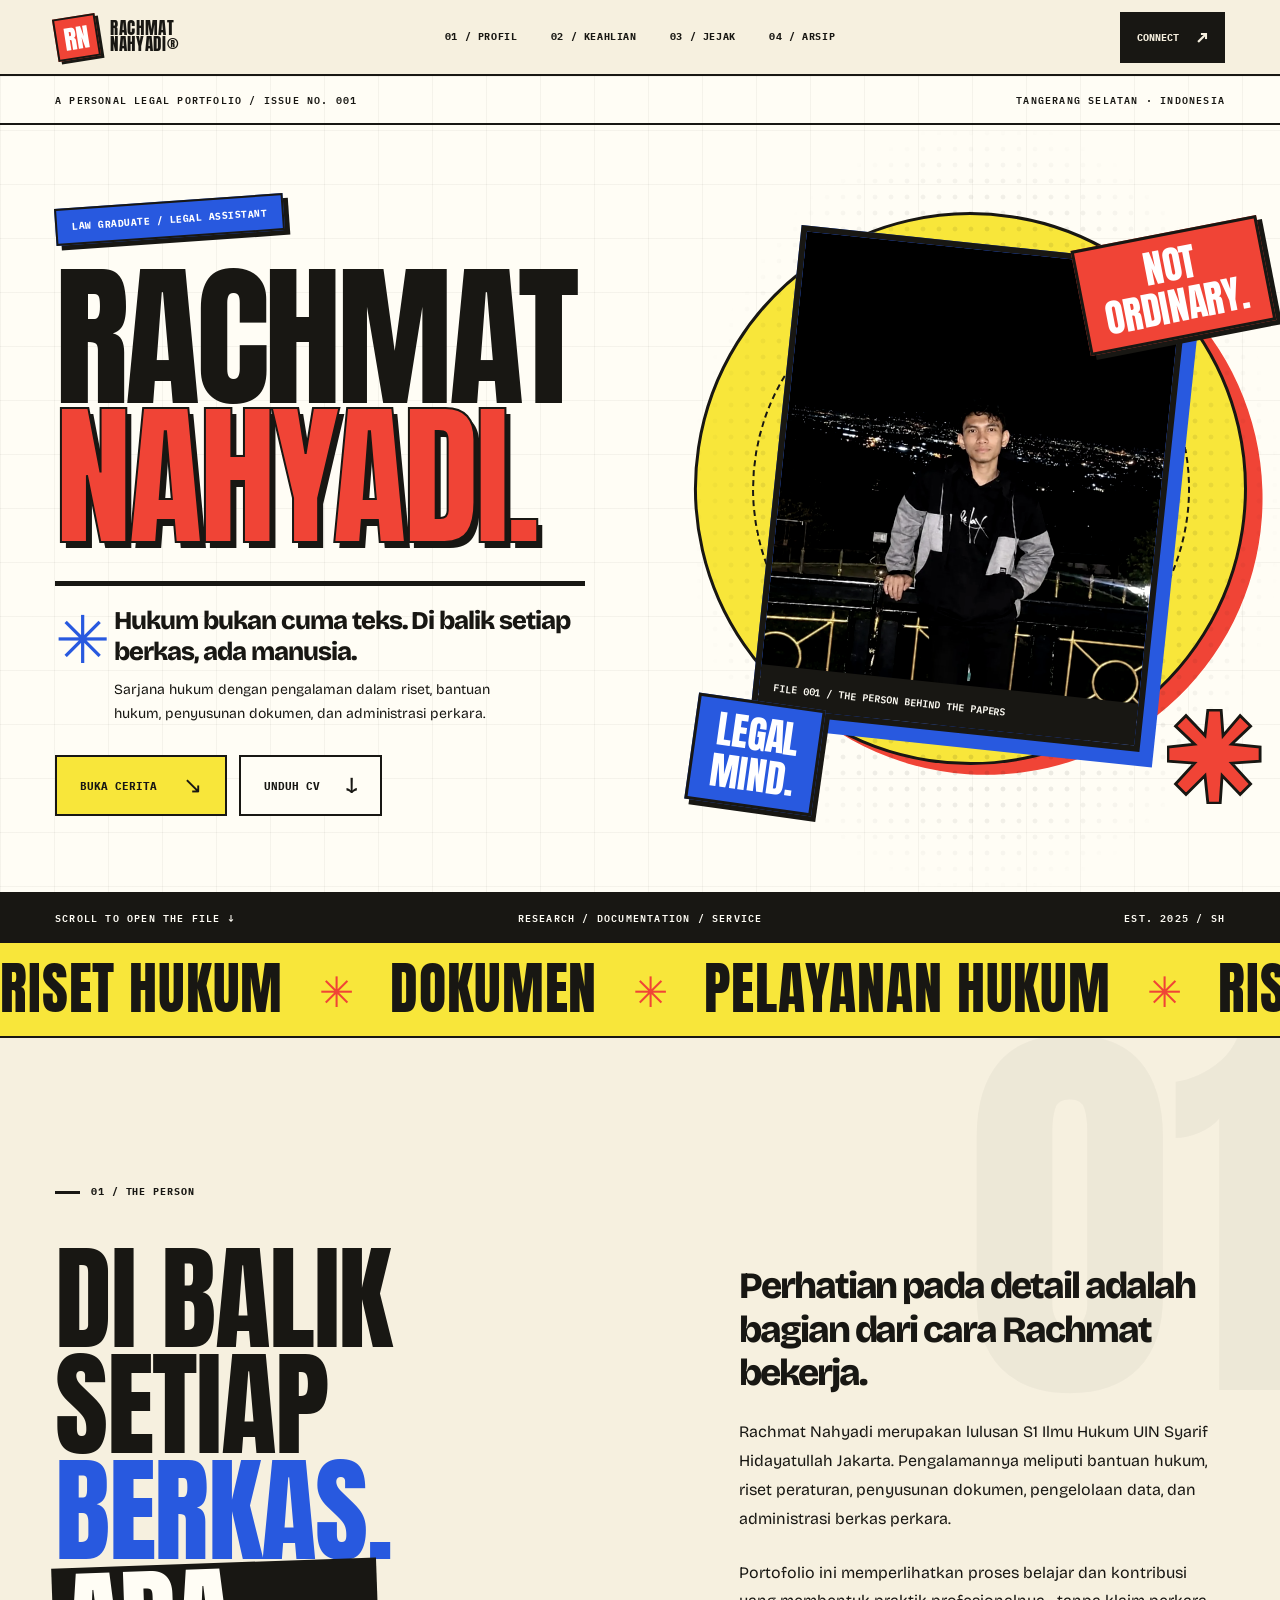
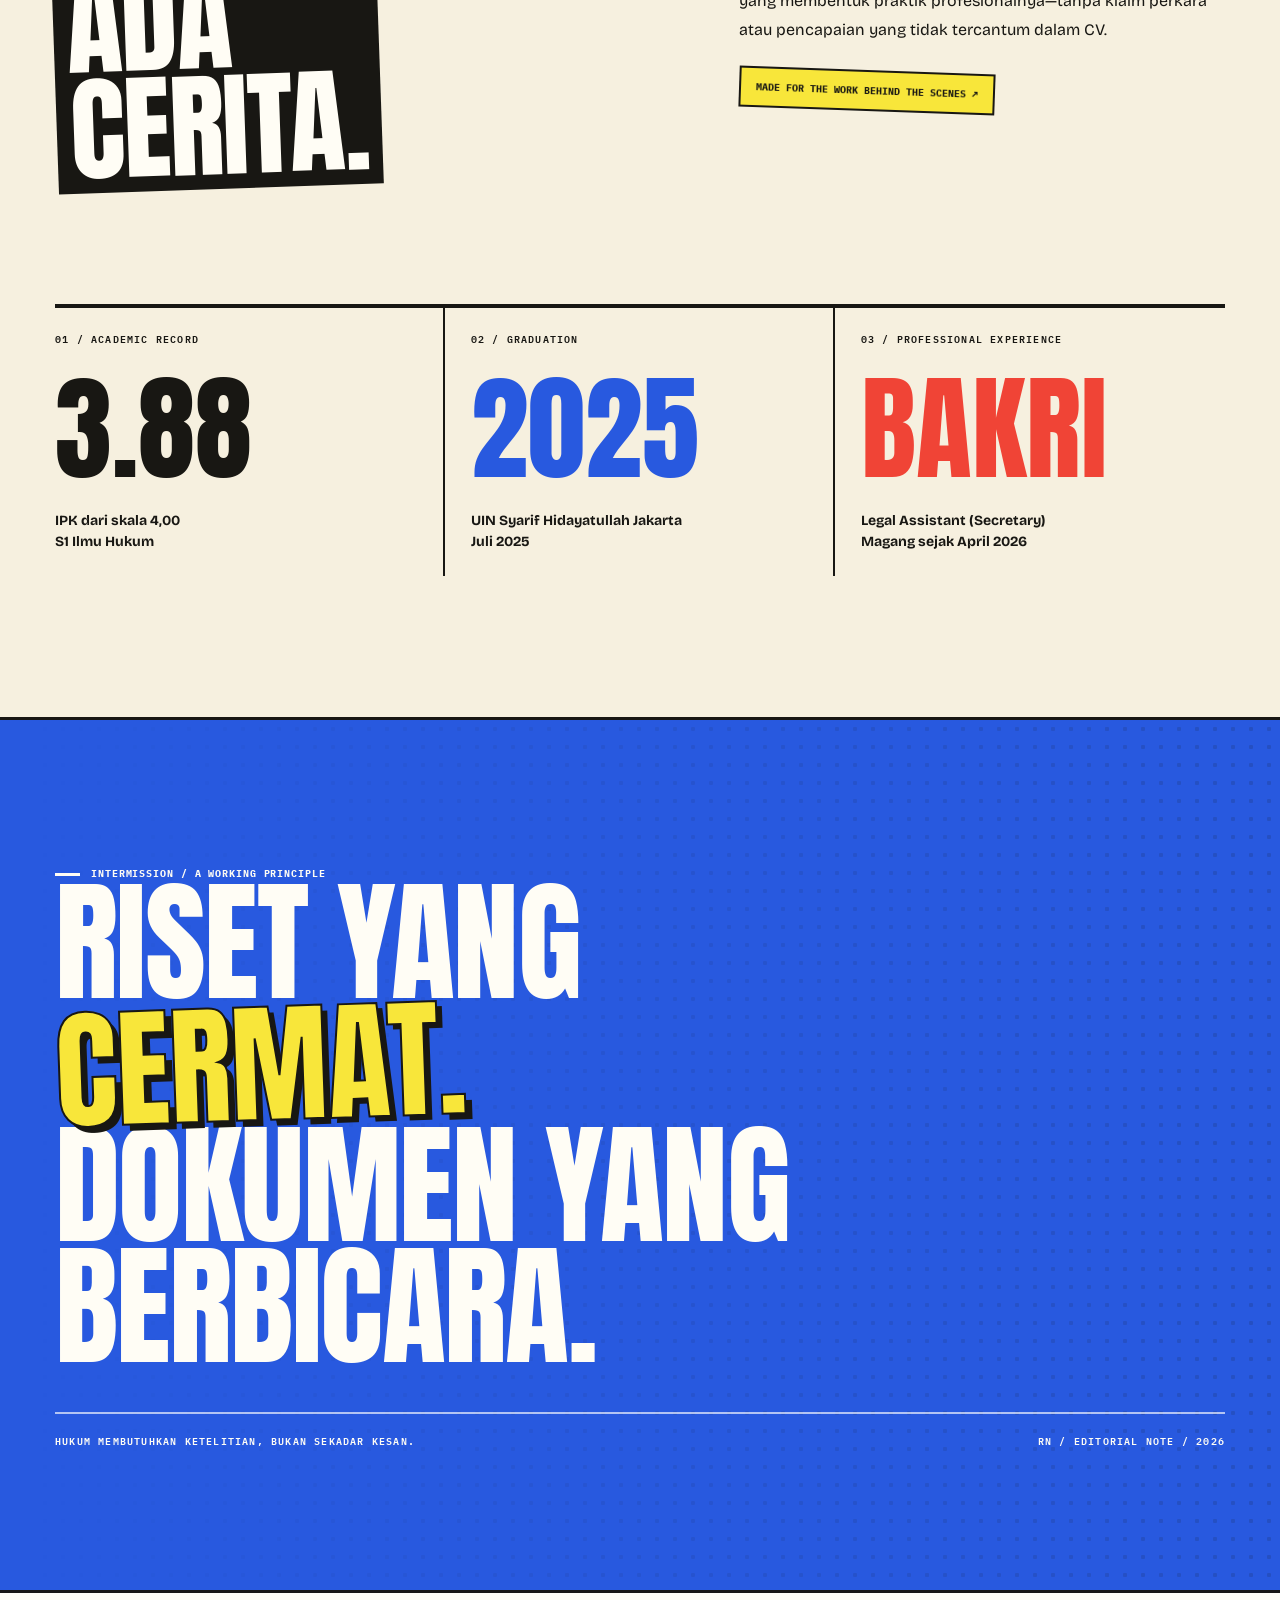
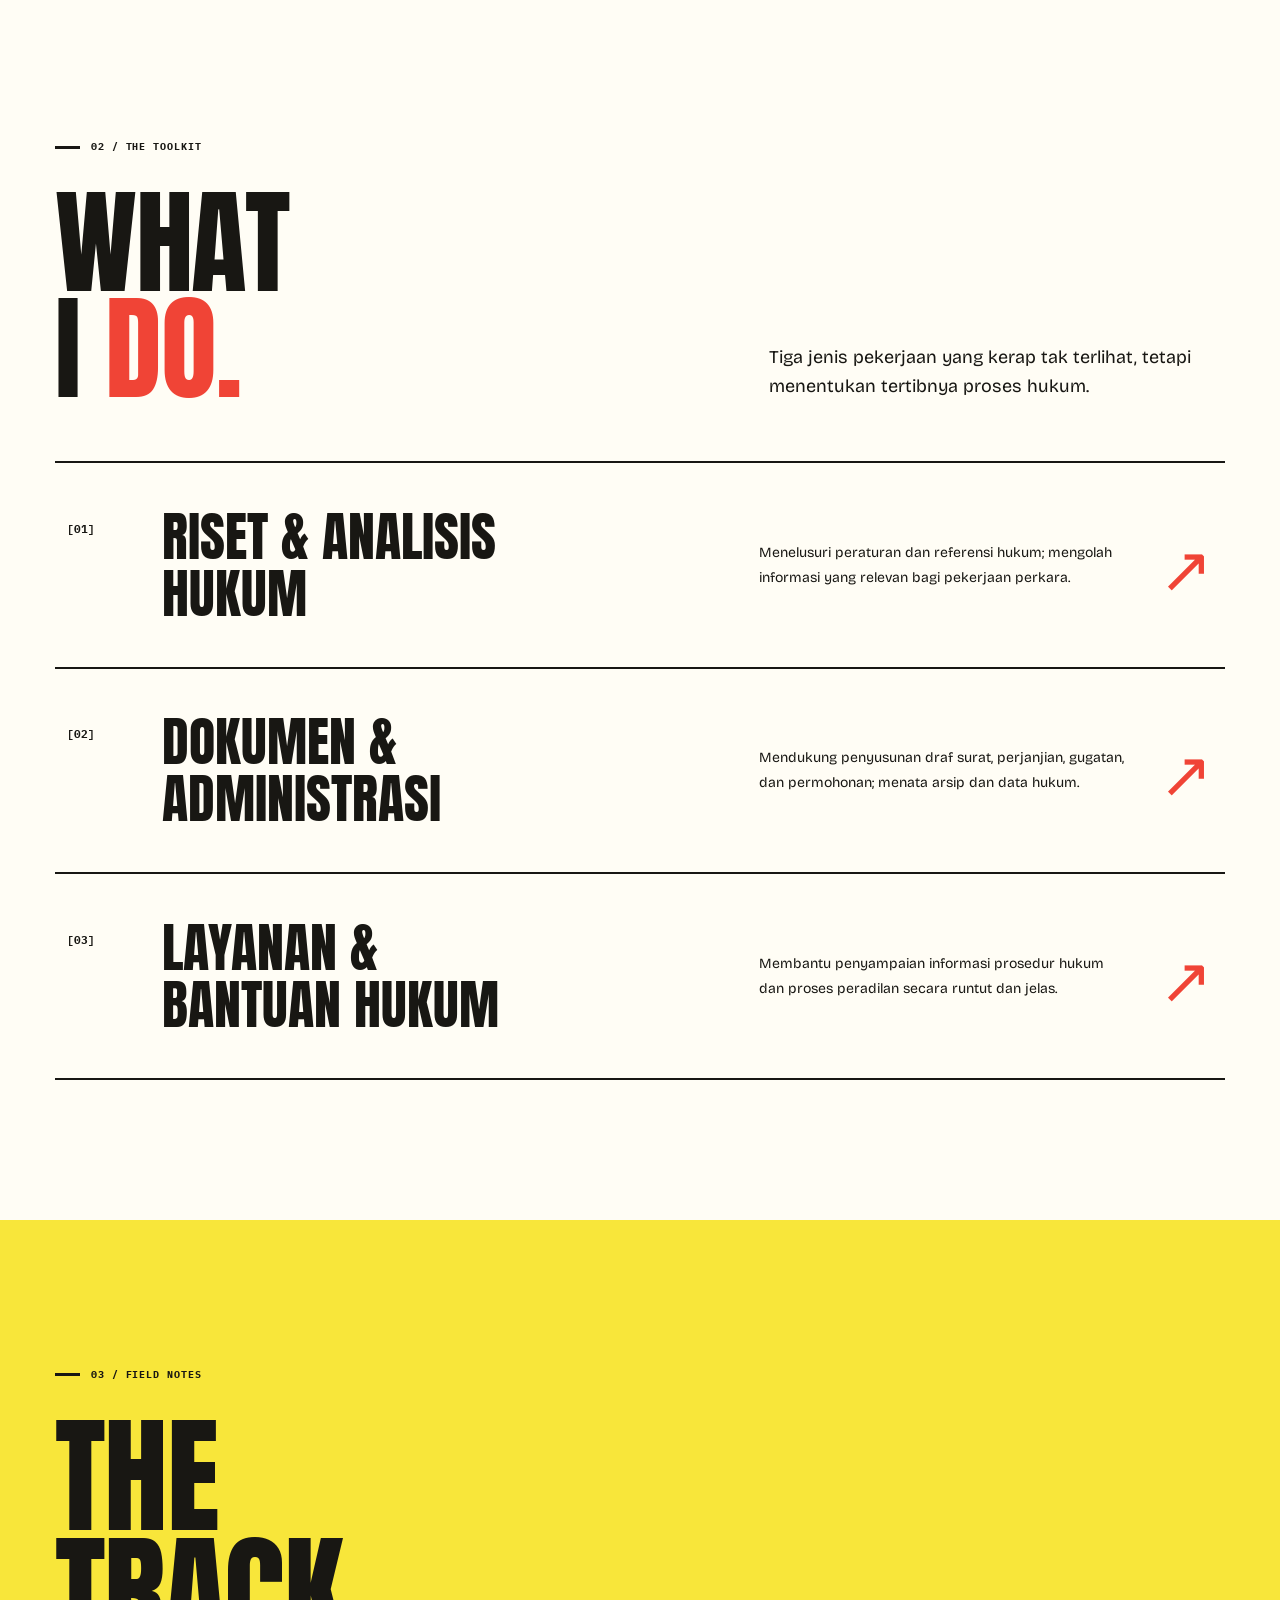
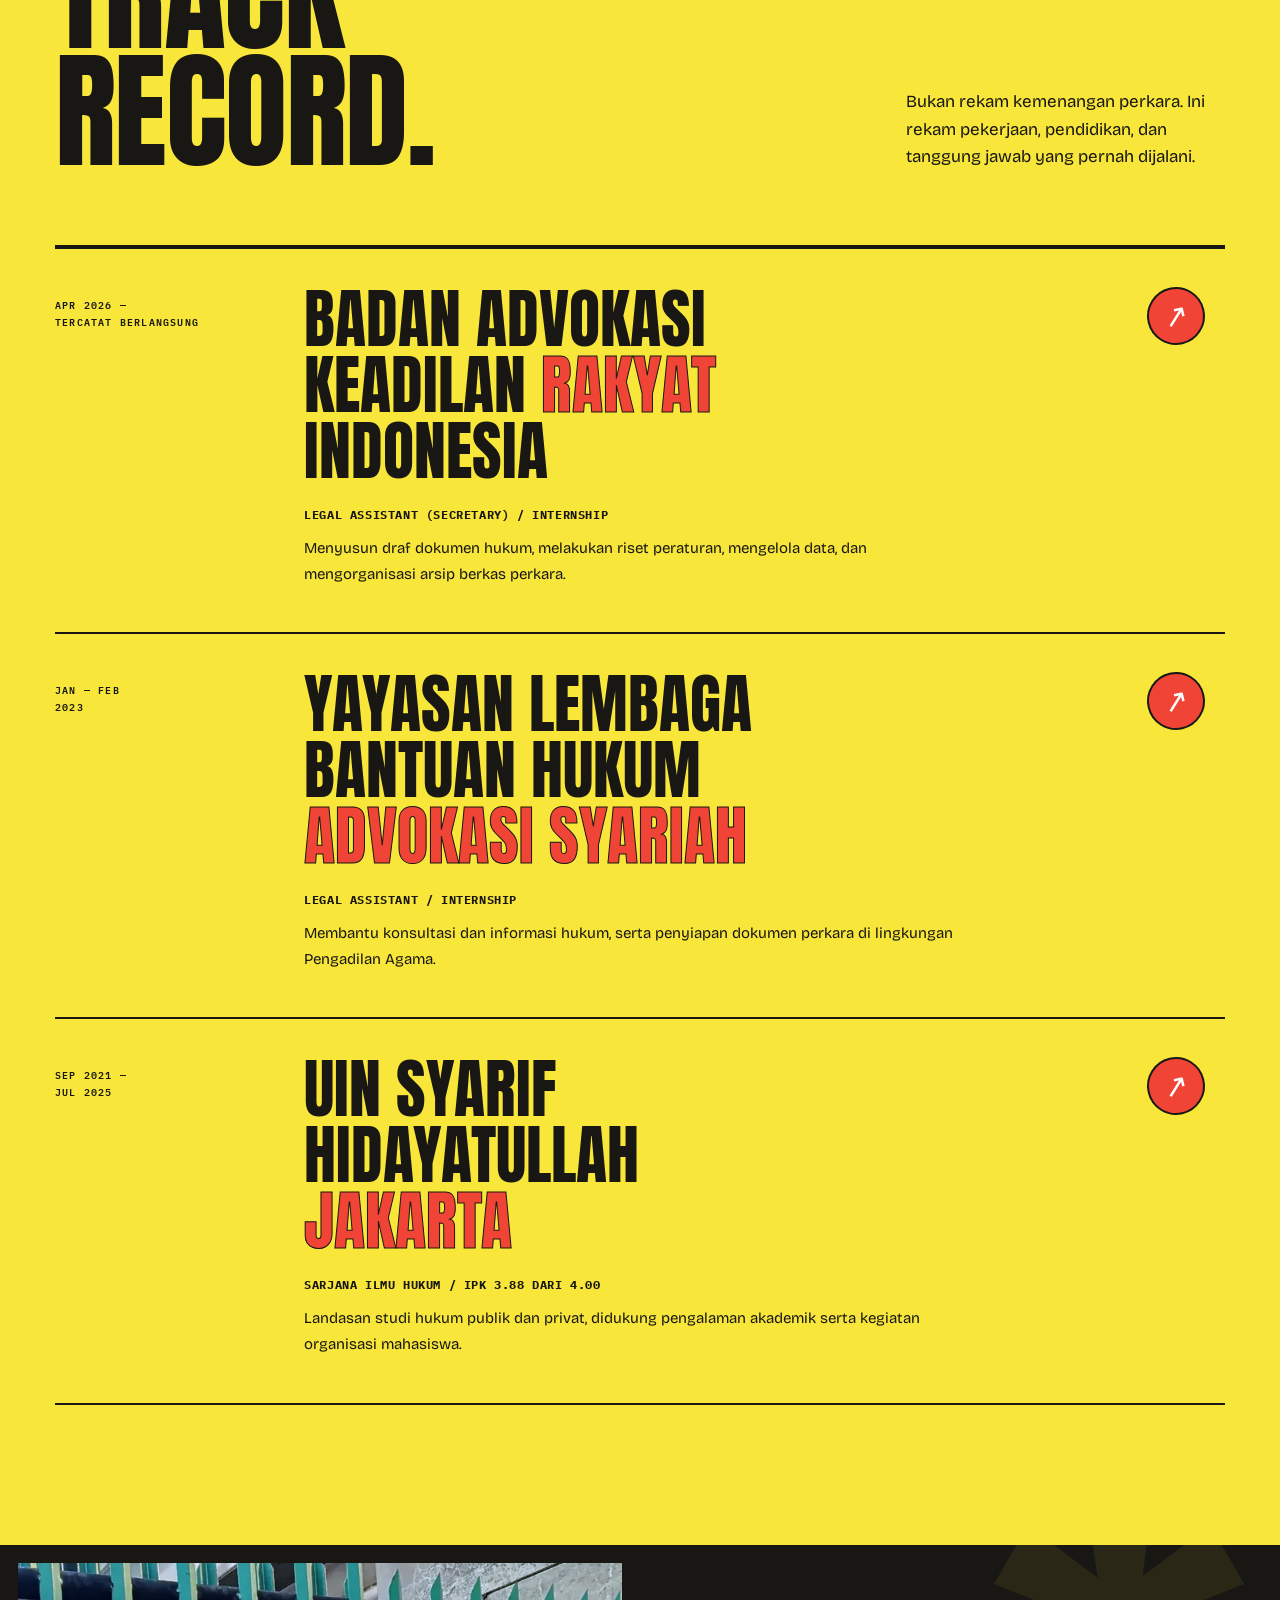
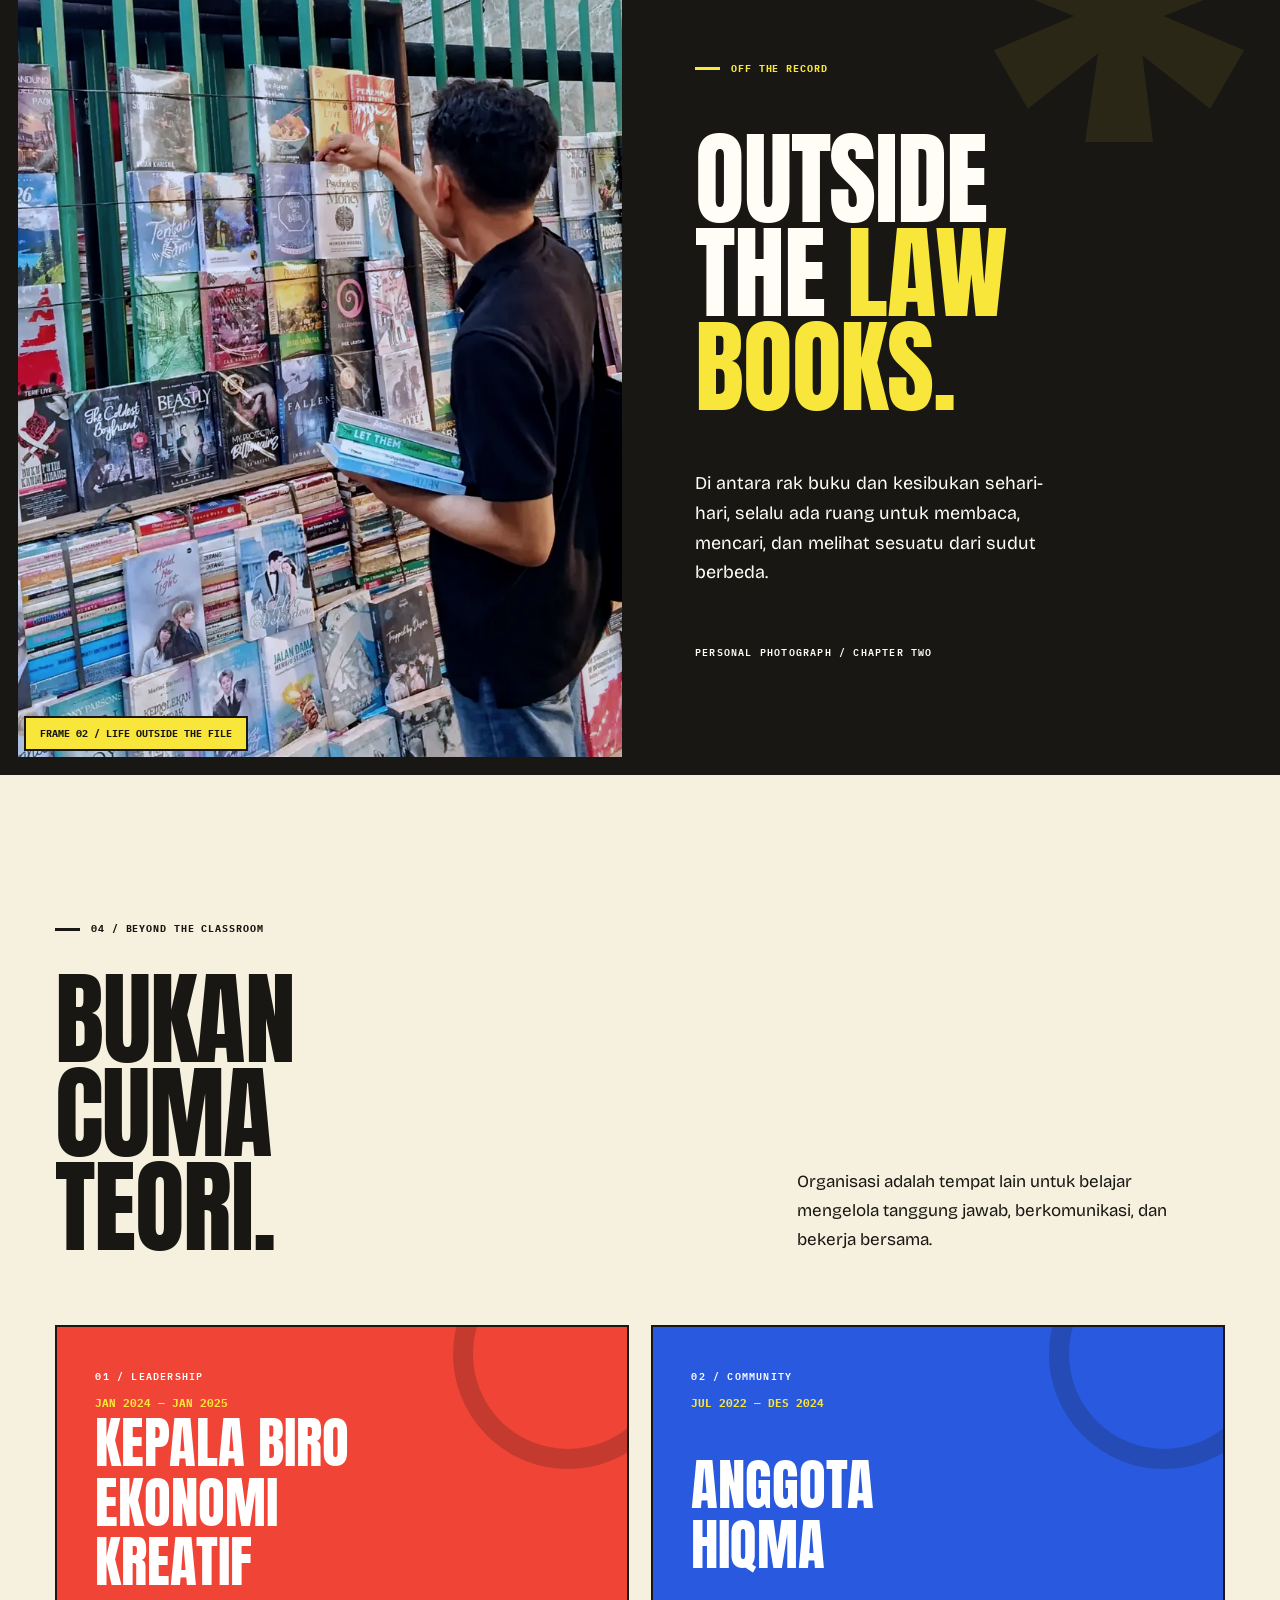
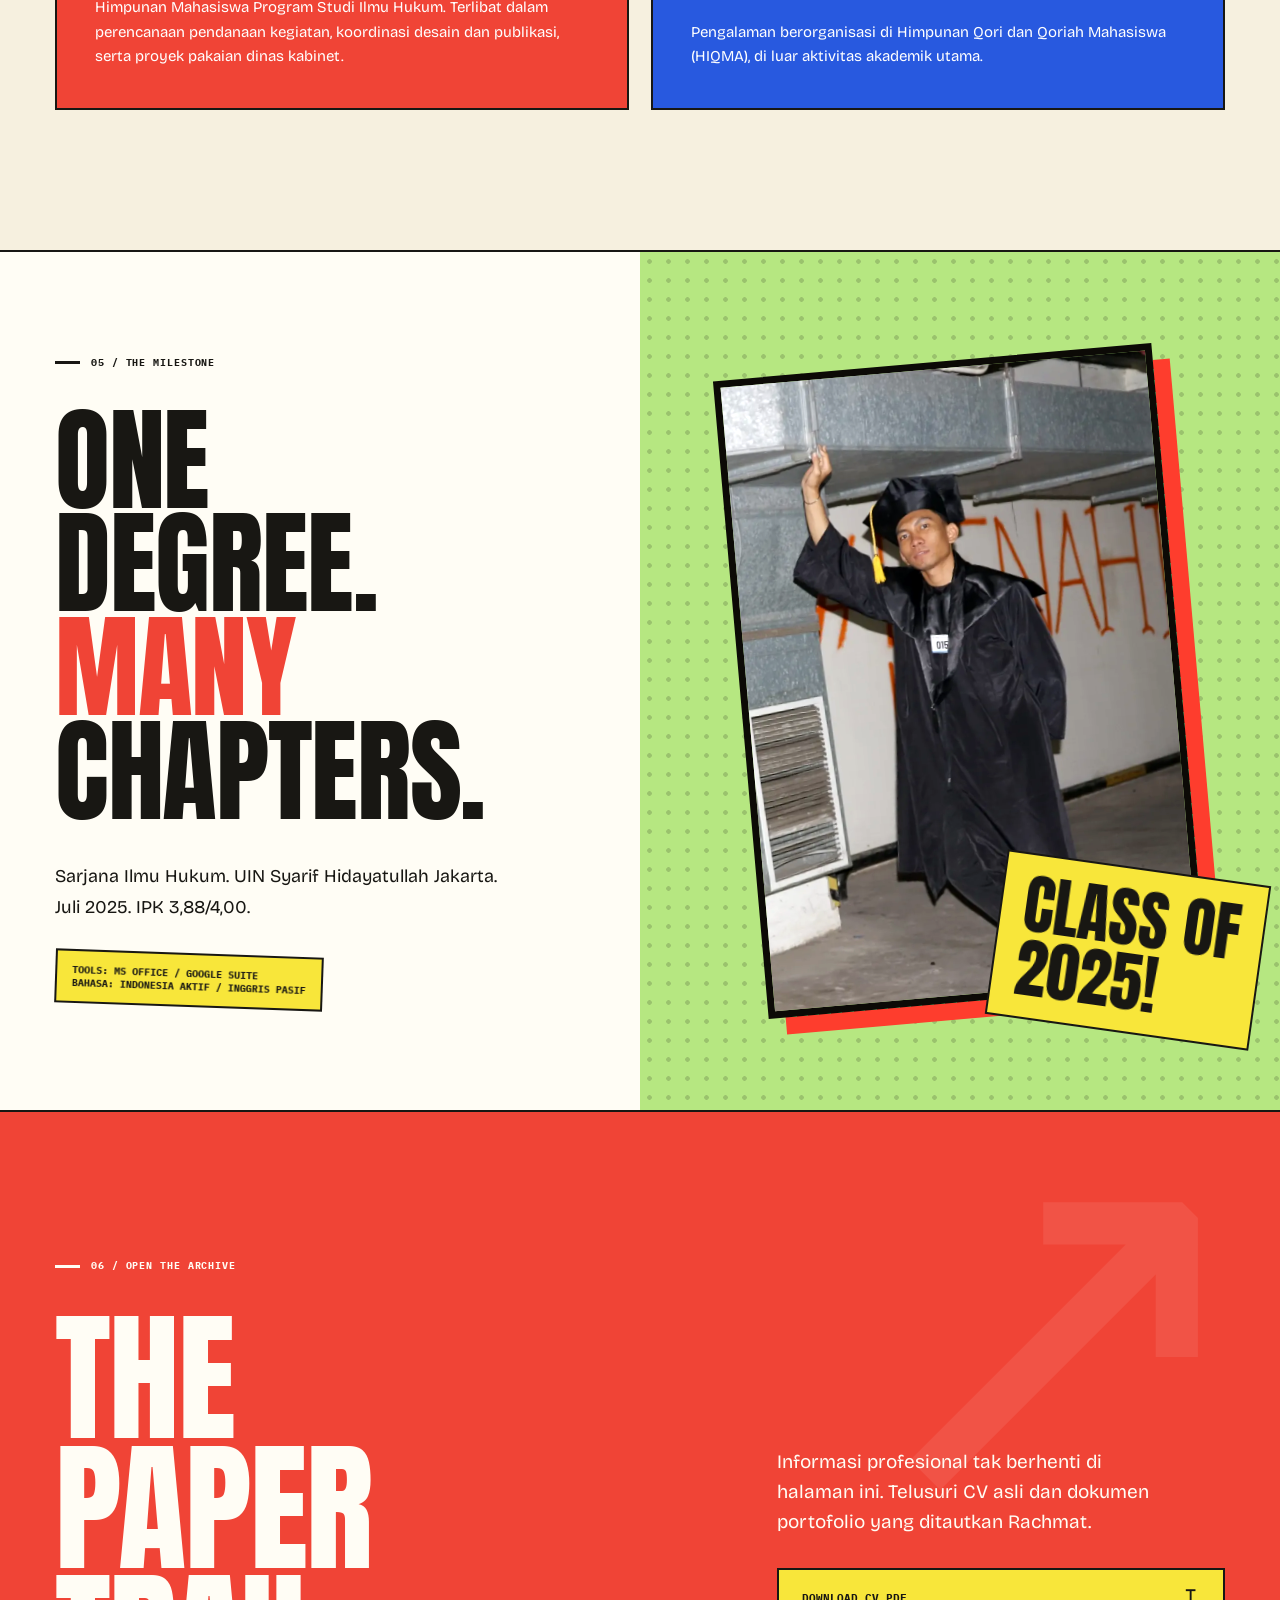
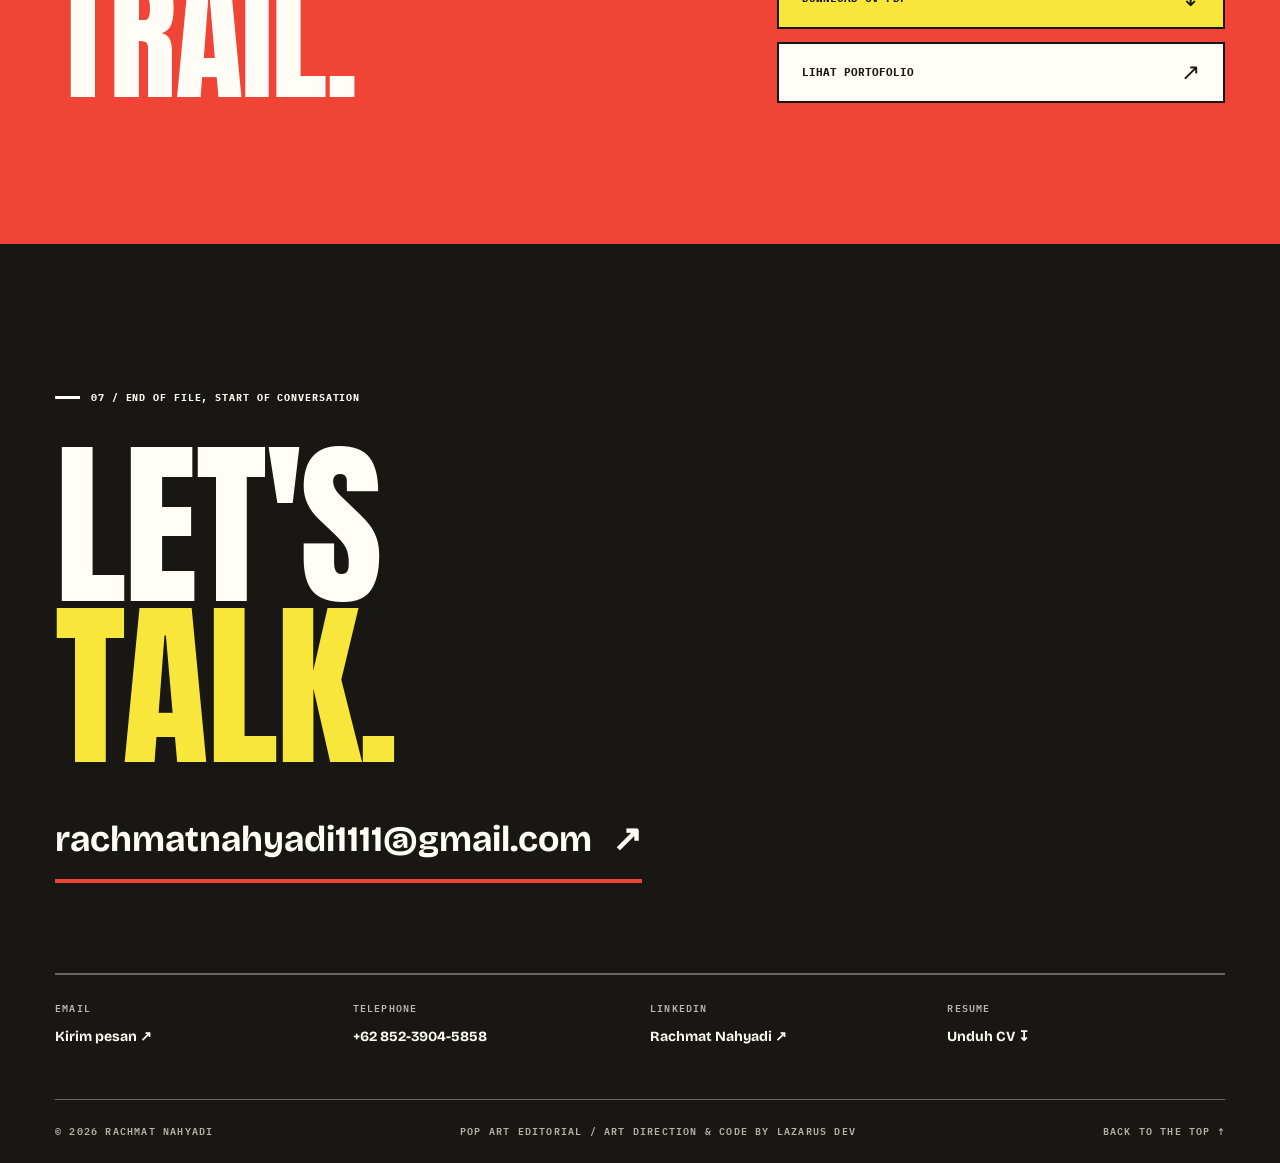
==== commit 0e66eed6: "feat: reconstruct Rachmat portfolio from scratch as bold Pop Art editorial" ====
--- a/index.html
+++ b/index.html
@@ -1,160 +1,110 @@
 <!doctype html>
 <html lang="id">
 <head>
-  <meta charset="utf-8">
-  <meta name="viewport" content="width=device-width, initial-scale=1">
-  <meta name="theme-color" content="#07070d">
-  <meta name="description" content="Rachmat Nahyadi — lulusan Ilmu Hukum UIN Syarif Hidayatullah Jakarta. Pengalaman dalam bantuan hukum, riset, administrasi, dan pengelolaan dokumen hukum.">
-  <meta property="og:title" content="Rachmat Nahyadi — Legal Portfolio">
-  <meta property="og:description" content="Riset, pendampingan, dan dokumentasi hukum dengan perhatian pada setiap detail.">
-  <meta property="og:type" content="website">
-  <meta property="og:image" content="assets/portrait-night.webp">
-  <title>Rachmat Nahyadi — Legal Portfolio</title>
-  <link rel="preconnect" href="https://fonts.googleapis.com">
-  <link rel="preconnect" href="https://fonts.gstatic.com" crossorigin>
-  <link href="https://fonts.googleapis.com/css2?family=Barlow+Condensed:wght@500;600;700;800;900&family=IBM+Plex+Sans:wght@400;500;600;700&family=IBM+Plex+Mono:wght@400;500;600&display=swap" rel="stylesheet">
-  <link rel="preload" as="image" href="assets/portrait-night.webp">
-  <link rel="stylesheet" href="styles.css">
-  <script defer src="script.js"></script>
+<meta charset="utf-8">
+<meta name="viewport" content="width=device-width,initial-scale=1">
+<meta name="theme-color" content="#f6f0df">
+<meta name="description" content="Rachmat Nahyadi — sarjana hukum, legal assistant, dan pegiat riset hukum. Portofolio personal dalam bahasa visual Pop Art editorial.">
+<meta property="og:type" content="website">
+<meta property="og:title" content="Rachmat Nahyadi — Legal, Loud & Clear">
+<meta property="og:description" content="Riset. Dokumen. Pelayanan hukum. Sebuah portofolio yang tidak mau diam.">
+<meta property="og:image" content="assets/portrait-night.webp">
+<title>Rachmat Nahyadi® — Legal, Loud & Clear</title>
+<link rel="preconnect" href="https://fonts.googleapis.com">
+<link rel="preconnect" href="https://fonts.gstatic.com" crossorigin>
+<link href="https://fonts.googleapis.com/css2?family=Anton&family=Bricolage+Grotesque:opsz,wght@12..96,400;12..96,500;12..96,600;12..96,700;12..96,800&family=IBM+Plex+Mono:wght@400;500;600;700&display=swap" rel="stylesheet">
+<link rel="preload" href="assets/portrait-night.webp" as="image">
+<style>
+:root{--cream:#f6f0df;--white:#fffdf5;--ink:#181713;--red:#f04436;--blue:#2859df;--yellow:#f8e63a;--lime:#b6e781;--line:2px solid var(--ink);--space:clamp(19px,4.3vw,78px);--display:'Anton',Impact,'Arial Narrow',sans-serif;--body:'Bricolage Grotesque',Arial,sans-serif;--mono:'IBM Plex Mono',Consolas,monospace;--ease:cubic-bezier(.16,1,.3,1)}
+*,*:before,*:after{box-sizing:border-box}html{scroll-behavior:smooth;scroll-padding-top:82px}body{margin:0;min-width:320px;overflow-x:clip;background:var(--cream);color:var(--ink);font-family:var(--body);-webkit-font-smoothing:antialiased}a{color:inherit;text-decoration:none}button{font:inherit;cursor:pointer}img{display:block;max-width:100%}h1,h2,h3,p,figure{margin:0}::selection{background:var(--red);color:white}a:focus-visible,button:focus-visible,summary:focus-visible{outline:3px solid var(--blue);outline-offset:4px}.skip{position:fixed;top:-90px;left:10px;z-index:999;background:var(--yellow);padding:12px}.skip:focus{top:9px}
+.mono{font:600 10px/1.65 var(--mono);letter-spacing:.12em;text-transform:uppercase}.display{font-family:var(--display);text-transform:uppercase;font-weight:400;line-height:.92;letter-spacing:-.012em}.section-pad{padding:clamp(90px,11vw,170px) var(--space)}.label{font:700 10px/1.6 var(--mono);text-transform:uppercase;letter-spacing:.09em;display:inline-flex;align-items:center;gap:11px}.label:before{content:'';width:25px;height:3px;background:currentColor;flex:none}.jump{display:inline-flex;align-items:center;justify-content:space-between;gap:26px;border:var(--line);padding:17px 23px;background:var(--yellow);font:700 11px/1.3 var(--mono);text-transform:uppercase;min-height:60px;transition:transform .2s,box-shadow .2s}.jump.alt{background:var(--white)}.jump:hover{transform:translate(-4px,-4px);box-shadow:6px 6px 0 var(--ink)}.jump b{font:500 23px/1 var(--body)}.top-progress{position:fixed;top:0;left:0;width:0;height:5px;z-index:150;background:var(--red);pointer-events:none}
+header{position:fixed;top:0;left:0;right:0;z-index:120;display:grid;grid-template-columns:1fr auto 1fr;align-items:center;gap:24px;background:var(--cream);height:76px;border-bottom:var(--line);padding:0 var(--space)}.brand{display:flex;align-items:center;gap:12px;min-width:0}.brand-icon{display:grid;place-items:center;width:43px;height:43px;background:var(--red);color:white;border:var(--line);transform:rotate(-9deg);box-shadow:3px 3px 0 var(--ink);font:400 26px/1 var(--display);flex:none}.brand-words{font:400 17px/.94 var(--display);letter-spacing:.04em}.navigation{display:flex;gap:clamp(16px,2.6vw,46px);align-items:center}.navigation a{font:700 10px/1.4 var(--mono);text-transform:uppercase;letter-spacing:.06em;position:relative}.navigation a:after{content:'';position:absolute;left:0;right:100%;bottom:-8px;height:4px;background:var(--red);transition:right .25s}.navigation a:hover:after,.navigation a.active:after{right:0}.head-cta{justify-self:end;background:var(--ink);color:var(--cream);padding:14px 17px;font:700 10px var(--mono);text-transform:uppercase;display:flex;align-items:center;gap:18px}.head-cta span{font-size:18px}.menu{display:none;background:var(--yellow);border:var(--line);width:43px;height:43px;align-items:center;justify-content:center;flex-direction:column;gap:6px}.menu i{width:20px;height:2px;background:var(--ink)}
+.hero{padding-top:76px;position:relative;background:var(--white);isolation:isolate;overflow:hidden}.hero:before{content:'';position:absolute;inset:76px 0 0;background-image:linear-gradient(rgba(24,23,19,.042) 1px,transparent 1px),linear-gradient(90deg,rgba(24,23,19,.042) 1px,transparent 1px);background-size:54px 54px;pointer-events:none}.hero-topline{position:relative;z-index:2;padding:15px var(--space);display:flex;align-items:center;justify-content:space-between;gap:15px;border-bottom:var(--line)}.hero-grid{display:grid;grid-template-columns:minmax(0,1.08fr) minmax(0,.92fr);min-height:min(740px,calc(100svh - 134px));max-width:1800px;margin:auto;position:relative}.hero-left{padding:clamp(50px,6vw,102px) 0 76px var(--space);position:relative;z-index:5;display:flex;flex-direction:column;align-items:flex-start;justify-content:center}.hero-sticker{background:var(--blue);color:white;padding:10px 15px;border:var(--line);box-shadow:5px 5px 0 var(--ink);transform:rotate(-4deg);font:700 10px var(--mono);text-transform:uppercase;letter-spacing:.05em;margin-bottom:36px}.hero-name{font:400 clamp(77px,12.1vw,206px)/.83 var(--display);letter-spacing:-.027em;text-transform:uppercase;white-space:nowrap;position:relative;z-index:5}.hero-name span{display:block}.hero-name .surname{color:var(--red);-webkit-text-stroke:2px var(--ink);text-shadow:5px 6px 0 var(--ink);margin-top:10px}.hero-lede{border-top:5px solid var(--ink);margin-top:40px;padding:20px 0 0;max-width:530px;display:grid;grid-template-columns:45px 1fr;gap:14px}.hero-lede .burst{font:400 66px/.9 var(--display);color:var(--blue)}.hero-lede strong{display:block;font-size:clamp(20px,2vw,28px);font-weight:800;line-height:1.2;letter-spacing:-.04em}.hero-lede p{font-size:14px;line-height:1.7;margin-top:10px;max-width:45ch}.hero-actions{display:flex;gap:12px;flex-wrap:wrap;margin-top:30px}.hero-right{position:relative;min-height:640px;display:flex;justify-content:center;align-items:center;padding:45px 30px 85px 0}.hero-wheel{position:absolute;width:min(94%,680px);aspect-ratio:1;border-radius:50%;background:var(--yellow);border:3px solid var(--ink);box-shadow:13px 13px 0 var(--red);transform:rotate(-13deg)}.hero-wheel:after{content:'';position:absolute;inset:10%;border:2px dashed var(--ink);border-radius:50%}.halftone{background-image:radial-gradient(var(--ink) 2px,transparent 2.8px);background-size:16px 16px}.hero-halftone{position:absolute;inset:0;opacity:.25;mask-image:radial-gradient(ellipse at 50% 50%,black 10%,transparent 72%)}.hero-photo{position:relative;z-index:2;width:min(70%,475px);aspect-ratio:4/5;border:6px solid var(--ink);background:var(--blue);transform:rotate(6deg);box-shadow:14px 14px 0 var(--blue);overflow:hidden}.hero-photo img{width:100%;height:100%;object-fit:cover;object-position:50% 47%;filter:contrast(1.17) saturate(.76)}.hero-photo figcaption{position:absolute;bottom:0;left:0;right:0;background:var(--ink);color:var(--white);padding:12px 14px;font:600 10px var(--mono)}.stamp{position:absolute;z-index:3;padding:10px 19px;background:var(--red);color:white;border:3px solid var(--ink);box-shadow:5px 5px 0 var(--ink);font:400 clamp(22px,3vw,44px)/1.06 var(--display);transform:rotate(-11deg);text-align:center}.stamp.top{top:14%;right:2%}.stamp.bottom{bottom:11%;left:0;background:var(--blue);transform:rotate(8deg)}.asterisk-art{position:absolute;right:3%;bottom:11%;width:95px;z-index:2;animation:turn 18s linear infinite}.asterisk-art svg{width:100%;fill:var(--red);stroke:var(--ink);stroke-width:3}.hero-footline{position:relative;z-index:3;display:grid;grid-template-columns:1fr 1fr 1fr;gap:20px;background:var(--ink);color:var(--white);padding:17px var(--space)}.hero-footline span:nth-child(2){text-align:center}.hero-footline span:last-child{text-align:right}
+.ticker{background:var(--yellow);border-bottom:var(--line);overflow:hidden;white-space:nowrap;padding:15px 0}.ticker-inner{width:max-content;display:flex;gap:36px;align-items:center;animation:travel 25s linear infinite}.ticker-inner span{font:400 clamp(32px,4.4vw,70px)/1.1 var(--display);letter-spacing:.015em}.ticker-inner i{font:400 42px var(--display);font-style:normal;color:var(--red)}@keyframes travel{to{transform:translateX(-50%)}}@keyframes turn{to{transform:rotate(360deg)}}
+.intro{position:relative;overflow:hidden}.intro:after{content:'01';position:absolute;right:-2%;top:-2%;font:400 clamp(180px,32vw,520px)/1 var(--display);color:rgba(24,23,19,.035);pointer-events:none}.intro-grid{display:grid;grid-template-columns:1.1fr .9fr;gap:clamp(35px,7vw,120px);margin-top:45px;position:relative;z-index:1}.intro-title{font-size:clamp(77px,9vw,160px)}.intro-title em{font-style:normal;color:var(--blue)}.intro-title .bar{display:block;background:var(--ink);color:var(--white);width:max-content;padding:3px 13px 11px;transform:rotate(-2deg)}.intro-copy{padding-top:19px;max-width:630px}.intro-copy .lead{font-size:clamp(24px,2.9vw,46px);font-weight:800;letter-spacing:-.055em;line-height:1.17;margin-bottom:24px}.intro-copy p:not(.lead){font-size:16px;line-height:1.8;margin-bottom:25px}.note-tag{display:inline-block;padding:12px 15px;border:var(--line);background:var(--yellow);transform:rotate(2deg);font:700 10px var(--mono);text-transform:uppercase}.fact-grid{position:relative;z-index:1;border-top:4px solid var(--ink);margin-top:clamp(67px,9vw,150px);display:grid;grid-template-columns:repeat(3,1fr)}.fact{display:flex;flex-direction:column;justify-content:space-between;gap:27px;padding:22px clamp(13px,2vw,42px) 24px;min-height:225px;border-right:var(--line)}.fact:first-child{padding-left:0}.fact:last-child{border-right:0}.fact b{font:400 clamp(62px,9vw,155px)/.95 var(--display)}.fact:nth-child(2) b{color:var(--blue)}.fact:nth-child(3) b{color:var(--red)}.fact p{font-weight:700;font-size:14px;line-height:1.5}
+.statement{background:var(--blue);color:var(--white);padding:clamp(90px,11vw,175px) var(--space);position:relative;border-block:3px solid var(--ink);overflow:hidden}.statement:after{content:'';position:absolute;inset:0;background-image:radial-gradient(var(--ink) 2px,transparent 2.5px);background-size:18px 18px;opacity:.14;mask-image:linear-gradient(90deg,transparent,black)}.statement h2{font-size:clamp(65px,10.3vw,180px);max-width:1500px;position:relative;z-index:1}.statement h2 span{color:var(--yellow);-webkit-text-stroke:2px var(--ink);text-shadow:6px 6px 0 var(--ink);display:inline-block;transform:rotate(-2deg)}.statement-footer{border-top:2px solid rgba(255,255,255,.65);margin-top:45px;padding-top:18px;display:flex;justify-content:space-between;gap:20px;position:relative;z-index:1}
+.skills{background:var(--white)}.skills-head{display:grid;grid-template-columns:1.2fr .8fr;gap:25px;align-items:end;margin:34px 0 60px}.skills-head h2{font-size:clamp(70px,9vw,160px)}.skills-head p{font-size:18px;max-width:38ch;line-height:1.6;justify-self:end}.skill-row{border-top:var(--line);display:grid;grid-template-columns:75px minmax(0,1.25fr) minmax(0,.8fr) 65px;align-items:center;gap:20px;padding:clamp(25px,3.5vw,58px) 12px;position:relative;transition:background .2s,transform .2s}.skill-row:last-child{border-bottom:var(--line)}.skill-row:hover{background:var(--yellow);transform:translateX(7px)}.skill-no{font:700 11px var(--mono);align-self:start;padding-top:14px}.skill-row h3{font:400 clamp(33px,4.2vw,77px)/1.06 var(--display);text-transform:uppercase}.skill-row p{font-size:14px;line-height:1.8;max-width:49ch}.skill-arrow{font:400 clamp(40px,5vw,85px)/1 var(--display);color:var(--red);justify-self:end}
+.experience{background:var(--yellow);position:relative;overflow:hidden}.experience-head{display:flex;justify-content:space-between;align-items:end;gap:35px;margin:34px 0 75px}.experience-head h2{font-size:clamp(75px,10vw,180px)}.experience-head p{max-width:29ch;font-size:17px;line-height:1.6}.experience-list{border-top:4px solid var(--ink)}.experience-item{display:grid;grid-template-columns:minmax(140px,.25fr) minmax(0,1fr) 78px;gap:clamp(18px,4vw,75px);padding:38px 0 45px;border-bottom:var(--line);align-items:start}.experience-period{padding-top:9px}.experience-item h3{font:400 clamp(35px,5vw,83px)/1.03 var(--display);text-transform:uppercase;max-width:980px}.experience-item h3 span{color:var(--red);-webkit-text-stroke:1px var(--ink)}.exp-position{font:700 12px/1.5 var(--mono);text-transform:uppercase;letter-spacing:.05em;margin:21px 0 11px}.experience-item p:not(.exp-position){font-size:15px;line-height:1.75;max-width:67ch}.exp-symbol{width:58px;height:58px;border:var(--line);border-radius:50%;display:grid;place-items:center;background:var(--red);color:white;font-size:30px;transform:rotate(-13deg)}
+.photo-interlude{position:relative;min-height:720px;background:var(--ink);color:var(--white);overflow:hidden;display:grid;grid-template-columns:1fr 1fr}.interlude-image{position:relative;overflow:hidden;min-height:560px}.interlude-image img{width:100%;height:100%;position:absolute;inset:0;object-fit:cover;object-position:center 53%;filter:contrast(1.18) saturate(.78)}.interlude-image:after{content:'';position:absolute;inset:0;mix-blend-mode:multiply;background:rgba(40,89,223,.17)}.interlude-image:before{content:'';position:absolute;inset:0;z-index:1;border:18px solid var(--ink);pointer-events:none}.interlude-copy{padding:clamp(70px,9vw,140px) var(--space);display:flex;flex-direction:column;justify-content:space-between;gap:55px;position:relative}.interlude-copy:after{content:'*';position:absolute;right:4%;top:-17%;font:400 600px/1 var(--display);color:rgba(248,230,58,.08);pointer-events:none}.interlude-copy .label{color:var(--yellow)}.interlude-copy h2{font-size:clamp(70px,8vw,155px);position:relative;z-index:1}.interlude-copy h2 em{font-style:normal;color:var(--yellow)}.interlude-copy p{font-size:18px;line-height:1.65;max-width:31ch;position:relative;z-index:1}.photo-number{position:absolute;bottom:24px;left:24px;z-index:2;background:var(--yellow);color:var(--ink);padding:9px 14px;border:var(--line);font:700 10px var(--mono)}
+.organizations{background:var(--cream)}.org-heading{display:grid;grid-template-columns:1fr .6fr;align-items:end;gap:28px;margin:35px 0 70px}.org-heading h2{font-size:clamp(65px,8vw,150px)}.org-heading p{max-width:38ch;font-size:17px;line-height:1.7}.org-grid{display:grid;grid-template-columns:1fr 1fr;gap:22px}.org-card{min-height:385px;border:var(--line);padding:clamp(25px,3vw,46px);position:relative;display:flex;flex-direction:column;justify-content:space-between;overflow:hidden}.org-card.one{background:var(--red);color:white}.org-card.two{background:var(--blue);color:white}.org-card:before{content:'';position:absolute;width:230px;height:230px;border:20px solid rgba(24,23,19,.2);border-radius:50%;right:-56px;top:-88px}.org-card .mono{position:relative;z-index:1}.org-card h3{font:400 clamp(38px,4.3vw,74px)/1.08 var(--display);text-transform:uppercase;max-width:12ch;position:relative;z-index:1}.org-card p{max-width:49ch;font-size:15px;line-height:1.65;position:relative;z-index:1}.org-card .date{margin-top:12px;display:block;color:var(--yellow);font:700 11px var(--mono)}
+.graduation{background:var(--white);border-top:var(--line);display:grid;grid-template-columns:1fr 1fr;align-items:stretch;min-height:690px}.grad-copy{padding:clamp(75px,8vw,150px) var(--space);display:flex;flex-direction:column;justify-content:center;align-items:start}.grad-copy h2{font-size:clamp(66px,8.8vw,154px);margin:38px 0}.grad-copy h2 span{color:var(--red)}.grad-copy p{font-size:18px;line-height:1.7;max-width:37ch;margin-bottom:31px}.grad-photo{position:relative;background:var(--lime);padding:55px;overflow:hidden;display:grid;place-items:center}.grad-photo:before{content:'';position:absolute;inset:0;background-image:radial-gradient(var(--ink) 2px,transparent 2.6px);background-size:19px 19px;opacity:.18}.grad-photo img{position:relative;width:min(83%,490px);height:min(78vh,640px);object-fit:cover;object-position:center 37%;border:7px solid var(--ink);transform:rotate(-5deg);box-shadow:17px 17px 0 var(--red);filter:contrast(1.12)}.grad-stamp{position:absolute;right:3%;bottom:9%;z-index:2;background:var(--yellow);border:var(--line);padding:17px 22px;font:400 clamp(35px,5vw,85px)/1 var(--display);transform:rotate(8deg)}
+.document{background:var(--red);color:var(--white);border-top:var(--line);position:relative;overflow:hidden}.document:after{content:'↗';position:absolute;right:1%;top:-11%;font:400 clamp(260px,40vw,700px)/1 var(--display);color:rgba(255,255,255,.08);pointer-events:none}.document .label{position:relative;z-index:1}.doc-grid{position:relative;z-index:1;display:grid;grid-template-columns:1.2fr .8fr;gap:50px;align-items:end;margin-top:40px}.doc-grid h2{font-size:clamp(80px,11vw,185px)}.doc-grid p{font-size:19px;line-height:1.6;margin-bottom:30px;max-width:31ch}.doc-links{display:flex;flex-direction:column;gap:13px}.doc-links a{width:100%;background:var(--white);color:var(--ink)}.doc-links a:first-child{background:var(--yellow)}
+footer{background:var(--ink);color:var(--white);padding:clamp(80px,11vw,180px) var(--space) 25px}.footer-main{margin:39px 0 90px}.footer-main h2{font-size:clamp(90px,14vw,240px);line-height:.9}.footer-main h2 span{color:var(--yellow)}.footer-main a{display:inline-flex;align-items:center;gap:20px;border-bottom:4px solid var(--red);font:700 clamp(20px,2.8vw,38px)/1.3 var(--body);margin-top:50px;padding-bottom:15px;word-break:break-word}.footer-main a:hover{color:var(--yellow)}.footer-links{display:grid;grid-template-columns:repeat(4,minmax(0,1fr));gap:20px;padding:24px 0 54px;border-top:2px solid rgba(255,255,255,.35)}.footer-links div{display:flex;flex-direction:column;gap:12px;min-width:0}.footer-links .mono{color:#b8b7af}.footer-links a{font-weight:700;font-size:14px;overflow-wrap:anywhere}.footer-links a:hover{color:var(--yellow)}.footer-bottom{border-top:1px solid rgba(255,255,255,.35);padding-top:22px;display:flex;gap:25px;flex-wrap:wrap;justify-content:space-between;color:#b5b3a8}
+@media(max-width:1160px){.hero-name{font-size:clamp(68px,11.8vw,150px)}.stamp.top{right:0}.experience-item{grid-template-columns:minmax(125px,.28fr) minmax(0,1fr) 55px}.exp-symbol{width:49px;height:49px}.hero-right{min-height:560px}}
+@media(max-width:900px){header{grid-template-columns:1fr auto}.navigation{display:none;position:absolute;top:76px;left:0;right:0;background:var(--yellow);border-bottom:var(--line);padding:16px var(--space) 24px;flex-direction:column;align-items:stretch;gap:0}.navigation.open{display:flex}.navigation a{font-size:14px;border-bottom:1px solid var(--ink);padding:16px 0}.head-cta{display:none}.menu{display:flex}.hero-grid{grid-template-columns:1.15fr .85fr}.hero-left{padding-top:55px;padding-bottom:50px}.hero-name{font-size:clamp(65px,12vw,125px)}.hero-right{min-height:500px;padding-right:10px}.hero-photo{width:80%}.stamp{font-size:23px}.stamp.bottom{left:-8%}.intro-grid{grid-template-columns:1fr 1fr;gap:35px}.intro-title{font-size:clamp(63px,9.5vw,115px)}.skills-head{grid-template-columns:1fr}.skills-head p{justify-self:start}.skill-row{grid-template-columns:44px minmax(0,1fr) 50px;gap:15px}.skill-row p{grid-column:2;grid-row:2}.skill-arrow{grid-column:3;grid-row:1}.experience-head{align-items:start;flex-direction:column}.org-heading{grid-template-columns:1fr}.org-heading p{max-width:65ch}.doc-grid{gap:28px}.footer-links{grid-template-columns:repeat(2,1fr)}}
+@media(max-width:680px){:root{--space:21px}header{height:65px}.navigation{top:65px}.brand-icon{width:37px;height:37px;font-size:23px}.brand-words{font-size:15px}.hero{padding-top:65px}.hero:before{inset:65px 0 0}.hero-topline{padding:11px var(--space);align-items:start}.hero-topline .mono{font-size:8px;letter-spacing:.04em}.hero-grid{display:flex;flex-direction:column;min-height:auto}.hero-left{padding:55px var(--space) 15px}.hero-sticker{font-size:9px;margin-bottom:33px}.hero-name{font-size:clamp(66px,15.7vw,113px);line-height:.85}.hero-name .surname{margin-top:8px;text-shadow:4px 4px 0 var(--ink);-webkit-text-stroke:1px var(--ink)}.hero-lede{margin-top:33px;grid-template-columns:32px 1fr;gap:10px}.hero-lede .burst{font-size:53px}.hero-lede strong{font-size:22px}.hero-lede p{font-size:13px}.hero-actions{margin-top:25px}.jump{min-height:54px;padding:14px 16px;font-size:10px}.hero-right{min-height:490px;height:clamp(490px,120vw,640px);width:100%;padding:8px 25px 35px}.hero-wheel{width:min(85%,500px);box-shadow:10px 10px 0 var(--red)}.hero-photo{width:min(61%,340px);box-shadow:11px 11px 0 var(--blue);border-width:4px}.stamp.top{top:13%;right:5%;font-size:25px}.stamp.bottom{left:3%;bottom:8%;font-size:24px}.asterisk-art{width:73px;right:4%;bottom:13%}.hero-footline{grid-template-columns:1fr 1fr;padding:13px var(--space)}.hero-footline span{font-size:8px}.hero-footline span:nth-child(2){display:none}.ticker{padding:12px 0}.ticker-inner span{font-size:34px}.ticker-inner i{font-size:24px}.intro-grid{grid-template-columns:1fr;gap:35px;margin-top:32px}.intro-title{font-size:clamp(71px,15.5vw,110px)}.intro-copy{padding:0}.intro-copy .lead{font-size:27px}.intro-copy p:not(.lead){font-size:15px}.fact-grid{grid-template-columns:repeat(2,1fr);margin-top:68px}.fact{padding:18px 12px 19px;min-height:175px}.fact:first-child{padding-left:0}.fact:nth-child(2){border-right:0}.fact:nth-child(3){border-top:var(--line);grid-column:1/-1;padding-left:0;min-height:140px}.fact b{font-size:clamp(63px,14vw,100px)}.fact:nth-child(3) b{font-size:70px}.fact p{font-size:12px}.statement{padding:90px var(--space)}.statement h2{font-size:clamp(61px,13vw,110px)}.statement h2 span{-webkit-text-stroke:1px var(--ink);text-shadow:3px 3px 0 var(--ink)}.statement-footer{flex-direction:column;gap:12px}.statement-footer span{font-size:9px}.skills-head{margin:26px 0 40px}.skills-head h2{font-size:clamp(70px,15vw,130px)}.skills-head p{font-size:15px}.skill-row{grid-template-columns:28px minmax(0,1fr) 27px;gap:9px;padding:24px 0}.skill-row h3{font-size:clamp(31px,8.3vw,49px)}.skill-row p{font-size:13px}.skill-arrow{font-size:37px}.experience-head{margin:28px 0 43px}.experience-head h2{font-size:clamp(69px,14vw,125px)}.experience-head p{font-size:15px}.experience-item{grid-template-columns:1fr 42px;gap:12px;padding:30px 0}.experience-period{grid-column:1/-1;font-size:9px}.experience-item h3{font-size:clamp(33px,8.9vw,54px)}.experience-item p:not(.exp-position){font-size:13px}.exp-symbol{width:38px;height:38px;font-size:24px}.exp-position{font-size:10px}.photo-interlude{display:flex;flex-direction:column}.interlude-image{height:560px;min-height:0}.interlude-image img{position:absolute;object-position:center 46%}.interlude-image:before{border-width:12px}.interlude-copy{padding:68px var(--space);gap:50px;min-height:490px}.interlude-copy h2{font-size:clamp(64px,14.5vw,110px)}.interlude-copy p{font-size:16px}.org-heading{margin:27px 0 43px}.org-heading h2{font-size:clamp(61px,13vw,110px)}.org-heading p{font-size:15px}.org-grid{grid-template-columns:1fr;gap:14px}.org-card{min-height:360px}.org-card h3{font-size:clamp(40px,9.5vw,66px)}.org-card p{font-size:14px}.graduation{grid-template-columns:1fr}.grad-copy{padding:80px var(--space) 70px}.grad-copy h2{margin:32px 0;font-size:clamp(69px,14vw,110px)}.grad-copy p{font-size:16px}.grad-photo{min-height:560px;padding:45px}.grad-photo img{height:460px;max-height:none}.grad-stamp{font-size:51px;right:6%;bottom:10%}.doc-grid{grid-template-columns:1fr;gap:44px}.doc-grid h2{font-size:clamp(73px,14vw,120px)}.doc-grid p{font-size:16px}.footer-main{margin:29px 0 77px}.footer-main h2{font-size:clamp(77px,17vw,145px)}.footer-main a{font-size:17px;margin-top:35px}.footer-links{grid-template-columns:1fr 1fr;row-gap:35px}.footer-links a{font-size:12px}.footer-bottom{font-size:9px}.section-pad{padding-top:87px;padding-bottom:94px}}
+@media(max-width:375px){.hero-name{font-size:15.4vw}.hero-actions .jump{width:100%}.hero-right{min-height:450px;height:450px}.stamp.top{top:11%;font-size:20px}.stamp.bottom{font-size:19px}.hero-photo{width:63%}.hero-lede strong{font-size:20px}.intro-title{font-size:15.2vw}.statement h2{font-size:12.6vw}.experience-item h3{font-size:8.2vw}.footer-main h2{font-size:16vw}}
+@media(prefers-reduced-motion:reduce){html{scroll-behavior:auto}*,*:before,*:after{animation:none!important;transition:none!important;scroll-behavior:auto!important}.hero-name,.hero-wheel,.hero-photo,.stamp{transform:none!important}}
+</style>
 </head>
 <body>
-  <a class="skip-link" href="#main">Langsung ke konten</a>
-  <div class="page-progress" aria-hidden="true"></div>
-  <header class="site-header" id="header">
-    <a href="#top" class="brand" aria-label="Rachmat Nahyadi — kembali ke atas">
-      <span class="brand-square">RN<span class="brand-point"></span></span>
-      <span class="brand-copy">RACHMAT<br>NAHYADI</span>
-    </a>
-    <button id="menuToggle" class="menu-toggle" type="button" aria-label="Buka navigasi" aria-controls="primary-nav" aria-expanded="false"><span></span><span></span></button>
-    <nav class="primary-nav" id="primary-nav" aria-label="Navigasi utama">
-      <a href="#profil">Profil</a>
-      <a href="#kompetensi">Kompetensi</a>
-      <a href="#pengalaman">Jejak</a>
-      <a href="#kontak">Kontak</a>
-    </nav>
-    <div class="header-tools">
-      <button class="energy-toggle" id="energyToggle" type="button" aria-pressed="true" aria-label="Jeda animasi plasma">
-        <span class="energy-indicator" aria-hidden="true"></span><span class="energy-label">ENERGY ON</span>
-      </button>
-      <a class="header-contact" href="mailto:rachmatnahyadi1111@gmail.com">CONNECT <span aria-hidden="true">↗</span></a>
+<a class="skip" href="#konten">Lewati navigasi</a><div class="top-progress" aria-hidden="true"></div>
+<header>
+  <a class="brand" href="#awal" aria-label="Rachmat Nahyadi, kembali ke atas"><span class="brand-icon">RN</span><span class="brand-words">RACHMAT<br>NAHYADI®</span></a>
+  <nav id="navigation" class="navigation" aria-label="Navigasi utama"><a href="#profil">01 / Profil</a><a href="#keahlian">02 / Keahlian</a><a href="#pengalaman">03 / Jejak</a><a href="#arsip">04 / Arsip</a></nav>
+  <a class="head-cta" href="mailto:rachmatnahyadi1111@gmail.com">CONNECT <span aria-hidden="true">↗</span></a>
+  <button type="button" id="menu" class="menu" aria-controls="navigation" aria-expanded="false" aria-label="Buka menu"><i></i><i></i></button>
+</header>
+<main id="konten">
+  <section id="awal" class="hero" aria-labelledby="hero-title">
+    <div class="hero-topline"><span class="mono">A personal legal portfolio / Issue No. 001</span><span class="mono">Tangerang Selatan · Indonesia</span></div>
+    <div class="hero-grid">
+      <div class="hero-left">
+        <div class="hero-sticker">LAW GRADUATE / LEGAL ASSISTANT</div>
+        <h1 class="hero-name" id="hero-title"><span>RACHMAT</span><span class="surname">NAHYADI.</span></h1>
+        <div class="hero-lede"><span class="burst" aria-hidden="true">✳</span><div><strong>Hukum bukan cuma teks. Di balik setiap berkas, ada manusia.</strong><p>Sarjana hukum dengan pengalaman dalam riset, bantuan hukum, penyusunan dokumen, dan administrasi perkara.</p></div></div>
+        <div class="hero-actions"><a class="jump" href="#profil">Buka cerita <b aria-hidden="true">↘</b></a><a class="jump alt" href="assets/CV-Rachmat-Nahyadi.pdf" download>Unduh CV <b aria-hidden="true">↓</b></a></div>
+      </div>
+      <div class="hero-right" aria-label="Potret Rachmat Nahyadi">
+        <div class="hero-wheel" aria-hidden="true"></div><div class="hero-halftone halftone" aria-hidden="true"></div>
+        <figure class="hero-photo"><img src="assets/portrait-night.webp" alt="Rachmat Nahyadi di hadapan pemandangan kota pada malam hari" width="1280" height="1280" fetchpriority="high"><figcaption>FILE 001 / THE PERSON BEHIND THE PAPERS</figcaption></figure>
+        <div class="stamp top" aria-hidden="true">NOT<br>ORDINARY.</div><div class="stamp bottom" aria-hidden="true">LEGAL<br>MIND.</div>
+        <div class="asterisk-art" aria-hidden="true"><svg viewBox="0 0 100 100"><path d="M43 1h14l2 27 18-21 11 11-20 19 30 3v15l-30 2 20 22-11 11-19-20-2 29H43l-3-29-20 20L9 79l20-22-28-2V40l28-3L9 18 20 7l20 21z"/></svg></div>
+      </div>
     </div>
-  </header>
-
-  <main id="main">
-    <section class="hero hero--refined" id="top" aria-labelledby="hero-name">
-      <div class="hero-base" aria-hidden="true"></div>
-      <div class="hero-electric" aria-hidden="true">
-        <video class="plasma-video" id="plasmaVideo" autoplay muted loop playsinline preload="metadata" poster="assets/plasma-poster.webp">
-          <source src="assets/plasma-loop.mp4" type="video/mp4">
-        </video>
-      </div>
-      <div class="hero-luminescence" aria-hidden="true"></div>
-      <div class="hero-vignette" aria-hidden="true"></div>
-      <div class="hero-stage">
-        <div class="hero-topline">
-          <span><span class="hero-live"></span> PORTOFOLIO HUKUM</span>
-          <span>RACHMAT NAHYADI / 2026</span>
-        </div>
-        <div class="hero-layout">
-          <div class="hero-copy">
-            <p class="hero-eyebrow">LEGAL ASSISTANT <span aria-hidden="true">/</span> SARJANA HUKUM</p>
-            <h1 class="hero-name" id="hero-name"><span>RACHMAT</span><span>NAHYADI<span class="hero-period">.</span></span></h1>
-            <div class="hero-description">
-              <p>Riset yang cermat.<br>Dokumen yang tertata.<br>Pelayanan hukum yang jelas.</p>
-              <span>Lulusan S1 Ilmu Hukum UIN Syarif Hidayatullah Jakarta. Berpengalaman dalam bantuan hukum, riset, serta administrasi perkara.</span>
-            </div>
-            <div class="hero-cta-group">
-              <a href="#profil" class="hero-main-cta">TELUSURI PROFIL <span aria-hidden="true">↘</span></a>
-              <a href="assets/CV-Rachmat-Nahyadi.pdf" class="hero-text-cta" download>UNDUH CV <span aria-hidden="true">↧</span></a>
-            </div>
-            <div class="hero-credential">
-              <span><strong>3.88</strong><small>IPK / 4.00</small></span>
-              <span><strong>2025</strong><small>SARJANA HUKUM</small></span>
-            </div>
-          </div>
-          <figure class="hero-portrait">
-            <div class="hero-portrait-image"><img src="assets/portrait-night.webp" width="1280" height="1280" alt="Rachmat Nahyadi dengan latar pemandangan kota pada malam hari" fetchpriority="high"></div>
-            <figcaption><span>RACHMAT NAHYADI</span><span>TANGERANG SELATAN, INDONESIA</span></figcaption>
-          </figure>
-        </div>
-        <div class="hero-bottom">
-          <span class="hero-scroll-note">ELECTRIC PLASMA / ACTIVE</span>
-          <a href="#profil" class="hero-scroll-link">SCROLL UNTUK MENGENAL <span aria-hidden="true">↓</span></a>
-        </div>
-      </div>
-      <div class="hero-bottom-line" aria-hidden="true"></div>
-    </section>
-
-    <section id="profil" class="profile-section" aria-labelledby="profile-title">
-      <div class="section-topline"><span>01 / PENGENALAN</span><span>RACHMAT NAHYADI — FIELD NOTES</span></div>
-      <div class="profile-layout">
-        <div class="profile-heading" data-reveal>
-          <p class="eyebrow purple">PROFIL / PRAKTIK HUKUM</p>
-          <h2 id="profile-title">DI BALIK<br>SETIAP<br><em>BERKAS.</em></h2>
-        </div>
-        <div class="profile-aside" data-reveal>
-          <p class="profile-lead">Hukum tidak berhenti pada pasal. Ada proses, manusia, dan tanggung jawab di balik setiap perkara.</p>
-          <p>Lulusan Ilmu Hukum UIN Syarif Hidayatullah Jakarta dengan pengalaman pada pelayanan dan bantuan hukum. Rachmat berfokus pada riset, penyusunan dokumen, administrasi perkara, serta komunikasi hukum yang jelas dan sistematis.</p>
-          <div class="profile-credentials"><span>UIN SYARIF HIDAYATULLAH JAKARTA</span><span>S1 ILMU HUKUM / JULI 2025</span></div>
-        </div>
-      </div>
-      <div class="proof-strip" aria-label="Ringkasan latar belakang">
-        <div class="proof-item"><span class="proof-name">INDEKS PRESTASI</span><strong>3.88<span class="small-trailing">/4.00</span></strong><span class="proof-label">IPK S1 Ilmu Hukum</span></div>
-        <div class="proof-item"><span class="proof-name">PENDIDIKAN</span><strong>2025</strong><span class="proof-label">Tahun kelulusan</span></div>
-        <div class="proof-item"><span class="proof-name">PENGALAMAN TERKINI</span><strong>BAKRI<span class="proof-super">↗</span></strong><span class="proof-label">Legal Assistant / Internship</span></div>
-      </div>
-    </section>
-
-    <section id="kompetensi" class="practice-section" aria-labelledby="practice-title">
-      <div class="section-topline light"><span>02 / BIDANG KERJA</span><span>WHAT THE WORK REQUIRES</span></div>
-      <div class="practice-head" data-reveal>
-        <p class="eyebrow">KOMPETENSI INTI</p>
-        <h2 id="practice-title">RISET.<br><i>DOKUMEN.</i><br>LAYANAN.</h2>
-        <p>Kontribusi hukum dibentuk oleh pekerjaan yang sering tidak terlihat: meneliti, menulis, menata, dan menjelaskan.</p>
-      </div>
-      <div class="practice-lines">
-        <article class="practice-row"><span class="practice-index">01</span><div><h3>RISET &amp; ANALISIS HUKUM</h3><p>Penelusuran peraturan, referensi hukum, dan analisis informasi yang relevan dengan penanganan perkara.</p></div><span class="practice-symbol" aria-hidden="true">↗</span></article>
-        <article class="practice-row"><span class="practice-index">02</span><div><h3>DOKUMEN &amp; ADMINISTRASI</h3><p>Penyusunan draf surat, perjanjian, gugatan, dan permohonan; pengorganisasian arsip dan berkas perkara.</p></div><span class="practice-symbol" aria-hidden="true">↗</span></article>
-        <article class="practice-row"><span class="practice-index">03</span><div><h3>PELAYANAN &amp; BANTUAN HUKUM</h3><p>Penyampaian informasi proses peradilan dan prosedur hukum kepada masyarakat dengan bahasa yang jelas.</p></div><span class="practice-symbol" aria-hidden="true">↗</span></article>
-      </div>
-      <div class="practice-bottom"><span>FOUNDATIONS → RESEARCH / DOCUMENTATION / SERVICE</span><span>03 CORE CAPABILITIES</span></div>
-    </section>
-
-    <section id="pengalaman" class="career-section" aria-labelledby="career-title">
-      <div class="section-topline"><span>03 / PENGALAMAN</span><span>AN EVOLVING PRACTICE</span></div>
-      <div class="career-heading" data-reveal><p class="eyebrow purple">PROFESSIONAL TRACK RECORD</p><h2 id="career-title">DARI RUANG<br>BELAJAR KE<br><em>RUANG PRAKTIK.</em></h2></div>
-      <div class="career-body">
-        <div class="career-spine" aria-hidden="true"><div class="career-spine-light"></div></div>
-        <article class="career-entry" data-reveal>
-          <div class="career-date"><span class="timeline-dot"></span>APR 2026 — SEKARANG</div>
-          <div class="career-text"><span class="career-label">LEGAL EXPERIENCE / 02</span><h3>BADAN ADVOKASI KEADILAN RAKYAT INDONESIA</h3><p class="career-position">Legal Assistant (Secretary) · Internship</p><p>Menyusun draf dokumen hukum, melakukan riset peraturan, mengelola data, dan mengorganisasi arsip berkas perkara.</p></div>
-        </article>
-        <article class="career-entry" data-reveal>
-          <div class="career-date"><span class="timeline-dot"></span>JAN — FEB 2023</div>
-          <div class="career-text"><span class="career-label">LEGAL EXPERIENCE / 01</span><h3>YAYASAN LEMBAGA BANTUAN HUKUM ADVOKASI SYARIAH</h3><p class="career-position">Legal Assistant · Internship</p><p>Membantu konsultasi dan penyampaian informasi hukum, serta menyiapkan dokumen perkara di lingkungan Pengadilan Agama.</p></div>
-        </article>
-        <article class="career-entry career-entry-last" data-reveal>
-          <div class="career-date"><span class="timeline-dot"></span>SEP 2021 — JUL 2025</div>
-          <div class="career-text"><span class="career-label">EDUCATION</span><h3>UIN SYARIF HIDAYATULLAH JAKARTA</h3><p class="career-position">Sarjana Ilmu Hukum · IPK 3.88/4.00</p><p>Studi hukum dengan fokus pada ranah hukum publik dan privat.</p></div>
-        </article>
-      </div>
-    </section>
-
-    <section class="interlude-section" aria-labelledby="interlude-title">
-      <div class="interlude-image"><img src="assets/portrait-books.webp" alt="Rachmat Nahyadi memilih buku di lapak buku" width="960" height="1281" loading="lazy"></div>
-      <div class="interlude-overlay" aria-hidden="true"></div>
-      <div class="interlude-content"><p class="eyebrow">OUTSIDE THE CASE FILE</p><h2 id="interlude-title">DI ANTARA<br><em>RAK BUKU.</em></h2><p>Satu potret personal di antara buku-buku, di luar ruang kerja dan berkas perkara.</p><span>PERSONAL FRAMES / 01</span></div>
-    </section>
-
-    <section class="beyond-section" aria-labelledby="beyond-title">
-      <div class="section-topline"><span>04 / DI LUAR PRAKTIK</span><span>LEADERSHIP &amp; GROWTH</span></div>
-      <div class="beyond-grid"><div class="beyond-photo" data-reveal><img src="assets/portrait-graduation.webp" alt="Rachmat Nahyadi mengenakan toga wisuda" width="864" height="1536" loading="lazy"><span class="photo-caption">WISUDA / 2025</span></div>
-      <div class="beyond-copy" data-reveal><p class="eyebrow purple">MORE THAN ONE DISCIPLINE</p><h2 id="beyond-title">BELAJAR.<br>MEMIMPIN.<br><em>BERTUMBUH.</em></h2><p>Sebagai Kepala Biro Ekonomi Kreatif Himpunan Mahasiswa Program Studi Ilmu Hukum (2024–2025), Rachmat terlibat dalam perencanaan pendanaan kegiatan, koordinasi desain dan publikasi, serta proyek pakaian dinas kabinet.</p><p>Rachmat juga menjadi anggota Himpunan Qori dan Qoriah Mahasiswa (HIQMA) pada 2022–2024.</p><div class="skill-rail"><span>TOOLS &amp; LANGUAGES</span><p>Microsoft Office / Google Suite<br>Bahasa Indonesia (aktif) / Bahasa Inggris (pasif)</p></div></div></div>
-    </section>
-
-    <section class="portfolio-link-section" aria-labelledby="portfolio-title"><div class="section-topline light"><span>05 / DOKUMEN</span><span>ADDITIONAL MATERIAL</span></div><div class="portfolio-link-layout"><div><p class="eyebrow">FROM THE SOURCE</p><h2 id="portfolio-title">LIHAT<br>PORTOFOLIO<span class="neon-end">.</span></h2></div><div class="portfolio-link-action"><p>Dokumen portofolio eksternal yang dicantumkan Rachmat dalam CV-nya.</p><a href="https://drive.google.com/file/d/1ph_51Tz8UagOZEzOlXDgrC8Una_k0Mop/view?usp=drivesdk" target="_blank" rel="noopener noreferrer" class="outline-cta">BUKA DOKUMEN <span aria-hidden="true">↗</span></a></div></div></section>
-
-    <footer id="kontak" class="footer-section" aria-labelledby="contact-title"><div class="footer-plasma" aria-hidden="true"></div><div class="section-topline"><span>06 / KONTAK</span><span>TANGERANG SELATAN, INDONESIA</span></div><div class="footer-main"><p class="eyebrow purple">KONTAK PROFESIONAL</p><h2 id="contact-title">MARI<br><span>TERHUBUNG.</span></h2><a class="mail-cta" href="mailto:rachmatnahyadi1111@gmail.com">KIRIM EMAIL <span aria-hidden="true">↗</span></a></div><div class="footer-data"><div><span>EMAIL</span><a href="mailto:rachmatnahyadi1111@gmail.com">rachmatnahyadi1111@gmail.com</a></div><div><span>TELEPON</span><a href="tel:+6285239045858">+62 852-3904-5858</a></div><div><span>PROFIL</span><a href="https://www.linkedin.com/in/rachmat-nahyadi" target="_blank" rel="noopener noreferrer">LINKEDIN ↗</a></div><div><span>RESUME</span><a href="assets/CV-Rachmat-Nahyadi.pdf" download>UNDUH CV ↧</a></div></div><div class="footer-base"><span>© <span id="year">2026</span> RACHMAT NAHYADI</span><span>DESIGNED &amp; DEVELOPED BY LAZARUS DEV</span><a href="#top">BACK TO TOP ↑</a></div></footer>
-  </main>
-</body>
-</html>
+    <div class="hero-footline"><span class="mono">SCROLL TO OPEN THE FILE ↓</span><span class="mono">Research / Documentation / Service</span><span class="mono">EST. 2025 / SH</span></div>
+  </section>
+  <div class="ticker" aria-label="Riset hukum, dokumen, pelayanan hukum"><div class="ticker-inner" aria-hidden="true">
+    <span>RISET HUKUM</span><i>✳</i><span>DOKUMEN</span><i>✳</i><span>PELAYANAN HUKUM</span><i>✳</i><span>RISET HUKUM</span><i>✳</i><span>DOKUMEN</span><i>✳</i><span>PELAYANAN HUKUM</span><i>✳</i>
+    <span>RISET HUKUM</span><i>✳</i><span>DOKUMEN</span><i>✳</i><span>PELAYANAN HUKUM</span><i>✳</i><span>RISET HUKUM</span><i>✳</i><span>DOKUMEN</span><i>✳</i><span>PELAYANAN HUKUM</span><i>✳</i>
+  </div></div>
+  <section id="profil" class="intro section-pad" aria-labelledby="intro-title">
+    <div class="label">01 / The person</div>
+    <div class="intro-grid"><h2 id="intro-title" class="display intro-title">DI BALIK<br>SETIAP<br><em>BERKAS.</em><span class="bar">ADA<br>CERITA.</span></h2><div class="intro-copy"><p class="lead">Perhatian pada detail adalah bagian dari cara Rachmat bekerja.</p><p>Rachmat Nahyadi merupakan lulusan S1 Ilmu Hukum UIN Syarif Hidayatullah Jakarta. Pengalamannya meliputi bantuan hukum, riset peraturan, penyusunan dokumen, pengelolaan data, dan administrasi berkas perkara.</p><p>Portofolio ini memperlihatkan proses belajar dan kontribusi yang membentuk praktik profesionalnya—tanpa klaim perkara atau pencapaian yang tidak tercantum dalam CV.</p><span class="note-tag">Made for the work behind the scenes ↗</span></div></div>
+    <div class="fact-grid"><div class="fact"><span class="mono">01 / Academic record</span><b>3.88</b><p>IPK dari skala 4,00<br>S1 Ilmu Hukum</p></div><div class="fact"><span class="mono">02 / Graduation</span><b>2025</b><p>UIN Syarif Hidayatullah Jakarta<br>Juli 2025</p></div><div class="fact"><span class="mono">03 / Professional experience</span><b>BAKRI</b><p>Legal Assistant (Secretary)<br>Magang sejak April 2026</p></div></div>
+  </section>
+  <section class="statement" aria-labelledby="statement-title"><div class="label">Intermission / A working principle</div><h2 id="statement-title" class="display">RISET YANG<br><span>CERMAT.</span><br>DOKUMEN YANG<br>BERBICARA.</h2><div class="statement-footer"><span class="mono">Hukum membutuhkan ketelitian, bukan sekadar kesan.</span><span class="mono">RN / Editorial note / 2026</span></div></section>
+  <section class="skills section-pad" id="keahlian" aria-labelledby="skills-title"><div class="label">02 / The toolkit</div><div class="skills-head"><h2 class="display" id="skills-title">WHAT<br>I <span style="color:var(--red)">DO.</span></h2><p>Tiga jenis pekerjaan yang kerap tak terlihat, tetapi menentukan tertibnya proses hukum.</p></div><div class="skill-list">
+    <article class="skill-row"><span class="skill-no">[01]</span><h3>RISET & ANALISIS<br>HUKUM</h3><p>Menelusuri peraturan dan referensi hukum; mengolah informasi yang relevan bagi pekerjaan perkara.</p><span class="skill-arrow" aria-hidden="true">↗</span></article>
+    <article class="skill-row"><span class="skill-no">[02]</span><h3>DOKUMEN &<br>ADMINISTRASI</h3><p>Mendukung penyusunan draf surat, perjanjian, gugatan, dan permohonan; menata arsip dan data hukum.</p><span class="skill-arrow" aria-hidden="true">↗</span></article>
+    <article class="skill-row"><span class="skill-no">[03]</span><h3>LAYANAN &<br>BANTUAN HUKUM</h3><p>Membantu penyampaian informasi prosedur hukum dan proses peradilan secara runtut dan jelas.</p><span class="skill-arrow" aria-hidden="true">↗</span></article>
+  </div></section>
+  <section class="experience section-pad" id="pengalaman" aria-labelledby="experience-title"><div class="label">03 / Field notes</div><div class="experience-head"><h2 class="display" id="experience-title">THE<br>TRACK<br>RECORD.</h2><p>Bukan rekam kemenangan perkara. Ini rekam pekerjaan, pendidikan, dan tanggung jawab yang pernah dijalani.</p></div><div class="experience-list">
+    <article class="experience-item"><span class="experience-period mono">APR 2026 —<br>TERCATAT BERLANGSUNG</span><div><h3>BADAN ADVOKASI<br>KEADILAN <span>RAKYAT</span><br>INDONESIA</h3><p class="exp-position">Legal Assistant (Secretary) / Internship</p><p>Menyusun draf dokumen hukum, melakukan riset peraturan, mengelola data, dan mengorganisasi arsip berkas perkara.</p></div><span class="exp-symbol" aria-hidden="true">↗</span></article>
+    <article class="experience-item"><span class="experience-period mono">JAN — FEB<br>2023</span><div><h3>YAYASAN LEMBAGA<br>BANTUAN HUKUM<br><span>ADVOKASI SYARIAH</span></h3><p class="exp-position">Legal Assistant / Internship</p><p>Membantu konsultasi dan informasi hukum, serta penyiapan dokumen perkara di lingkungan Pengadilan Agama.</p></div><span class="exp-symbol" aria-hidden="true">↗</span></article>
+    <article class="experience-item"><span class="experience-period mono">SEP 2021 —<br>JUL 2025</span><div><h3>UIN SYARIF<br>HIDAYATULLAH<br><span>JAKARTA</span></h3><p class="exp-position">Sarjana Ilmu Hukum / IPK 3.88 dari 4.00</p><p>Landasan studi hukum publik dan privat, didukung pengalaman akademik serta kegiatan organisasi mahasiswa.</p></div><span class="exp-symbol" aria-hidden="true">↗</span></article>
+  </div></section>
+  <section class="photo-interlude" aria-labelledby="books-title"><div class="interlude-image"><img src="assets/portrait-books.webp" width="960" height="1281" loading="lazy" alt="Rachmat memilih buku di lapak buku"><span class="photo-number">FRAME 02 / LIFE OUTSIDE THE FILE</span></div><div class="interlude-copy"><div class="label">Off the record</div><h2 class="display" id="books-title">OUTSIDE<br>THE <em>LAW<br>BOOKS.</em></h2><p>Di antara rak buku dan kesibukan sehari-hari, selalu ada ruang untuk membaca, mencari, dan melihat sesuatu dari sudut berbeda.</p><span class="mono">PERSONAL PHOTOGRAPH / CHAPTER TWO</span></div></section>
+  <section class="organizations section-pad" aria-labelledby="org-title"><div class="label">04 / Beyond the classroom</div><div class="org-heading"><h2 class="display" id="org-title">BUKAN<br>CUMA<br>TEORI.</h2><p>Organisasi adalah tempat lain untuk belajar mengelola tanggung jawab, berkomunikasi, dan bekerja bersama.</p></div><div class="org-grid"><article class="org-card one"><div><span class="mono">01 / Leadership</span><span class="date">JAN 2024 — JAN 2025</span></div><h3>KEPALA BIRO<br>EKONOMI<br>KREATIF</h3><p>Himpunan Mahasiswa Program Studi Ilmu Hukum. Terlibat dalam perencanaan pendanaan kegiatan, koordinasi desain dan publikasi, serta proyek pakaian dinas kabinet.</p></article><article class="org-card two"><div><span class="mono">02 / Community</span><span class="date">JUL 2022 — DES 2024</span></div><h3>ANGGOTA<br>HIQMA</h3><p>Pengalaman berorganisasi di Himpunan Qori dan Qoriah Mahasiswa (HIQMA), di luar aktivitas akademik utama.</p></article></div></section>
+  <section class="graduation" aria-labelledby="grad-title"><div class="grad-copy"><div class="label">05 / The milestone</div><h2 class="display" id="grad-title">ONE<br>DEGREE.<br><span>MANY</span><br>CHAPTERS.</h2><p>Sarjana Ilmu Hukum. UIN Syarif Hidayatullah Jakarta. Juli 2025. IPK 3,88/4,00.</p><span class="note-tag">Tools: MS Office / Google Suite<br>Bahasa: Indonesia aktif / Inggris pasif</span></div><div class="grad-photo"><img src="assets/portrait-graduation.webp" alt="Rachmat Nahyadi mengenakan toga wisuda" width="864" height="1536" loading="lazy"><span class="grad-stamp">CLASS OF<br>2025!</span></div></section>
+  <section class="document section-pad" id="arsip" aria-labelledby="doc-title"><div class="label">06 / Open the archive</div><div class="doc-grid"><h2 class="display" id="doc-title">THE<br>PAPER<br>TRAIL.</h2><div><p>Informasi profesional tak berhenti di halaman ini. Telusuri CV asli dan dokumen portofolio yang ditautkan Rachmat.</p><div class="doc-links"><a class="jump" href="assets/CV-Rachmat-Nahyadi.pdf" download>Download CV PDF <b>↧</b></a><a class="jump" href="https://drive.google.com/file/d/1ph_51Tz8UagOZEzOlXDgrC8Una_k0Mop/view?usp=drivesdk" target="_blank" rel="noopener noreferrer">Lihat portofolio <b>↗</b></a></div></div></div></section>
+  <footer id="kontak" aria-labelledby="footer-title"><div class="label">07 / End of file, start of conversation</div><div class="footer-main"><h2 class="display" id="footer-title">LET'S<br><span>TALK.</span></h2><a href="mailto:rachmatnahyadi1111@gmail.com">rachmatnahyadi1111@gmail.com <span aria-hidden="true">↗</span></a></div><div class="footer-links"><div><span class="mono">Email</span><a href="mailto:rachmatnahyadi1111@gmail.com">Kirim pesan ↗</a></div><div><span class="mono">Telephone</span><a href="tel:+6285239045858">+62 852-3904-5858</a></div><div><span class="mono">LinkedIn</span><a href="https://www.linkedin.com/in/rachmat-nahyadi" target="_blank" rel="noopener noreferrer">Rachmat Nahyadi ↗</a></div><div><span class="mono">Resume</span><a href="assets/CV-Rachmat-Nahyadi.pdf" download>Unduh CV ↧</a></div></div><div class="footer-bottom"><span class="mono">© <span id="year">2026</span> Rachmat Nahyadi</span><span class="mono">Pop Art Editorial / Art direction & code by Lazarus Dev</span><a href="#awal" class="mono">Back to the top ↑</a></div></footer>
+</main>
+<script>
+(function(){
+'use strict';
+var progress=document.querySelector('.top-progress'),menu=document.getElementById('menu'),nav=document.getElementById('navigation');
+function scrollProgress(){var max=Math.max(1,document.documentElement.scrollHeight-innerHeight);if(progress)progress.style.width=Math.max(0,Math.min(100,scrollY/max*100))+'%'}
+var scheduled=false;function requestProgress(){if(!scheduled){scheduled=true;requestAnimationFrame(function(){scrollProgress();scheduled=false})}}
+window.addEventListener('scroll',requestProgress,{passive:true});window.addEventListener('resize',requestProgress,{passive:true});scrollProgress();
+function closeMenu(){nav.classList.remove('open');menu.setAttribute('aria-expanded','false');menu.setAttribute('aria-label','Buka menu')}
+menu.addEventListener('click',function(){var open=!nav.classList.contains('open');nav.classList.toggle('open',open);menu.setAttribute('aria-expanded',String(open));menu.setAttribute('aria-label',open?'Tutup menu':'Buka menu')});
+nav.querySelectorAll('a').forEach(function(link){link.addEventListener('click',closeMenu)});
+document.addEventListener('keydown',function(e){if(e.key==='Escape')closeMenu()});
+var year=document.getElementById('year');if(year)year.textContent=String(new Date().getFullYear());
+var links=Array.from(nav.querySelectorAll('a')),targets=links.map(function(a){return document.querySelector(a.getAttribute('href'))});
+function activeNav(){var ix=-1;targets.forEach(function(t,i){if(t&&t.getBoundingClientRect().top<innerHeight*.4)ix=i});links.forEach(function(a,i){a.classList.toggle('active',i===ix);if(i===ix)a.setAttribute('aria-current','location');else a.removeAttribute('aria-current')})}
+window.addEventListener('scroll',activeNav,{passive:true});activeNav();
+})();
+</script>
+</body></html>
